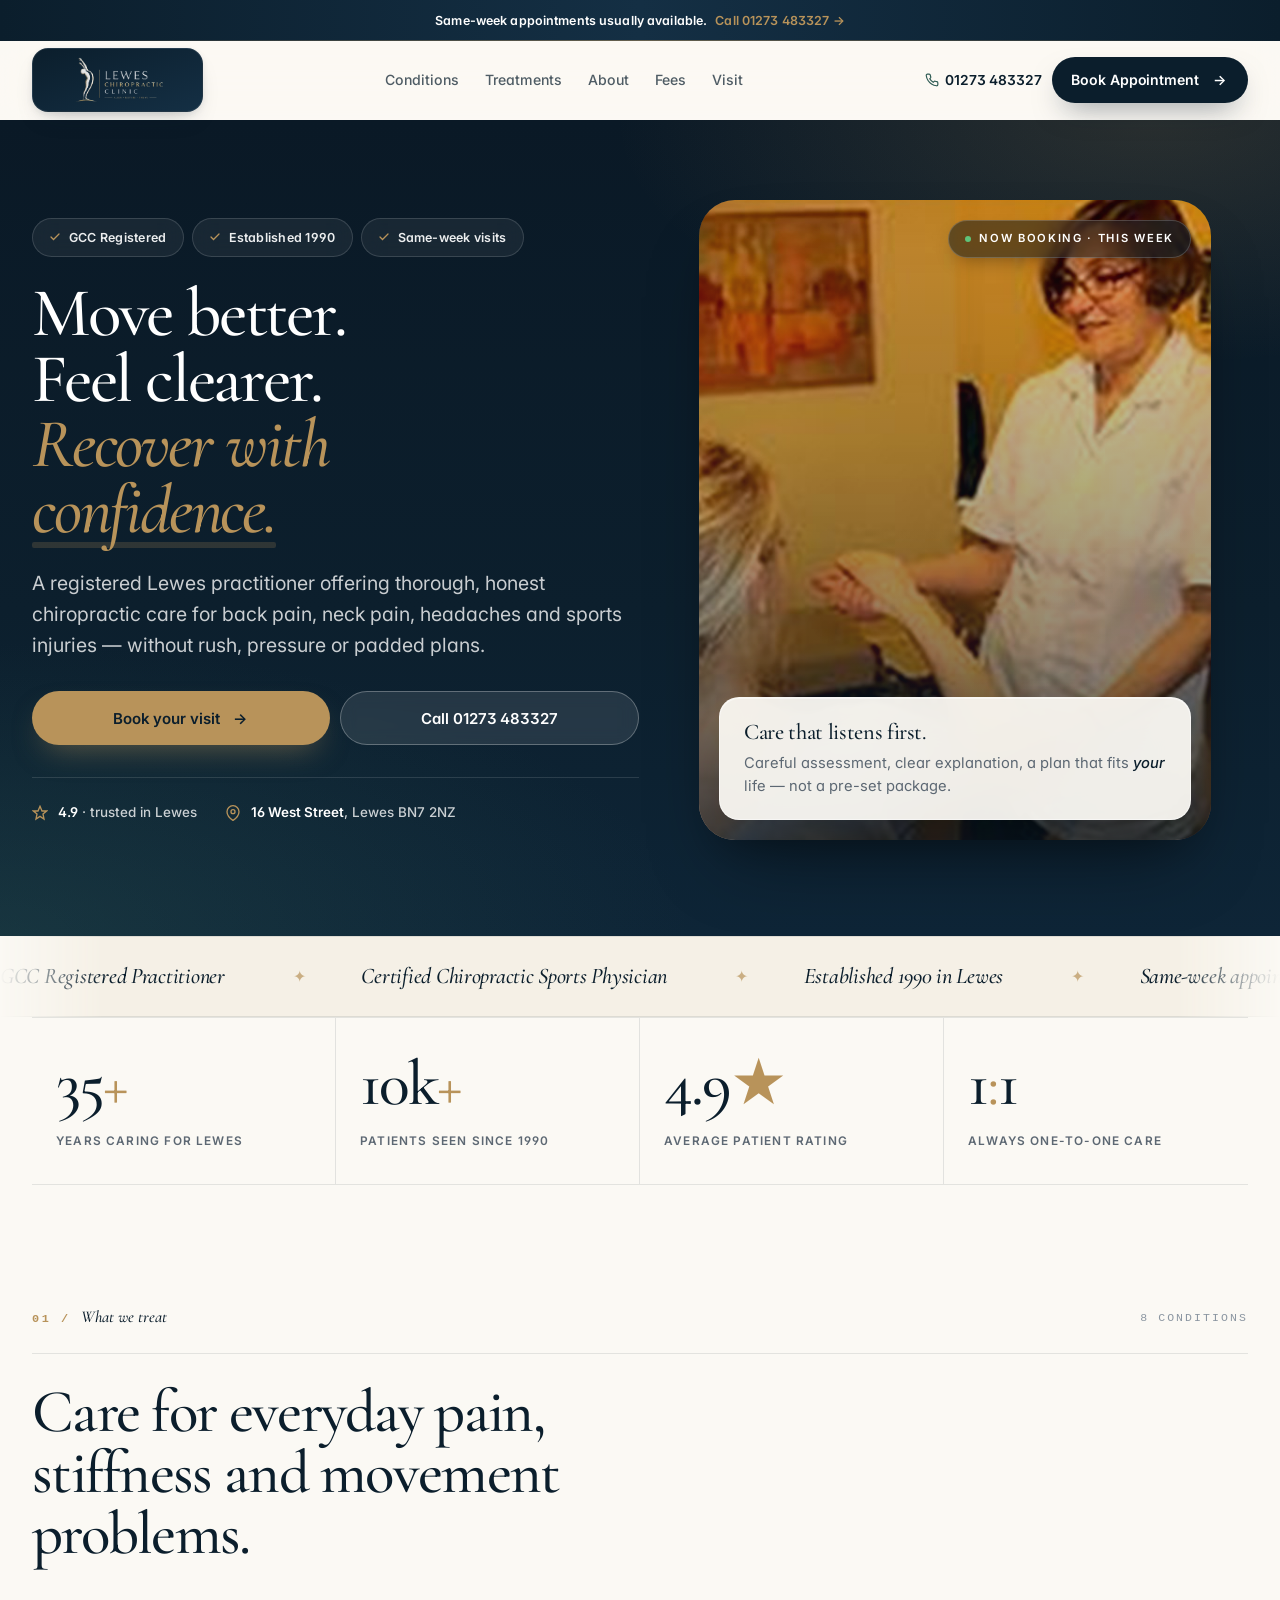
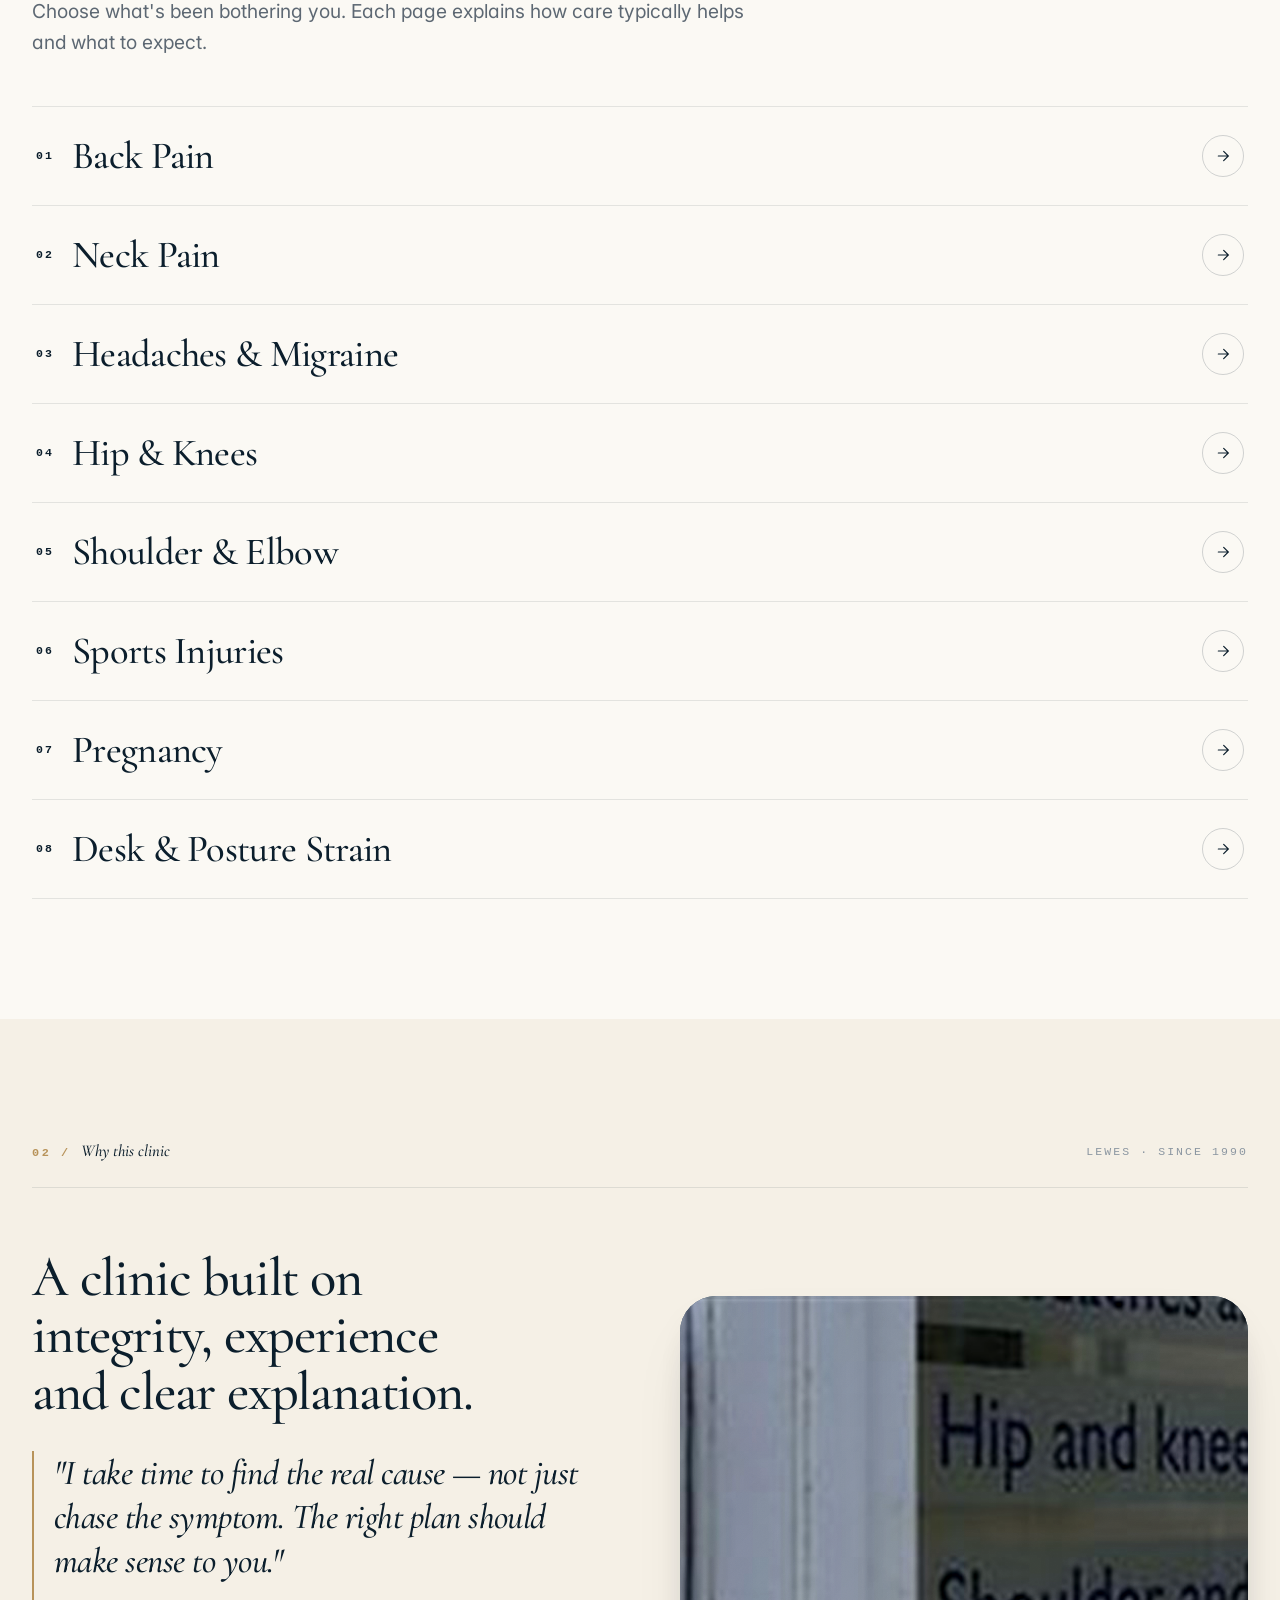
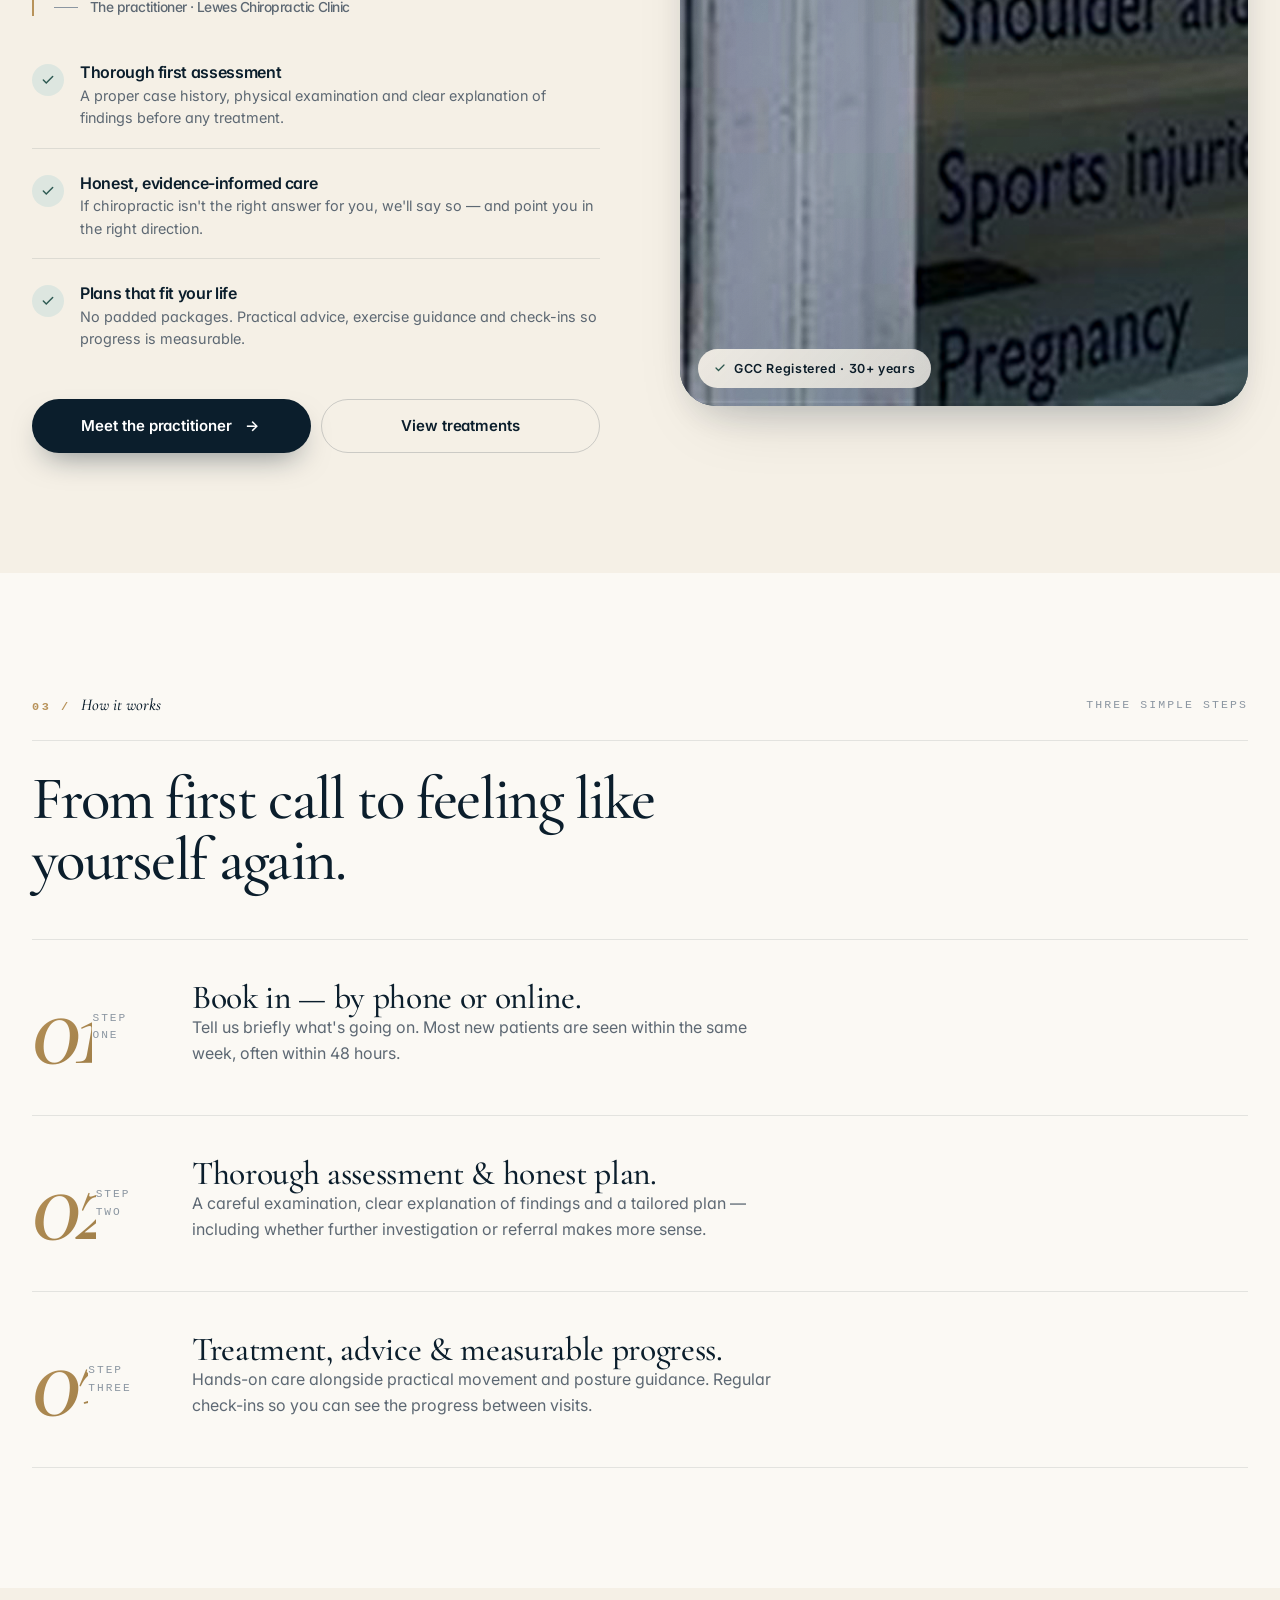
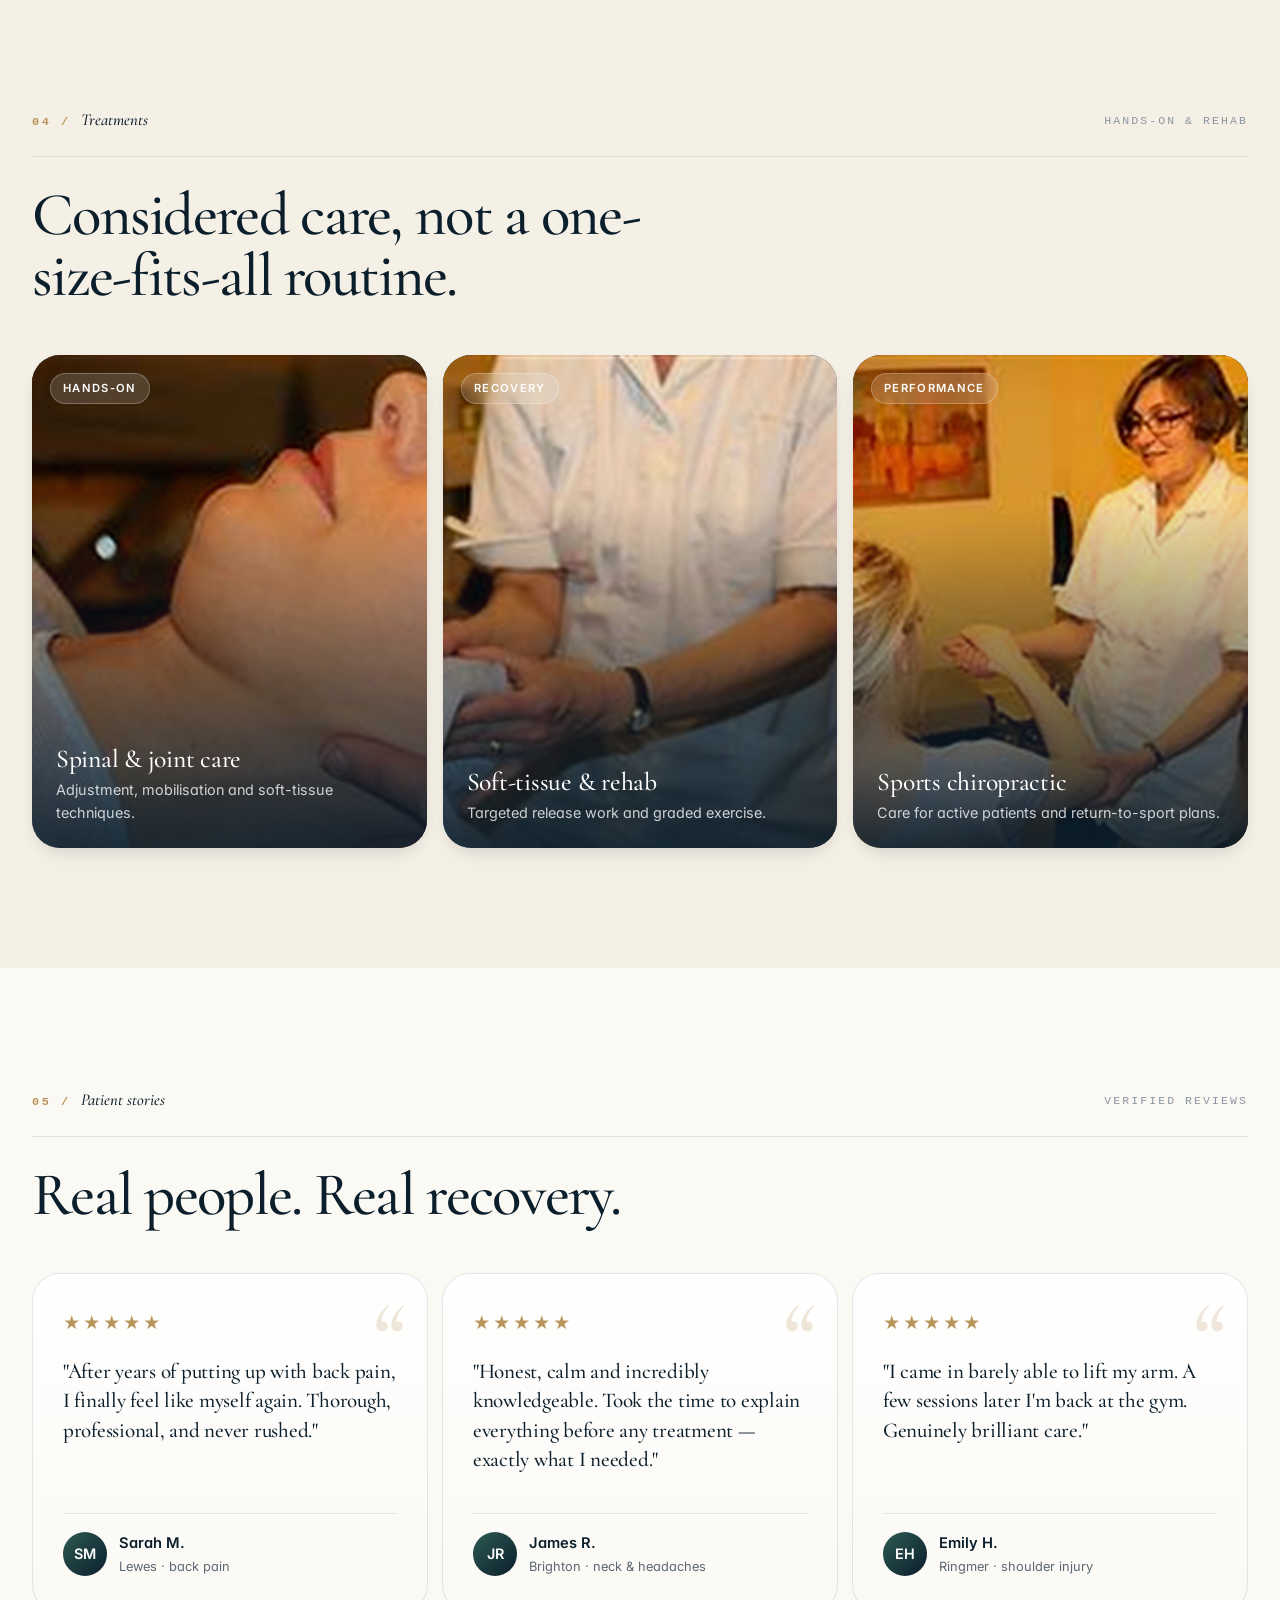
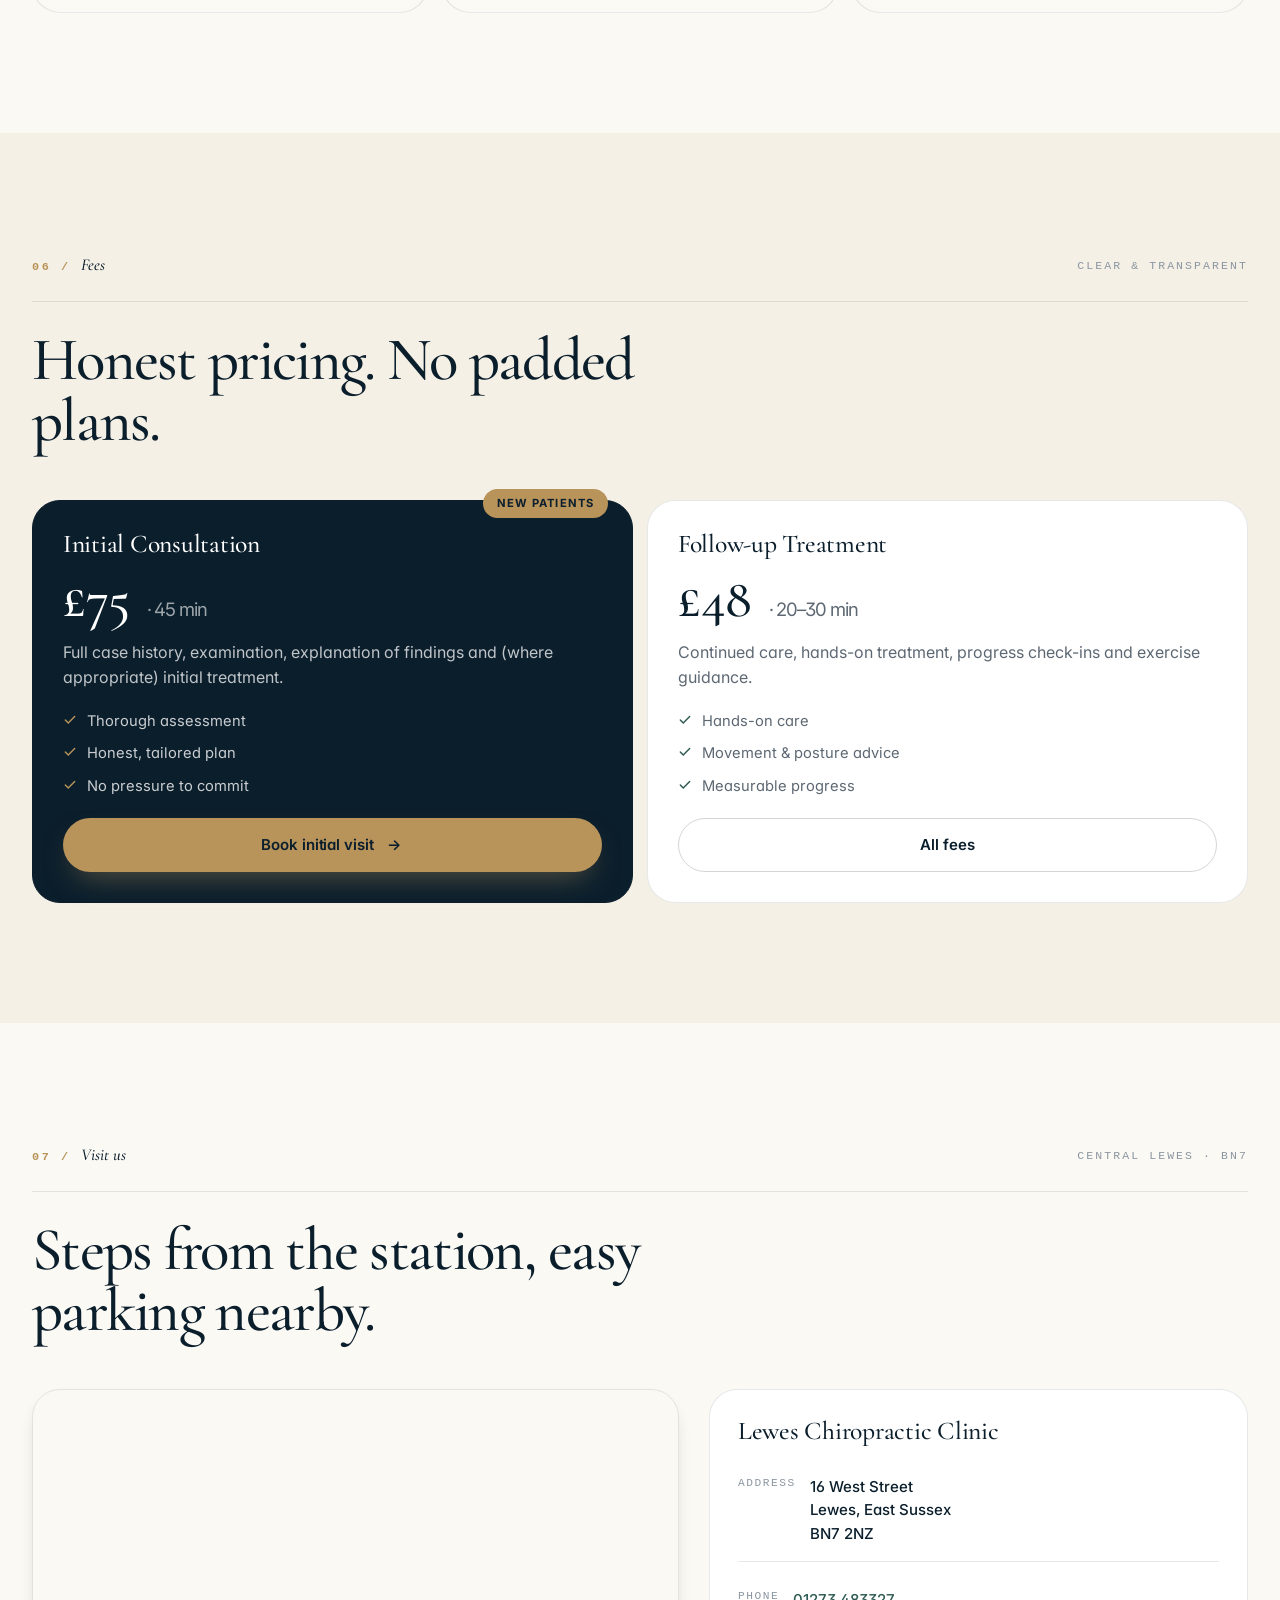
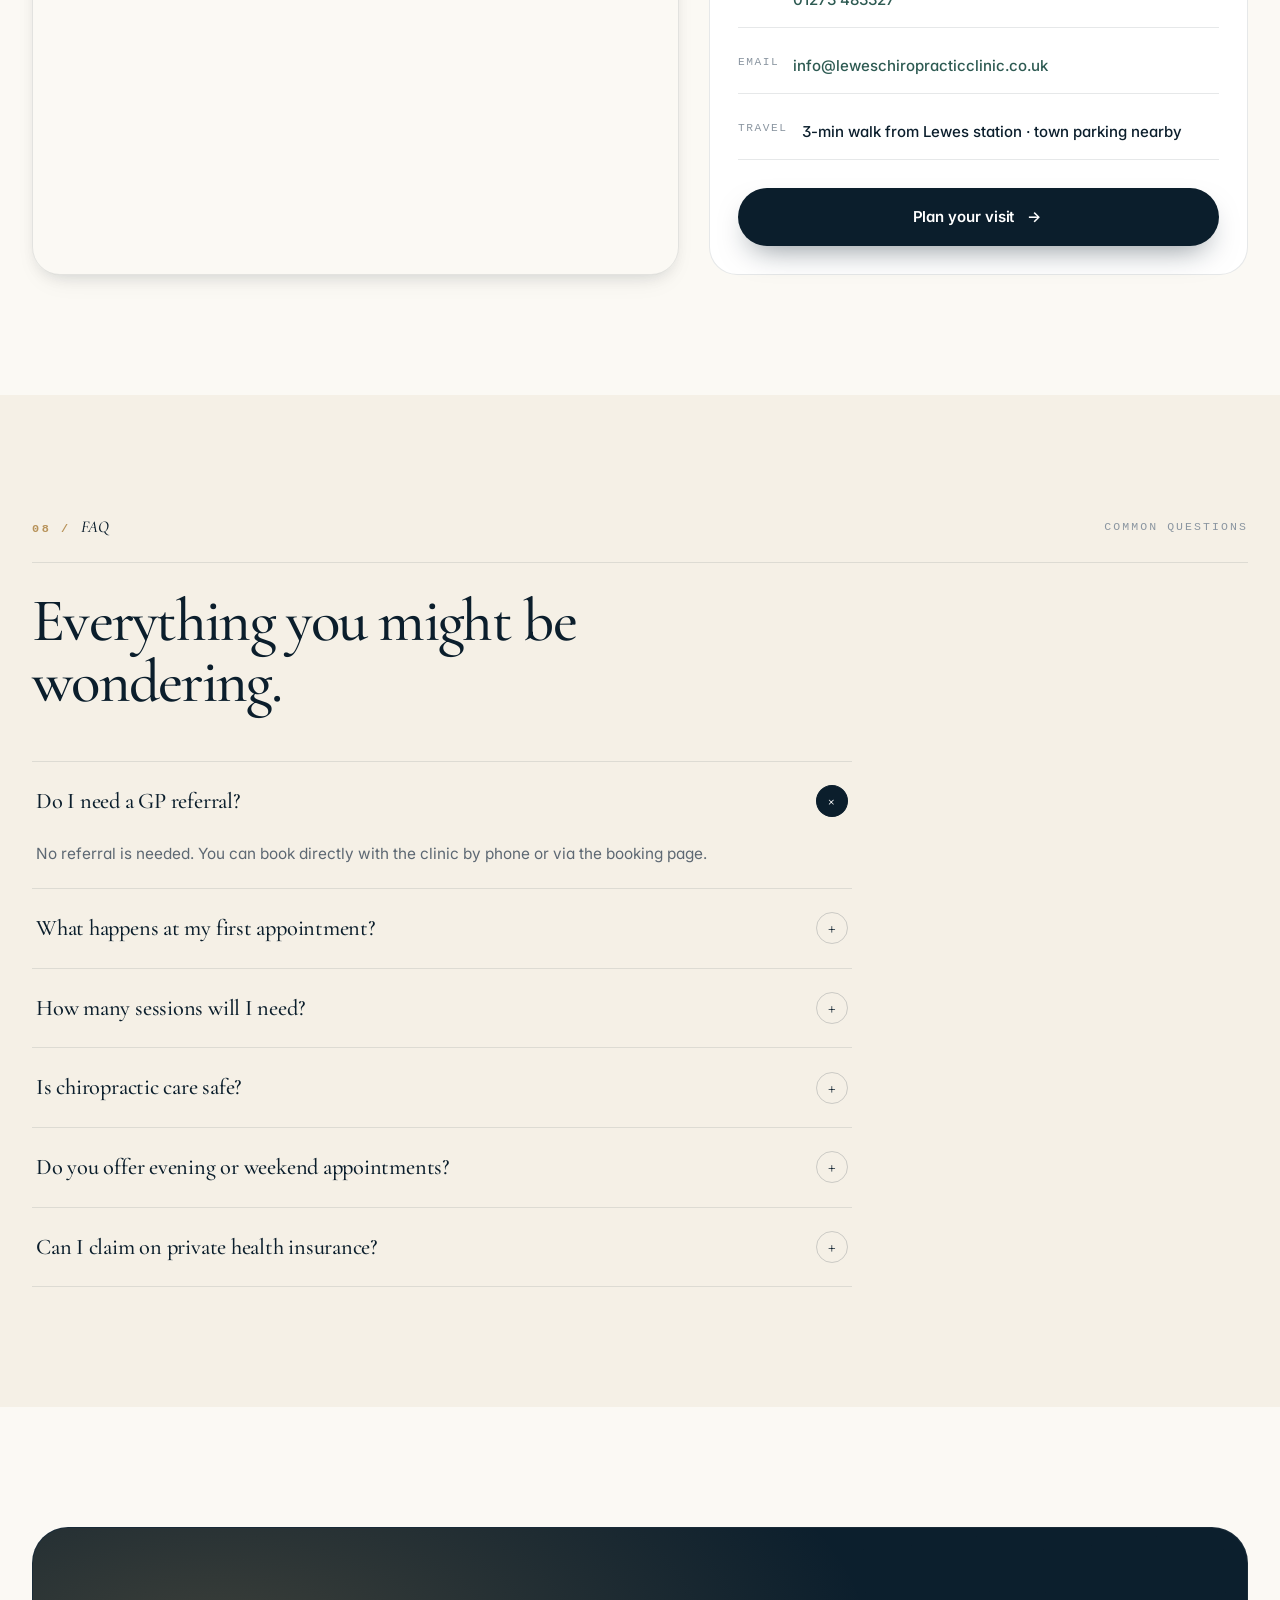
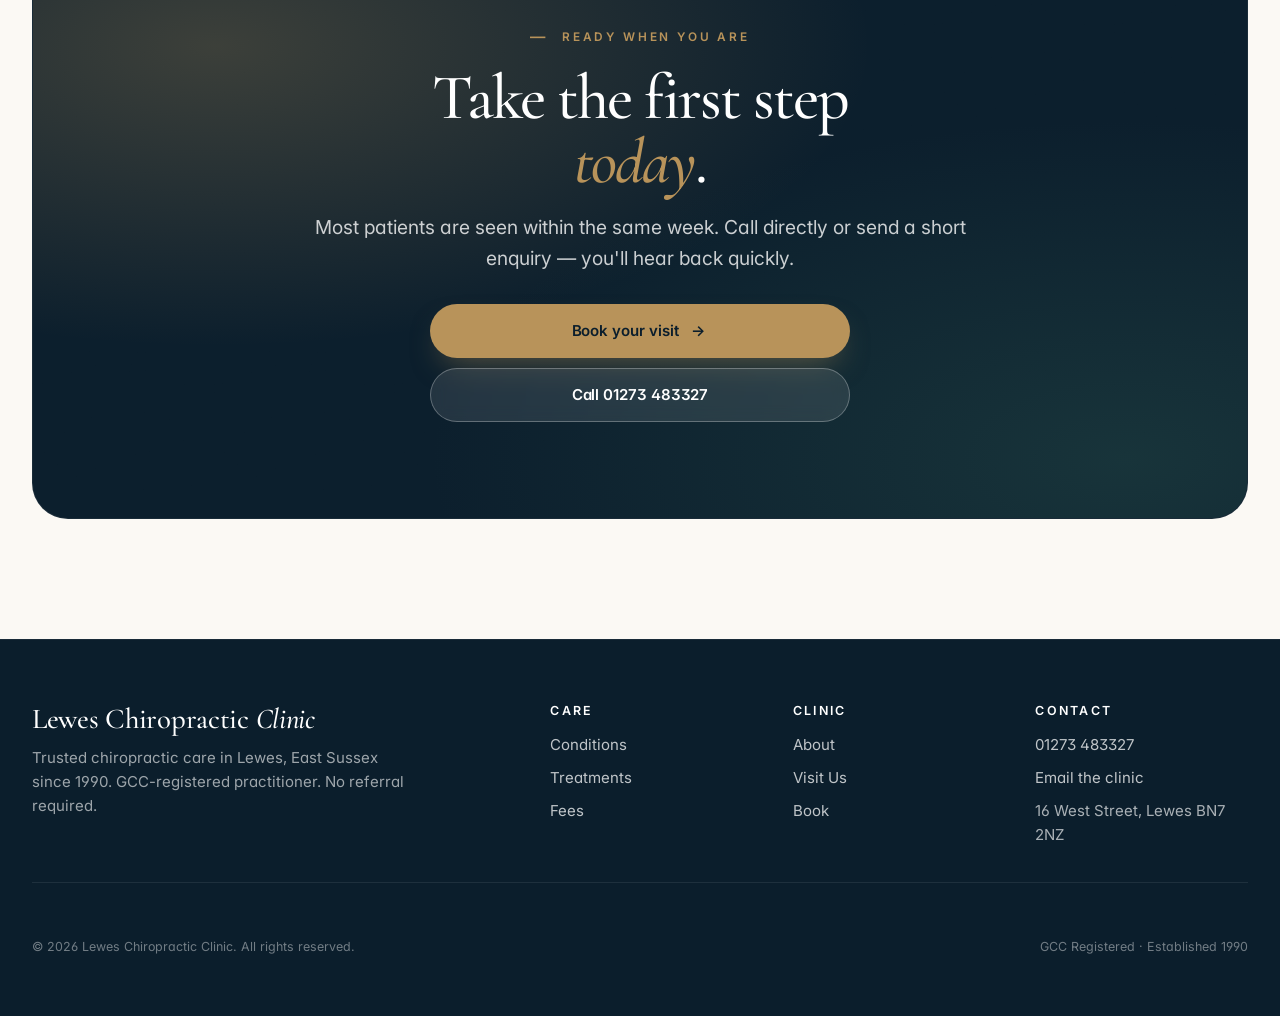
==== index.html @ a6c94678 "Initial commit: premium editorial redesign of Lewes Chiropractic Clinic" ====
<!DOCTYPE html>
<html lang="en">
<head>
<meta charset="UTF-8">
<meta name="viewport" content="width=device-width, initial-scale=1.0, viewport-fit=cover">
<meta name="theme-color" content="#0b1e2c">
<title>Lewes Chiropractic Clinic — Move better. Feel clearer.</title>
<meta name="description" content="Trusted chiropractic care in Lewes, East Sussex since 1990. GCC-registered practitioner. Same-week appointments for back pain, neck pain, headaches and sports injuries.">
<link rel="preconnect" href="https://fonts.googleapis.com">
<link rel="preconnect" href="https://fonts.gstatic.com" crossorigin>
<link href="https://fonts.googleapis.com/css2?family=Cormorant+Garamond:ital,wght@0,500;0,600;0,700;1,500;1,600&family=Inter:wght@400;500;600;700&display=swap" rel="stylesheet">
<link rel="stylesheet" href="assets/styles.css?v=4">
</head>
<body>

<div class="topbar">
  <div class="container">
    <strong>Same-week appointments usually available.</strong>
    <a href="tel:+441273483327">Call 01273&nbsp;483327&nbsp;→</a>
  </div>
</div>

<header class="nav" id="nav">
  <div class="container nav-inner">
    <a href="index.html" class="brand">
      <img class="logo-img" src="assets/logo.png" alt="Lewes Chiropractic Clinic — Align · Restore · Thrive">
      <span>
        <span class="brand-title">Lewes Chiropractic</span>
        <span class="brand-sub">Est. 1990 · BN7</span>
      </span>
    </a>
    <nav class="nav-links">
      <a href="conditions.html">Conditions</a>
      <a href="treatments.html">Treatments</a>
      <a href="about.html">About</a>
      <a href="fees.html">Fees</a>
      <a href="visit.html">Visit</a>
    </nav>
    <div class="nav-actions">
      <a class="nav-phone" href="tel:+441273483327">
        <svg width="14" height="14" viewBox="0 0 24 24" fill="none" stroke="currentColor" stroke-width="2" stroke-linecap="round"><path d="M22 16.92v3a2 2 0 01-2.18 2 19.79 19.79 0 01-8.63-3.07 19.5 19.5 0 01-6-6 19.79 19.79 0 01-3.07-8.67A2 2 0 014.11 2h3a2 2 0 012 1.72 12.84 12.84 0 00.7 2.81 2 2 0 01-.45 2.11L8.09 9.91a16 16 0 006 6l1.27-1.27a2 2 0 012.11-.45 12.84 12.84 0 002.81.7A2 2 0 0122 16.92z"/></svg>
        01273 483327
      </a>
      <a class="btn btn-primary" href="book.html">Book Appointment <span class="arrow">→</span></a>
    </div>
    <button class="menu-btn" aria-label="Open menu" aria-expanded="false"><span></span></button>
  </div>
  <div class="mobile-menu" id="mobileMenu">
    <div class="container">
      <a href="conditions.html">Conditions <span>01</span></a>
      <a href="treatments.html">Treatments <span>02</span></a>
      <a href="about.html">About <span>03</span></a>
      <a href="fees.html">Fees <span>04</span></a>
      <a href="visit.html">Visit Us <span>05</span></a>
      <div class="mm-actions">
        <a class="btn btn-primary" href="book.html">Book Appointment <span class="arrow">→</span></a>
        <a class="btn btn-outline" href="tel:+441273483327">Call 01273 483327</a>
      </div>
      <div class="mm-meta">
        <strong>Lewes Chiropractic Clinic</strong>
        16 West Street, Lewes BN7 2NZ
      </div>
    </div>
  </div>
</header>

<main>

<!-- ===== HERO ===== -->
<section class="hero">
  <div class="container hero-wrap">
    <div>
      <div class="hero-pills">
        <span class="pill"><svg width="12" height="12" viewBox="0 0 24 24" fill="none" stroke="currentColor" stroke-width="2.5" stroke-linecap="round"><path d="M20 6L9 17l-5-5"/></svg> GCC Registered</span>
        <span class="pill"><svg width="12" height="12" viewBox="0 0 24 24" fill="none" stroke="currentColor" stroke-width="2.5" stroke-linecap="round"><path d="M20 6L9 17l-5-5"/></svg> Established 1990</span>
        <span class="pill"><svg width="12" height="12" viewBox="0 0 24 24" fill="none" stroke="currentColor" stroke-width="2.5" stroke-linecap="round"><path d="M20 6L9 17l-5-5"/></svg> Same-week visits</span>
      </div>
      <h1>Move better.<br>Feel clearer.<br><em>Recover with confidence.</em></h1>
      <p class="lead">A registered Lewes practitioner offering thorough, honest chiropractic care for back pain, neck pain, headaches and sports injuries — without rush, pressure or padded plans.</p>
      <div class="hero-actions">
        <a href="book.html" class="btn btn-gold">Book your visit <span class="arrow">→</span></a>
        <a href="tel:+441273483327" class="btn btn-light">Call 01273 483327</a>
      </div>
      <div class="hero-meta">
        <div class="hero-meta-item">
          <svg width="16" height="16" viewBox="0 0 24 24" fill="none" stroke="currentColor" stroke-width="2"><path d="M12 2l3 7h7l-5.5 4.5L18 21l-6-4-6 4 1.5-7.5L2 9h7z"/></svg>
          <span><strong>4.9</strong> · trusted in Lewes</span>
        </div>
        <div class="hero-meta-item">
          <svg width="16" height="16" viewBox="0 0 24 24" fill="none" stroke="currentColor" stroke-width="2"><path d="M21 10c0 7-9 13-9 13S3 17 3 10a9 9 0 1118 0z"/><circle cx="12" cy="10" r="3"/></svg>
          <span><strong>16 West Street</strong>, Lewes BN7 2NZ</span>
        </div>
      </div>
    </div>
    <div class="hero-visual">
      <span class="hero-badge">Now booking · This week</span>
      <img src="assets/clinic-treatment.jpg" alt="Chiropractor at Lewes clinic during a treatment session">
      <div class="hero-card">
        <h3>Care that listens first.</h3>
        <p>Careful assessment, clear explanation, a plan that fits <em>your</em> life — not a pre-set package.</p>
      </div>
    </div>
  </div>
</section>

<!-- ===== Marquee credentials ===== -->
<div class="marquee" aria-hidden="true">
  <div class="marquee-track">
    <span class="marquee-item">GCC Registered Practitioner</span>
    <span class="marquee-item">Certified Chiropractic Sports Physician</span>
    <span class="marquee-item">Established 1990 in Lewes</span>
    <span class="marquee-item">Same-week appointments</span>
    <span class="marquee-item">Honest, evidence-informed care</span>
    <span class="marquee-item">GCC Registered Practitioner</span>
    <span class="marquee-item">Certified Chiropractic Sports Physician</span>
    <span class="marquee-item">Established 1990 in Lewes</span>
    <span class="marquee-item">Same-week appointments</span>
    <span class="marquee-item">Honest, evidence-informed care</span>
  </div>
</div>

<!-- ===== Stats ===== -->
<div class="container">
  <div class="stats reveal">
    <div class="stat">
      <div class="stat-num">35<em>+</em></div>
      <div class="stat-label">Years caring for Lewes</div>
    </div>
    <div class="stat">
      <div class="stat-num">10k<em>+</em></div>
      <div class="stat-label">Patients seen since 1990</div>
    </div>
    <div class="stat">
      <div class="stat-num">4.9<em>★</em></div>
      <div class="stat-label">Average patient rating</div>
    </div>
    <div class="stat">
      <div class="stat-num">1<em>:</em>1</div>
      <div class="stat-label">Always one-to-one care</div>
    </div>
  </div>
</div>

<!-- ===== Conditions (editorial list) ===== -->
<section class="section">
  <div class="container">
    <div class="s-head reveal">
      <div class="meta-row">
        <div class="num">01 / <span>What we treat</span></div>
        <div class="meta-side">8 conditions</div>
      </div>
      <h2>Care for everyday pain, stiffness and movement problems.</h2>
      <p class="lead">Choose what's been bothering you. Each page explains how care typically helps and what to expect.</p>
    </div>
    <div class="conditions">
      <a href="back-pain.html" class="condition-item reveal">
        <div class="num"><span>01</span></div>
        <div><h3>Back Pain</h3><p class="desc">Lower back, postural strain, restriction.</p></div>
        <div class="arrow">
          <svg width="16" height="16" viewBox="0 0 24 24" fill="none" stroke="currentColor" stroke-width="1.8" stroke-linecap="round"><path d="M5 12h14M13 5l7 7-7 7"/></svg>
        </div>
      </a>
      <a href="neck-pain.html" class="condition-item reveal">
        <div class="num"><span>02</span></div>
        <div><h3>Neck Pain</h3></div>
        <div class="arrow">
          <svg width="16" height="16" viewBox="0 0 24 24" fill="none" stroke="currentColor" stroke-width="1.8" stroke-linecap="round"><path d="M5 12h14M13 5l7 7-7 7"/></svg>
        </div>
      </a>
      <a href="headaches-migraine.html" class="condition-item reveal">
        <div class="num"><span>03</span></div>
        <div><h3>Headaches &amp; Migraine</h3></div>
        <div class="arrow">
          <svg width="16" height="16" viewBox="0 0 24 24" fill="none" stroke="currentColor" stroke-width="1.8" stroke-linecap="round"><path d="M5 12h14M13 5l7 7-7 7"/></svg>
        </div>
      </a>
      <a href="hip-knees.html" class="condition-item reveal">
        <div class="num"><span>04</span></div>
        <div><h3>Hip &amp; Knees</h3></div>
        <div class="arrow">
          <svg width="16" height="16" viewBox="0 0 24 24" fill="none" stroke="currentColor" stroke-width="1.8" stroke-linecap="round"><path d="M5 12h14M13 5l7 7-7 7"/></svg>
        </div>
      </a>
      <a href="shoulder-elbow.html" class="condition-item reveal">
        <div class="num"><span>05</span></div>
        <div><h3>Shoulder &amp; Elbow</h3></div>
        <div class="arrow">
          <svg width="16" height="16" viewBox="0 0 24 24" fill="none" stroke="currentColor" stroke-width="1.8" stroke-linecap="round"><path d="M5 12h14M13 5l7 7-7 7"/></svg>
        </div>
      </a>
      <a href="sports-injuries.html" class="condition-item reveal">
        <div class="num"><span>06</span></div>
        <div><h3>Sports Injuries</h3></div>
        <div class="arrow">
          <svg width="16" height="16" viewBox="0 0 24 24" fill="none" stroke="currentColor" stroke-width="1.8" stroke-linecap="round"><path d="M5 12h14M13 5l7 7-7 7"/></svg>
        </div>
      </a>
      <a href="pregnancy.html" class="condition-item reveal">
        <div class="num"><span>07</span></div>
        <div><h3>Pregnancy</h3></div>
        <div class="arrow">
          <svg width="16" height="16" viewBox="0 0 24 24" fill="none" stroke="currentColor" stroke-width="1.8" stroke-linecap="round"><path d="M5 12h14M13 5l7 7-7 7"/></svg>
        </div>
      </a>
      <a href="posture-desk-strain.html" class="condition-item reveal">
        <div class="num"><span>08</span></div>
        <div><h3>Desk &amp; Posture Strain</h3></div>
        <div class="arrow">
          <svg width="16" height="16" viewBox="0 0 24 24" fill="none" stroke="currentColor" stroke-width="1.8" stroke-linecap="round"><path d="M5 12h14M13 5l7 7-7 7"/></svg>
        </div>
      </a>
    </div>
  </div>
</section>

<!-- ===== Practitioner / Why us ===== -->
<section class="section bg-bone">
  <div class="container">
    <div class="s-head reveal">
      <div class="meta-row">
        <div class="num">02 / <span>Why this clinic</span></div>
        <div class="meta-side">Lewes · since 1990</div>
      </div>
    </div>
    <div class="feature-row">
      <div class="reveal">
        <h2>A clinic built on integrity, experience and clear explanation.</h2>
        <div class="pull-quote">
          "I take time to find the real cause — not just chase the symptom. The right plan should make sense to you."
          <div class="pull-quote-by">The practitioner · Lewes Chiropractic Clinic</div>
        </div>
        <div class="feature-list">
          <div class="feature-row-item">
            <div class="check-mark">
              <svg width="14" height="14" viewBox="0 0 24 24" fill="none" stroke="currentColor" stroke-width="2.5" stroke-linecap="round"><path d="M20 6L9 17l-5-5"/></svg>
            </div>
            <div>
              <h4>Thorough first assessment</h4>
              <p>A proper case history, physical examination and clear explanation of findings before any treatment.</p>
            </div>
          </div>
          <div class="feature-row-item">
            <div class="check-mark">
              <svg width="14" height="14" viewBox="0 0 24 24" fill="none" stroke="currentColor" stroke-width="2.5" stroke-linecap="round"><path d="M20 6L9 17l-5-5"/></svg>
            </div>
            <div>
              <h4>Honest, evidence-informed care</h4>
              <p>If chiropractic isn't the right answer for you, we'll say so — and point you in the right direction.</p>
            </div>
          </div>
          <div class="feature-row-item">
            <div class="check-mark">
              <svg width="14" height="14" viewBox="0 0 24 24" fill="none" stroke="currentColor" stroke-width="2.5" stroke-linecap="round"><path d="M20 6L9 17l-5-5"/></svg>
            </div>
            <div>
              <h4>Plans that fit your life</h4>
              <p>No padded packages. Practical advice, exercise guidance and check-ins so progress is measurable.</p>
            </div>
          </div>
        </div>
        <div class="hero-actions">
          <a href="about.html" class="btn btn-primary">Meet the practitioner <span class="arrow">→</span></a>
          <a href="treatments.html" class="btn btn-outline">View treatments</a>
        </div>
      </div>
      <div class="feature-img reveal">
        <img src="assets/clinic-entrance.jpg" alt="Lewes Chiropractic Clinic — entrance on West Street">
        <span class="feature-img-tag">
          <svg width="12" height="12" viewBox="0 0 24 24" fill="none" stroke="currentColor" stroke-width="2.5" stroke-linecap="round"><path d="M20 6L9 17l-5-5"/></svg>
          GCC Registered · 30+ years
        </span>
      </div>
    </div>
  </div>
</section>

<!-- ===== Process ===== -->
<section class="section">
  <div class="container">
    <div class="s-head reveal">
      <div class="meta-row">
        <div class="num">03 / <span>How it works</span></div>
        <div class="meta-side">Three simple steps</div>
      </div>
      <h2>From first call to feeling like yourself again.</h2>
    </div>
    <div class="process">
      <div class="process-step reveal">
        <div>
          <div class="step-meta"><div class="step-num">01</div><div class="step-tag">Step one</div></div>
        </div>
        <div>
          <h3>Book in — by phone or online.</h3>
          <p>Tell us briefly what's going on. Most new patients are seen within the same week, often within 48 hours.</p>
        </div>
      </div>
      <div class="process-step reveal">
        <div>
          <div class="step-meta"><div class="step-num">02</div><div class="step-tag">Step two</div></div>
        </div>
        <div>
          <h3>Thorough assessment &amp; honest plan.</h3>
          <p>A careful examination, clear explanation of findings and a tailored plan — including whether further investigation or referral makes more sense.</p>
        </div>
      </div>
      <div class="process-step reveal">
        <div>
          <div class="step-meta"><div class="step-num">03</div><div class="step-tag">Step three</div></div>
        </div>
        <div>
          <h3>Treatment, advice &amp; measurable progress.</h3>
          <p>Hands-on care alongside practical movement and posture guidance. Regular check-ins so you can see the progress between visits.</p>
        </div>
      </div>
    </div>
  </div>
</section>

<!-- ===== Treatment tiles ===== -->
<section class="section bg-bone">
  <div class="container">
    <div class="s-head reveal">
      <div class="meta-row">
        <div class="num">04 / <span>Treatments</span></div>
        <div class="meta-side">Hands-on &amp; rehab</div>
      </div>
      <h2>Considered care, not a one-size-fits-all routine.</h2>
    </div>
    <div class="tiles">
      <a class="tile reveal" href="treatments.html">
        <span class="tile-tag">Hands-on</span>
        <img src="assets/neck-treatment.jpg" alt="Neck and spine treatment">
        <div class="tile-content">
          <h3>Spinal &amp; joint care</h3>
          <p>Adjustment, mobilisation and soft-tissue techniques.</p>
        </div>
      </a>
      <a class="tile reveal" href="treatments.html">
        <span class="tile-tag">Recovery</span>
        <img src="assets/shoulder-treatment.jpg" alt="Soft tissue treatment for shoulder">
        <div class="tile-content">
          <h3>Soft-tissue &amp; rehab</h3>
          <p>Targeted release work and graded exercise.</p>
        </div>
      </a>
      <a class="tile reveal" href="treatments.html">
        <span class="tile-tag">Performance</span>
        <img src="assets/clinic-treatment.jpg" alt="Sports chiropractic">
        <div class="tile-content">
          <h3>Sports chiropractic</h3>
          <p>Care for active patients and return-to-sport plans.</p>
        </div>
      </a>
    </div>
  </div>
</section>

<!-- ===== Testimonials ===== -->
<section class="section">
  <div class="container">
    <div class="s-head reveal">
      <div class="meta-row">
        <div class="num">05 / <span>Patient stories</span></div>
        <div class="meta-side">Verified reviews</div>
      </div>
      <h2>Real people. Real recovery.</h2>
    </div>
  </div>
  <div class="container">
    <div class="testimonials-track">
      <article class="testimonial reveal">
        <div class="t-stars">★★★★★</div>
        <p class="t-quote">"After years of putting up with back pain, I finally feel like myself again. Thorough, professional, and never rushed."</p>
        <div class="t-author">
          <div class="t-avatar">SM</div>
          <div><div class="t-name">Sarah M.</div><div class="t-meta">Lewes · back pain</div></div>
        </div>
      </article>
      <article class="testimonial reveal">
        <div class="t-stars">★★★★★</div>
        <p class="t-quote">"Honest, calm and incredibly knowledgeable. Took the time to explain everything before any treatment — exactly what I needed."</p>
        <div class="t-author">
          <div class="t-avatar">JR</div>
          <div><div class="t-name">James R.</div><div class="t-meta">Brighton · neck &amp; headaches</div></div>
        </div>
      </article>
      <article class="testimonial reveal">
        <div class="t-stars">★★★★★</div>
        <p class="t-quote">"I came in barely able to lift my arm. A few sessions later I'm back at the gym. Genuinely brilliant care."</p>
        <div class="t-author">
          <div class="t-avatar">EH</div>
          <div><div class="t-name">Emily H.</div><div class="t-meta">Ringmer · shoulder injury</div></div>
        </div>
      </article>
    </div>
  </div>
</section>

<!-- ===== Pricing snippet ===== -->
<section class="section bg-bone">
  <div class="container">
    <div class="s-head reveal">
      <div class="meta-row">
        <div class="num">06 / <span>Fees</span></div>
        <div class="meta-side">Clear &amp; transparent</div>
      </div>
      <h2>Honest pricing. No padded plans.</h2>
    </div>
    <div class="two-grid">
      <div class="fee-card featured reveal">
        <span class="feat-tag">New Patients</span>
        <h3 style="font-family:var(--serif);font-size:1.6rem;font-weight:500">Initial Consultation</h3>
        <div class="fee-price">£75 <small>· 45 min</small></div>
        <p>Full case history, examination, explanation of findings and (where appropriate) initial treatment.</p>
        <ul class="fee-list">
          <li><svg width="14" height="14" viewBox="0 0 24 24" fill="none" stroke="currentColor" stroke-width="2.5" stroke-linecap="round"><path d="M20 6L9 17l-5-5"/></svg> Thorough assessment</li>
          <li><svg width="14" height="14" viewBox="0 0 24 24" fill="none" stroke="currentColor" stroke-width="2.5" stroke-linecap="round"><path d="M20 6L9 17l-5-5"/></svg> Honest, tailored plan</li>
          <li><svg width="14" height="14" viewBox="0 0 24 24" fill="none" stroke="currentColor" stroke-width="2.5" stroke-linecap="round"><path d="M20 6L9 17l-5-5"/></svg> No pressure to commit</li>
        </ul>
        <a href="book.html" class="btn btn-gold" style="width:100%">Book initial visit <span class="arrow">→</span></a>
      </div>
      <div class="fee-card reveal">
        <h3 style="font-family:var(--serif);font-size:1.6rem;font-weight:500">Follow-up Treatment</h3>
        <div class="fee-price">£48 <small>· 20–30 min</small></div>
        <p>Continued care, hands-on treatment, progress check-ins and exercise guidance.</p>
        <ul class="fee-list">
          <li><svg width="14" height="14" viewBox="0 0 24 24" fill="none" stroke="currentColor" stroke-width="2.5" stroke-linecap="round"><path d="M20 6L9 17l-5-5"/></svg> Hands-on care</li>
          <li><svg width="14" height="14" viewBox="0 0 24 24" fill="none" stroke="currentColor" stroke-width="2.5" stroke-linecap="round"><path d="M20 6L9 17l-5-5"/></svg> Movement &amp; posture advice</li>
          <li><svg width="14" height="14" viewBox="0 0 24 24" fill="none" stroke="currentColor" stroke-width="2.5" stroke-linecap="round"><path d="M20 6L9 17l-5-5"/></svg> Measurable progress</li>
        </ul>
        <a href="fees.html" class="btn btn-outline" style="width:100%">All fees</a>
      </div>
    </div>
  </div>
</section>

<!-- ===== Location ===== -->
<section class="section">
  <div class="container">
    <div class="s-head reveal">
      <div class="meta-row">
        <div class="num">07 / <span>Visit us</span></div>
        <div class="meta-side">Central Lewes · BN7</div>
      </div>
      <h2>Steps from the station, easy parking nearby.</h2>
    </div>
    <div class="location-grid">
      <div class="map-wrap reveal">
        <iframe class="map" loading="lazy" referrerpolicy="no-referrer-when-downgrade" src="https://www.google.com/maps?q=16+West+Street,+Lewes+BN7+2NZ&output=embed" title="Map of Lewes Chiropractic Clinic"></iframe>
      </div>
      <div class="location-info reveal">
        <h3 style="font-family:var(--serif);font-weight:500">Lewes Chiropractic Clinic</h3>
        <div class="info-row"><div class="label">Address</div><div class="val">16 West Street<br>Lewes, East Sussex<br>BN7 2NZ</div></div>
        <div class="info-row"><div class="label">Phone</div><div class="val"><a href="tel:+441273483327" style="color:var(--sage)">01273 483327</a></div></div>
        <div class="info-row"><div class="label">Email</div><div class="val"><a href="mailto:info@leweschiropracticclinic.co.uk" style="color:var(--sage)">info@leweschiropracticclinic.co.uk</a></div></div>
        <div class="info-row"><div class="label">Travel</div><div class="val">3-min walk from Lewes station · town parking nearby</div></div>
        <div class="hero-actions" style="margin-top:14px">
          <a href="visit.html" class="btn btn-primary">Plan your visit <span class="arrow">→</span></a>
        </div>
      </div>
    </div>
  </div>
</section>

<!-- ===== FAQ ===== -->
<section class="section bg-bone">
  <div class="container">
    <div class="s-head reveal">
      <div class="meta-row">
        <div class="num">08 / <span>FAQ</span></div>
        <div class="meta-side">Common questions</div>
      </div>
      <h2>Everything you might be wondering.</h2>
    </div>
    <div class="faq-list" style="max-width:820px">
      <div class="faq-item active">
        <button class="faq-q" type="button"><span>Do I need a GP referral?</span><span class="faq-icon">+</span></button>
        <div class="faq-a"><p>No referral is needed. You can book directly with the clinic by phone or via the booking page.</p></div>
      </div>
      <div class="faq-item">
        <button class="faq-q" type="button"><span>What happens at my first appointment?</span><span class="faq-icon">+</span></button>
        <div class="faq-a"><p>A full case history, physical examination and clear explanation of findings. Where appropriate, initial treatment can begin in the same visit. Allow around 45 minutes.</p></div>
      </div>
      <div class="faq-item">
        <button class="faq-q" type="button"><span>How many sessions will I need?</span><span class="faq-icon">+</span></button>
        <div class="faq-a"><p>It depends on your history, goals and how your body responds. After your first assessment you'll get an honest, tailored plan — no pressure to commit to anything you don't need.</p></div>
      </div>
      <div class="faq-item">
        <button class="faq-q" type="button"><span>Is chiropractic care safe?</span><span class="faq-icon">+</span></button>
        <div class="faq-a"><p>Care is provided by a fully qualified, GCC-registered practitioner using evidence-informed techniques suited to each individual. Risks and alternatives are discussed openly before any treatment.</p></div>
      </div>
      <div class="faq-item">
        <button class="faq-q" type="button"><span>Do you offer evening or weekend appointments?</span><span class="faq-icon">+</span></button>
        <div class="faq-a"><p>Where possible, yes. Call the clinic on 01273 483327 to check current availability.</p></div>
      </div>
      <div class="faq-item">
        <button class="faq-q" type="button"><span>Can I claim on private health insurance?</span><span class="faq-icon">+</span></button>
        <div class="faq-a"><p>Many providers cover chiropractic care. Check your policy and contact us with any questions before your visit.</p></div>
      </div>
    </div>
  </div>
</section>

<!-- ===== Final CTA ===== -->
<section class="section">
  <div class="container">
    <div class="final-cta reveal">
      <span class="eyebrow">Ready when you are</span>
      <h2>Take the first step <em>today</em>.</h2>
      <p class="lead">Most patients are seen within the same week. Call directly or send a short enquiry — you'll hear back quickly.</p>
      <div class="hero-actions">
        <a href="book.html" class="btn btn-gold">Book your visit <span class="arrow">→</span></a>
        <a href="tel:+441273483327" class="btn btn-light">Call 01273 483327</a>
      </div>
    </div>
  </div>
</section>

</main>

<!-- ===== Footer ===== -->
<footer class="footer">
  <div class="container">
    <div class="footer-top">
      <div class="footer-brand">
        <h3>Lewes Chiropractic <em>Clinic</em></h3>
        <p>Trusted chiropractic care in Lewes, East Sussex since 1990. GCC-registered practitioner. No referral required.</p>
      </div>
      <div class="footer-grid">
        <div>
          <h4>Care</h4>
          <ul>
            <li><a href="conditions.html">Conditions</a></li>
            <li><a href="treatments.html">Treatments</a></li>
            <li><a href="fees.html">Fees</a></li>
          </ul>
        </div>
        <div>
          <h4>Clinic</h4>
          <ul>
            <li><a href="about.html">About</a></li>
            <li><a href="visit.html">Visit Us</a></li>
            <li><a href="book.html">Book</a></li>
          </ul>
        </div>
        <div>
          <h4>Contact</h4>
          <ul>
            <li><a href="tel:+441273483327">01273 483327</a></li>
            <li><a href="mailto:info@leweschiropracticclinic.co.uk">Email the clinic</a></li>
            <li>16 West Street, Lewes BN7 2NZ</li>
          </ul>
        </div>
      </div>
    </div>
    <div class="footer-bottom">
      <span>© <span id="year"></span> Lewes Chiropractic Clinic. All rights reserved.</span>
      <span>GCC Registered · Established 1990</span>
    </div>
  </div>
</footer>

<div class="mobile-cta">
  <a class="btn btn-outline" href="tel:+441273483327">
    <svg width="14" height="14" viewBox="0 0 24 24" fill="none" stroke="currentColor" stroke-width="2"><path d="M22 16.92v3a2 2 0 01-2.18 2 19.79 19.79 0 01-8.63-3.07 19.5 19.5 0 01-6-6 19.79 19.79 0 01-3.07-8.67A2 2 0 014.11 2h3a2 2 0 012 1.72 12.84 12.84 0 00.7 2.81 2 2 0 01-.45 2.11L8.09 9.91a16 16 0 006 6l1.27-1.27a2 2 0 012.11-.45 12.84 12.84 0 002.81.7A2 2 0 0122 16.92z"/></svg>
    Call
  </a>
  <a class="btn btn-primary" href="book.html"><span class="full">Book Appointment</span><span class="short">Book</span> <span class="arrow">→</span></a>
</div>

<script src="assets/script.js?v=4"></script>
</body>
</html>
---- assets/styles.css ----
/* ============================================================
   Lewes Chiropractic Clinic — Editorial Premium Redesign v2
   Mobile-first. Touch-first. Built for trust and conversion.
   ============================================================ */

/* ----- Tokens ----- */
:root{
  /* Palette — warm, sophisticated, "quiet luxury" wellness */
  --ink:#0b1e2c;          /* near-black navy */
  --ink-2:#142f44;
  --bone:#f5f0e6;         /* warm off-white */
  --bone-2:#ede5d3;
  --cream:#faf6ed;
  --paper:#fbf9f4;
  --sage:#2d5a52;         /* deep botanical */
  --sage-2:#4a7567;
  --sage-soft:#dde6e0;
  --gold:#b8935a;         /* muted antique */
  --gold-2:#a07f48;
  --gold-soft:#ebdebe;
  --rust:#b85c3f;         /* sparingly */
  --gray:#5d6873;
  --gray-2:#8b96a1;
  --line:rgba(11,30,44,.10);
  --line-2:rgba(11,30,44,.18);
  --line-light:rgba(255,255,255,.14);

  /* Elevation */
  --sh-1:0 1px 2px rgba(11,30,44,.04),0 2px 6px rgba(11,30,44,.04);
  --sh-2:0 6px 16px -6px rgba(11,30,44,.12),0 12px 28px -12px rgba(11,30,44,.10);
  --sh-3:0 18px 40px -16px rgba(11,30,44,.20),0 30px 70px -30px rgba(11,30,44,.18);
  --sh-4:0 30px 80px -20px rgba(11,30,44,.35);

  /* Radii */
  --r-xs:8px;--r-sm:14px;--r:20px;--r-lg:28px;--r-xl:36px;--r-2xl:48px;

  /* Layout */
  --max:1240px;
  --gutter:clamp(20px,4vw,40px);

  /* Motion */
  --ease:cubic-bezier(.2,.8,.2,1);
  --ease-out:cubic-bezier(.16,1,.3,1);
  --dur:.45s;

  /* Type */
  --serif:"Cormorant Garamond",Georgia,"Times New Roman",serif;
  --sans:Inter,system-ui,-apple-system,Segoe UI,Roboto,sans-serif;
  --mono:ui-monospace,SFMono-Regular,Menlo,monospace;
}

/* ----- Reset & base ----- */
*,*::before,*::after{box-sizing:border-box;margin:0;padding:0}
::selection{background:var(--gold);color:var(--ink)}
html{
  scroll-behavior:smooth;
  -webkit-text-size-adjust:100%;
  text-rendering:optimizeLegibility;
  overflow-x:clip;
}
body{
  font-family:var(--sans);
  color:var(--ink);
  background:var(--paper);
  line-height:1.55;
  font-size:16px;
  font-feature-settings:"ss01","cv11","kern";
  -webkit-font-smoothing:antialiased;
  -moz-osx-font-smoothing:grayscale;
  overflow-x:clip;
  min-width:320px;
}
img,svg,iframe,video{max-width:100%}
*{min-width:0}
img,svg,video{display:block;max-width:100%;height:auto}
a{color:inherit;text-decoration:none}
button{font:inherit;color:inherit;background:none;border:0;cursor:pointer}
input,textarea,select{font:inherit;color:inherit}
:focus-visible{outline:2px solid var(--sage);outline-offset:3px;border-radius:6px}

/* ----- Layout ----- */
.container{
  width:min(100% - 32px,var(--max));
  margin-inline:auto;
  max-width:100%;
}
@media(min-width:880px){
  .container{width:min(100% - 64px,var(--max))}
}
.section{padding:80px 0}
.section-tight{padding:56px 0}
.section-lg{padding:120px 0}
.section-flush{padding-top:0}

/* ----- Type system ----- */
h1,h2,h3,h4{
  font-family:var(--serif);
  font-weight:500;
  color:var(--ink);
  line-height:1.05;
  letter-spacing:-.022em;
  overflow-wrap:break-word;
  word-wrap:break-word;
}
h1{
  font-size:clamp(2.2rem,9vw,5rem);
  font-weight:500;
  max-width:14ch;
  hyphens:auto;
}
h2{
  font-size:clamp(1.9rem,6.5vw,3.4rem);
  max-width:18ch;
  hyphens:auto;
}
h3{
  font-size:clamp(1.25rem,3.6vw,1.55rem);
  letter-spacing:-.01em;
}
h4{font-size:1.1rem;font-weight:600}
em,i,.serif-italic{font-style:italic;font-weight:500}

p{color:var(--gray);font-weight:400}
.lead{
  font-size:clamp(1.04rem,2.6vw,1.2rem);
  line-height:1.6;
  color:var(--gray);
  margin-top:18px;
  max-width:60ch;
  font-weight:400;
}
.hero .lead,.page-hero .lead,.dark .lead{color:rgba(255,255,255,.78)}
.center{text-align:center}
.center .lead,.center .eyebrow{margin-inline:auto}

/* Eyebrow / kicker */
.eyebrow{
  display:inline-flex;align-items:center;gap:14px;
  font-family:var(--sans);
  color:var(--sage);
  font-weight:600;
  font-size:.74rem;
  letter-spacing:.24em;
  text-transform:uppercase;
  margin-bottom:20px;
}
.eyebrow::before{
  content:"\2014";
  width:auto;color:var(--gold);
  font-size:1.3em;line-height:1;
  background:none;
}
.dark .eyebrow::before,.hero .eyebrow::before,.page-hero .eyebrow::before,.final-cta .eyebrow::before{color:var(--gold)}
.dark .eyebrow,.hero .eyebrow,.page-hero .eyebrow,.final-cta .eyebrow{color:var(--gold)}

/* Numbered marker (editorial) */
.num{
  display:inline-flex;align-items:baseline;gap:10px;
  font-family:var(--mono);font-size:.72rem;
  letter-spacing:.18em;text-transform:uppercase;
  color:var(--gray-2);font-weight:500;
}
.num span{color:var(--ink);font-weight:600}
.dark .num{color:rgba(255,255,255,.55)}
.dark .num span{color:#fff}

/* Giant editorial section number (luxury signature) */
.s-num{
  font-family:var(--serif);
  font-size:clamp(5rem,16vw,11rem);
  color:var(--ink);
  font-weight:500;font-style:italic;
  line-height:.85;letter-spacing:-.05em;
  opacity:.08;
  position:absolute;top:-20px;right:-10px;
  pointer-events:none;user-select:none;
  z-index:0;
}
.s-num.dark{color:#fff}

/* Ornamental flourish divider */
.flourish{
  display:flex;align-items:center;justify-content:center;
  gap:18px;margin:0 auto;
  color:var(--gold);font-size:1.2rem;
}
.flourish::before,.flourish::after{
  content:"";flex:1;max-width:80px;height:1px;
  background:linear-gradient(90deg,transparent,currentColor,transparent);
}

/* Decorative serif drop-cap for signature paragraphs */
.drop-cap::first-letter{
  font-family:var(--serif);
  font-style:italic;
  font-size:4.2em;
  line-height:.85;
  float:left;
  margin:.05em .12em 0 -.04em;
  color:var(--gold);
  font-weight:500;
}

/* ----- Buttons ----- */
.btn{
  display:inline-flex;align-items:center;justify-content:center;gap:10px;
  min-height:54px;padding:0 22px;
  border-radius:999px;
  border:1.5px solid transparent;
  font-family:var(--sans);
  font-weight:600;font-size:.94rem;letter-spacing:-.005em;
  cursor:pointer;
  transition:transform .3s var(--ease),background .25s,color .25s,border-color .25s,box-shadow .35s var(--ease);
  white-space:nowrap;
  text-align:center;
  max-width:100%;
}
@media(max-width:380px){
  .btn{min-height:50px;padding:0 16px;font-size:.88rem;gap:8px}
}
.btn:hover{transform:translateY(-2px)}
.btn:active{transform:translateY(0) scale(.98)}
.btn .arrow{
  display:inline-flex;width:20px;height:20px;
  align-items:center;justify-content:center;
  transition:transform .3s var(--ease);
}
.btn:hover .arrow{transform:translateX(4px)}

.btn-primary{
  background:var(--ink);color:#fff;
  box-shadow:0 14px 30px -12px rgba(11,30,44,.5);
}
.btn-primary:hover{background:var(--ink-2);box-shadow:0 20px 44px -12px rgba(11,30,44,.55)}
.btn-gold{
  background:var(--gold);color:var(--ink);
  box-shadow:0 14px 30px -12px rgba(184,147,90,.5);
}
.btn-gold:hover{background:var(--gold-2);color:#fff}
.btn-outline{
  background:transparent;color:var(--ink);
  border-color:var(--line-2);
}
.btn-outline:hover{background:var(--ink);color:#fff;border-color:var(--ink)}
.btn-light{
  background:rgba(255,255,255,.10);color:#fff;
  border-color:rgba(255,255,255,.28);
  backdrop-filter:blur(8px);
}
.btn-light:hover{background:rgba(255,255,255,.18)}
.btn-ghost{background:transparent;color:var(--ink);min-height:46px;padding:0 14px}
.btn-ghost:hover{color:var(--sage)}

/* Pills */
.pill{
  display:inline-flex;align-items:center;gap:8px;
  padding:9px 16px;border-radius:999px;
  background:var(--bone);color:var(--ink);
  border:1px solid var(--line);
  font-size:.78rem;font-weight:600;
  letter-spacing:.02em;
  transition:.3s var(--ease);
}
.pill:hover{transform:translateY(-1px)}
.pill svg{color:var(--sage);flex-shrink:0}
.hero .pill,.dark .pill{
  background:rgba(255,255,255,.06);color:rgba(255,255,255,.92);
  border-color:rgba(255,255,255,.14);
  backdrop-filter:blur(10px);
}
.hero .pill svg,.dark .pill svg{color:var(--gold)}

/* ----- Topbar ----- */
.topbar{
  background:linear-gradient(90deg,var(--ink) 0%,var(--ink-2) 50%,var(--ink) 100%);
  color:rgba(255,255,255,.82);
  padding:11px 0;font-size:.78rem;font-weight:500;
  text-align:center;letter-spacing:.01em;
  overflow:hidden;
  position:relative;
}
.topbar::before{
  content:"";position:absolute;left:0;right:0;bottom:0;height:1px;
  background:linear-gradient(90deg,transparent,var(--gold) 50%,transparent);
  opacity:.5;
}
.topbar .container{
  display:flex;align-items:center;justify-content:center;
  gap:8px;flex-wrap:wrap;
}
.topbar strong{color:#fff;font-weight:600}
.topbar a{color:var(--gold);font-weight:600;white-space:nowrap}
.topbar a:hover{color:var(--gold-soft)}
@media(max-width:480px){
  .topbar{font-size:.72rem;padding:8px 0}
  .topbar strong{display:none}
}

/* ----- Nav ----- */
.nav{
  position:sticky;top:0;z-index:100;
  background:rgba(251,249,244,.78);
  backdrop-filter:blur(20px) saturate(1.5);
  -webkit-backdrop-filter:blur(20px) saturate(1.5);
  border-bottom:1px solid transparent;
  transition:.3s var(--ease);
}
.nav.scrolled{
  background:rgba(251,249,244,.92);
  border-bottom-color:var(--line);
  box-shadow:0 6px 24px -10px rgba(11,30,44,.12);
}
.nav-inner{
  min-height:78px;
  display:flex;align-items:center;justify-content:space-between;
  gap:10px;flex-wrap:nowrap;
}
.brand{
  display:flex;align-items:center;gap:0;
  flex:0 1 auto;min-width:0;max-width:calc(100% - 64px);
  transition:opacity .2s;
}
.brand:hover{opacity:.85}
.logo-img{
  display:block;
  width:auto;height:64px;max-width:100%;
  object-fit:contain;object-position:left center;
  background:linear-gradient(160deg,#0b1e2c 0%,#142f44 100%);
  border:1px solid rgba(255,255,255,.08);
  border-radius:16px;
  padding:8px 26px 8px 24px;
  box-shadow:0 2px 6px rgba(11,30,44,.08),0 12px 26px -12px rgba(11,30,44,.28);
  transition:height .25s var(--ease),padding .25s var(--ease),box-shadow .25s var(--ease);
}
.nav.scrolled .logo-img{height:54px;padding:7px 22px 7px 20px}
/* Brand text spans now hidden — the logo contains the wordmark */
.brand-title,.brand-sub{display:none!important}
@media(max-width:559px){
  .nav-inner{min-height:68px;gap:8px}
  .logo-img{height:52px;padding:6px 20px 6px 18px;border-radius:12px}
  .nav.scrolled .logo-img{height:46px;padding:5px 16px 5px 14px}
}
@media(max-width:380px){
  .logo-img{height:46px;padding:5px 16px 5px 14px}
  .nav.scrolled .logo-img{height:42px;padding:4px 14px 4px 12px}
}
/* In dark contexts (footer, hero badges) the logo can sit without the chip */
.footer .logo-img,.hero .logo-img{
  background:transparent;border:0;box-shadow:none;padding:0;
}
.nav-links{display:none;align-items:center;gap:2px;flex:0 1 auto;min-width:0}
.nav-links a{
  padding:10px 12px;border-radius:999px;
  color:rgba(11,30,44,.72);
  font-size:.88rem;font-weight:500;
  transition:.2s;white-space:nowrap;
}
.nav-links a:hover{background:rgba(11,30,44,.05);color:var(--ink)}
.nav-actions{display:none;align-items:center;gap:10px;flex:0 0 auto}
.nav-actions .btn{padding:0 18px;font-size:.88rem;min-height:46px}
.nav-phone{
  display:none;align-items:center;gap:6px;
  font-size:.86rem;font-weight:600;color:var(--ink);
  white-space:nowrap;
}
.nav-phone svg{color:var(--sage)}
@media(min-width:880px) and (max-width:1100px){
  .nav-phone{display:none!important}
}

.menu-btn{
  flex:0 0 auto;
  width:52px;height:52px;border-radius:14px;
  border:1px solid var(--line-2);
  background:linear-gradient(160deg,var(--ink),var(--ink-2));
  display:grid;place-items:center;
  transition:.25s var(--ease);
  box-shadow:0 4px 12px -4px rgba(11,30,44,.25);
  cursor:pointer;
}
.menu-btn:hover,.menu-btn:active{transform:scale(.96)}
.menu-btn span{
  display:block;width:22px;height:2px;background:#fff;
  border-radius:2px;position:relative;transition:.3s var(--ease);
}
.menu-btn span::before,.menu-btn span::after{
  content:"";position:absolute;left:0;width:22px;height:2px;
  background:#fff;border-radius:2px;transition:.3s var(--ease);
}
.menu-btn span::before{top:-7px}
.menu-btn span::after{top:7px}
.menu-btn[aria-expanded=true]{
  background:linear-gradient(160deg,var(--gold),var(--gold-2));
  border-color:var(--gold);
}
.menu-btn[aria-expanded=true] span{background:transparent}
.menu-btn[aria-expanded=true] span::before{top:0;transform:rotate(45deg);background:var(--ink)}
.menu-btn[aria-expanded=true] span::after{top:0;transform:rotate(-45deg);background:var(--ink)}
@media(max-width:559px){
  .menu-btn{width:48px;height:48px;border-radius:12px}
  .menu-btn span,.menu-btn span::before,.menu-btn span::after{width:20px}
}

.mobile-menu{
  display:none;
  position:fixed;left:0;right:0;top:0;bottom:0;z-index:200;
  background:var(--paper);
  padding:88px 0 40px;
  overflow-y:auto;-webkit-overflow-scrolling:touch;
  animation:menuIn .35s var(--ease);
}
.mobile-menu.open{display:block}
.mobile-menu::before{
  content:"";position:absolute;top:0;left:0;right:0;height:78px;
  background:rgba(251,249,244,.94);
  backdrop-filter:blur(20px);
  border-bottom:1px solid var(--line);
  z-index:1;pointer-events:none;
}
.mobile-menu .container{display:flex;flex-direction:column;gap:0;padding-top:8px}
.mobile-menu a{
  display:flex;justify-content:space-between;align-items:center;
  gap:14px;
  padding:18px 4px;
  border-bottom:1px solid var(--line);
  font-family:var(--serif);font-size:clamp(1.4rem,5vw,1.8rem);font-weight:500;
  color:var(--ink);letter-spacing:-.015em;
  transition:.25s var(--ease);
}
.mobile-menu a:active{background:var(--bone);padding-left:10px;color:var(--sage)}
.mobile-menu a span{
  font-family:var(--mono);font-size:.7rem;color:var(--gray-2);
  font-weight:500;letter-spacing:.12em;flex-shrink:0;
}
.mobile-menu .mm-actions{
  display:grid;gap:12px;margin-top:28px;
}
.mobile-menu .mm-actions .btn{width:100%;border:0;font-size:1rem}
.mobile-menu .mm-actions a{padding:0;border:0;font-family:var(--sans);font-size:1rem}
.mobile-menu .mm-meta{
  margin-top:28px;padding-top:24px;
  border-top:1px solid var(--line);
  display:grid;gap:6px;font-size:.9rem;color:var(--gray);
}
.mobile-menu .mm-meta strong{color:var(--ink);display:block;font-weight:600}
body.menu-open{overflow:hidden;position:fixed;width:100%}
@keyframes menuIn{from{opacity:0;transform:translateY(-8px)}to{opacity:1;transform:none}}

/* ----- Hero ----- */
.hero{
  position:relative;overflow:hidden;
  background:var(--ink);
  color:#fff;
  isolation:isolate;
  max-width:100vw;
}
.hero::before{
  content:"";position:absolute;inset:0;
  background:
    radial-gradient(ellipse 70% 50% at 90% 0%,rgba(184,147,90,.18),transparent 60%),
    radial-gradient(ellipse 90% 60% at 0% 100%,rgba(45,90,82,.30),transparent 60%),
    linear-gradient(180deg,#091825 0%,#0b1e2c 60%,#0d2436 100%);
  z-index:-2;
}
.hero::after{
  content:"";position:absolute;inset:0;z-index:-1;
  background-image:url("data:image/svg+xml;utf8,<svg xmlns='http://www.w3.org/2000/svg' width='180' height='180'><filter id='n'><feTurbulence type='fractalNoise' baseFrequency='.85' numOctaves='2' stitchTiles='stitch'/><feColorMatrix values='0 0 0 0 1 0 0 0 0 1 0 0 0 0 1 0 0 0 .35 0'/></filter><rect width='100%' height='100%' filter='url(%23n)' opacity='.55'/></svg>");
  opacity:.15;mix-blend-mode:overlay;pointer-events:none;
}
.hero-wrap{
  position:relative;
  display:grid;gap:48px;
  padding:72px 0 96px;
}
/* Giant ghost wordmark in the hero (luxury signature) */
.hero::after{
  content:"Lewes";
  position:absolute;
  bottom:-40px;left:-30px;
  font-family:var(--serif);font-style:italic;font-weight:600;
  font-size:clamp(8rem,22vw,18rem);
  line-height:.8;
  color:rgba(255,255,255,.04);
  pointer-events:none;user-select:none;
  z-index:0;letter-spacing:-.04em;
}
.hero-wrap > *{position:relative;z-index:1}
.hero h1{
  color:#fff;font-weight:500;
  font-size:clamp(2.8rem,11vw,6.4rem);
  letter-spacing:-.032em;
  line-height:.95;
  margin-top:6px;
}
.hero h1 em{
  color:var(--gold);font-weight:500;font-style:italic;
  font-feature-settings:"ss01";
  position:relative;
}
.hero h1 em::after{
  content:"";position:absolute;left:0;right:0;bottom:.05em;
  height:6px;background:rgba(184,147,90,.2);border-radius:2px;
  z-index:-1;
}
.hero p,.hero .eyebrow{color:rgba(255,255,255,.78)}
.hero .eyebrow{color:var(--gold)}
.hero .lead{
  margin-top:24px;
  font-size:clamp(1.05rem,2.4vw,1.22rem);
  line-height:1.6;color:rgba(255,255,255,.78);
  font-weight:400;
}
.hero-pills{display:flex;flex-wrap:wrap;gap:8px;margin-bottom:24px}
.hero-actions{
  display:flex;flex-direction:column;gap:10px;
  margin-top:30px;
  max-width:100%;
}
.hero-actions .btn{width:100%;min-width:0}
.hero-meta{
  display:flex;flex-wrap:wrap;gap:14px 28px;
  margin-top:32px;padding-top:24px;
  border-top:1px solid rgba(255,255,255,.12);
}
.hero-meta-item{
  display:flex;align-items:center;gap:10px;
  font-size:.84rem;font-weight:500;color:rgba(255,255,255,.78);
}
.hero-meta-item svg{color:var(--gold);flex-shrink:0}
.hero-meta-item strong{color:#fff;font-weight:600}

.hero-visual{
  position:relative;border-radius:var(--r-xl);
  overflow:hidden;
  aspect-ratio:4/5;
  background:#1a3247;
  max-width:100%;
  isolation:isolate;
  box-shadow:0 40px 80px -30px rgba(0,0,0,.45),0 20px 40px -20px rgba(0,0,0,.3);
}
.hero-visual img{
  width:100%;height:100%;object-fit:cover;
  object-position:center;
  filter:contrast(1.08) saturate(1.05) brightness(.96);
  image-rendering:auto;
  transform:scale(1.02);
  transition:transform 8s linear;
}
.hero-visual:hover img{transform:scale(1.08)}
.hero-visual::before{
  content:"";position:absolute;inset:0;z-index:1;pointer-events:none;
  background:linear-gradient(180deg,rgba(11,30,44,.1) 0%,rgba(11,30,44,.4) 70%,rgba(11,30,44,.7) 100%);
}
.hero-visual::after{
  content:"";position:absolute;inset:0;z-index:2;pointer-events:none;
  background-image:url("data:image/svg+xml;utf8,<svg xmlns='http://www.w3.org/2000/svg' width='200' height='200'><filter id='n'><feTurbulence type='fractalNoise' baseFrequency='1.2' numOctaves='2' stitchTiles='stitch'/><feColorMatrix values='0 0 0 0 1 0 0 0 0 1 0 0 0 0 1 0 0 0 .35 0'/></filter><rect width='100%' height='100%' filter='url(%23n)' opacity='.5'/></svg>");
  opacity:.22;mix-blend-mode:overlay;
}
.hero-card,.hero-badge{z-index:5}
@media(max-width:559px){
  .hero-visual{aspect-ratio:5/6;border-radius:var(--r-lg)}
}
.hero-visual::after{
  content:"";position:absolute;inset:0;
  background:linear-gradient(180deg,transparent 50%,rgba(11,30,44,.6));
}
.hero-card{
  position:absolute;left:20px;right:20px;bottom:20px;
  background:rgba(251,249,244,.94);
  backdrop-filter:blur(24px) saturate(1.4);
  -webkit-backdrop-filter:blur(24px) saturate(1.4);
  border:1px solid rgba(255,255,255,.5);
  border-radius:var(--r);
  padding:22px 24px;
  box-shadow:0 30px 70px -20px rgba(0,0,0,.5),inset 0 1px 0 rgba(255,255,255,.5);
  z-index:5;
  display:grid;gap:8px;
}
.hero-card h3{
  font-size:1.4rem;color:var(--ink);
  font-family:var(--serif);font-weight:500;
  letter-spacing:-.015em;
}
.hero-card p{font-size:.92rem;line-height:1.55;color:var(--gray)}
.hero-card p em{color:var(--ink);font-weight:500}
.hero-badge{
  position:absolute;top:20px;right:20px;
  background:rgba(11,30,44,.55);
  backdrop-filter:blur(14px) saturate(1.4);
  -webkit-backdrop-filter:blur(14px) saturate(1.4);
  border:1px solid rgba(255,255,255,.18);
  border-radius:999px;padding:9px 16px;
  font-size:.7rem;font-weight:600;color:#fff;
  letter-spacing:.15em;text-transform:uppercase;
  display:flex;align-items:center;gap:8px;
  z-index:5;
  box-shadow:0 8px 20px -8px rgba(0,0,0,.4);
}
.hero-badge::before{
  content:"";width:6px;height:6px;border-radius:50%;
  background:#5fc37a;
  box-shadow:0 0 0 0 rgba(95,195,122,.6);
  animation:pulse 2s infinite;
}
@keyframes pulse{
  0%,100%{box-shadow:0 0 0 0 rgba(95,195,122,.6)}
  50%{box-shadow:0 0 0 8px rgba(95,195,122,0)}
}

/* ----- Marquee credentials strip ----- */
.marquee{
  background:var(--bone);
  border-block:1px solid var(--line);
  overflow:hidden;
  padding:22px 0;
  mask-image:linear-gradient(90deg,transparent,#000 8%,#000 92%,transparent);
  -webkit-mask-image:linear-gradient(90deg,transparent,#000 8%,#000 92%,transparent);
}
.marquee-track{
  display:flex;gap:56px;
  white-space:nowrap;
  animation:marquee 60s linear infinite;
  width:max-content;
}
.marquee-item{
  display:inline-flex;align-items:center;gap:12px;
  font-family:var(--serif);font-size:1.4rem;font-style:italic;
  color:var(--ink);font-weight:500;letter-spacing:-.012em;
}
.marquee-item::after{
  content:"✦";color:var(--gold);font-style:normal;
  margin-left:56px;font-size:.7em;opacity:.7;
}
@keyframes marquee{to{transform:translateX(-50%)}}
@media (prefers-reduced-motion:reduce){.marquee-track{animation:none}}

/* ----- Stats ----- */
.stats{
  display:grid;grid-template-columns:repeat(2,1fr);
  gap:0;
  border-top:1px solid var(--line);
  border-bottom:1px solid var(--line);
}
.stat{
  padding:34px 24px;
  border-right:1px solid var(--line);
  display:flex;flex-direction:column;gap:6px;
  transition:background .3s var(--ease);
}
.stat:hover{background:var(--bone)}
.stat:nth-child(2n){border-right:0}
.stat-num{
  font-family:var(--serif);
  font-size:clamp(2.8rem,9vw,4rem);
  color:var(--ink);font-weight:500;line-height:1;
  letter-spacing:-.03em;
}
.stat-num em{color:var(--gold);font-style:normal;font-weight:400}
.stat-label{
  font-size:.74rem;color:var(--gray);
  font-weight:600;letter-spacing:.1em;
  text-transform:uppercase;
  margin-top:10px;
}

/* ----- Section heads ----- */
.s-head{
  display:grid;gap:14px;margin-bottom:48px;
  position:relative;
}
.s-head .meta-row{
  display:flex;align-items:center;justify-content:space-between;gap:18px;
  margin-bottom:14px;
  padding-bottom:22px;
  border-bottom:1px solid var(--line);
}
.s-head .meta-row .num{
  margin:0;
  font-family:var(--mono);font-size:.74rem;
  letter-spacing:.22em;text-transform:uppercase;
  color:var(--gold);font-weight:600;
}
.s-head .meta-row .num span{color:var(--ink);font-weight:500;font-family:var(--serif);font-style:italic;font-size:1.4em;letter-spacing:0;text-transform:none}
.s-head .meta-row .meta-side{
  font-family:var(--mono);font-size:.72rem;
  letter-spacing:.18em;text-transform:uppercase;color:var(--gray-2);
}
.s-head h2{
  font-size:clamp(2.2rem,7vw,3.8rem);
  letter-spacing:-.028em;
  line-height:1;
  max-width:22ch;
}
.dark .s-head .meta-row{border-bottom-color:rgba(255,255,255,.14)}
.dark .s-head .meta-row .num{color:var(--gold)}
.dark .s-head .meta-row .num span{color:#fff}

/* ----- Conditions list (editorial) ----- */
.conditions{
  display:grid;gap:0;
  border-top:1px solid var(--line);
}
.condition-item{
  display:grid;grid-template-columns:auto minmax(0,1fr) auto;gap:18px;
  align-items:center;
  padding:28px 4px;
  border-bottom:1px solid var(--line);
  position:relative;
  transition:padding .35s var(--ease),background .35s var(--ease);
  cursor:pointer;
}
.condition-item::before{
  content:"";position:absolute;left:0;right:0;top:0;bottom:0;
  background:linear-gradient(90deg,var(--bone) 0%,transparent 70%);
  opacity:0;transition:opacity .4s var(--ease);
  pointer-events:none;border-radius:8px;
}
.condition-item:hover{padding-left:20px;padding-right:20px}
.condition-item:hover::before{opacity:1}
.condition-item > *{position:relative;z-index:1}
.condition-item .num{margin:0}
.condition-item h3{
  font-family:var(--serif);font-size:clamp(1.7rem,5.5vw,2.4rem);
  font-weight:500;color:var(--ink);
  letter-spacing:-.018em;
  transition:color .3s var(--ease),transform .35s var(--ease);
}
.condition-item:hover h3{color:var(--sage);transform:translateX(4px)}
.condition-item .arrow{
  width:42px;height:42px;border-radius:50%;
  border:1px solid var(--line-2);
  display:grid;place-items:center;
  color:var(--ink);
  transition:.3s var(--ease);
}
.condition-item:hover .arrow{
  background:var(--ink);color:#fff;border-color:var(--ink);
  transform:rotate(-45deg);
}
.condition-item .desc{
  display:none;
  color:var(--gray);font-size:.92rem;line-height:1.5;
  margin-top:6px;
}

/* ----- Cards (generic) ----- */
.card-grid,.three-grid,.two-grid{
  display:grid;grid-template-columns:1fr;gap:14px;
}
.card{
  position:relative;background:#fff;
  border:1px solid var(--line);
  border-radius:var(--r-lg);
  padding:30px;
  transition:.45s var(--ease);
  display:block;
  overflow:hidden;
  isolation:isolate;
}
.card::before{
  content:"";position:absolute;inset:auto auto -50% -50%;
  width:160%;height:160%;
  background:radial-gradient(circle at 50% 100%,rgba(184,147,90,.08),transparent 60%);
  opacity:0;transition:opacity .5s var(--ease);
  z-index:-1;
}
.card:hover{
  transform:translateY(-6px);
  box-shadow:var(--sh-3);
  border-color:rgba(184,147,90,.35);
}
.card:hover::before{opacity:1}
.card h3{
  font-family:var(--serif);font-weight:500;
  font-size:1.4rem;letter-spacing:-.012em;
}
a.card::after{
  content:"";position:absolute;top:24px;right:24px;
  width:36px;height:36px;border-radius:50%;
  border:1px solid var(--line-2);
  background:url("data:image/svg+xml;utf8,<svg xmlns='http://www.w3.org/2000/svg' width='14' height='14' viewBox='0 0 24 24' fill='none' stroke='%230b1e2c' stroke-width='2' stroke-linecap='round'><path d='M5 12h14M13 5l7 7-7 7'/></svg>") center no-repeat;
  background-size:14px;
  opacity:0;transform:translateX(-6px);transition:.3s var(--ease);
}
a.card:hover::after{opacity:1;transform:translateX(0)}
.card h3{margin-bottom:8px;color:var(--ink)}
.card p{font-size:.94rem;line-height:1.55}

.icon-tile{
  width:52px;height:52px;border-radius:16px;
  display:grid;place-items:center;
  background:var(--cream);
  color:var(--sage);
  margin-bottom:18px;
  border:1px solid var(--line);
}

/* ----- Asymmetric editor: practitioner ----- */
.feature-row{
  display:grid;gap:30px;align-items:center;
}
.feature-img{
  position:relative;
  border-radius:var(--r-xl);
  overflow:hidden;
  aspect-ratio:4/5;
  box-shadow:var(--sh-3);
  background:#1a3247;
  isolation:isolate;
}
.feature-img img{
  width:100%;height:100%;
  object-fit:cover;
  object-position:center;
  filter:contrast(1.06) saturate(1.1) brightness(1.02);
  transition:transform 1.4s var(--ease-out);
}
.feature-img:hover img{transform:scale(1.04)}
/* Editorial duotone wash + grain — makes lower-res images feel intentional */
.feature-img::before{
  content:"";position:absolute;inset:0;z-index:1;
  background:linear-gradient(135deg,rgba(11,30,44,.18),rgba(184,147,90,.08) 50%,rgba(11,30,44,.28));
  mix-blend-mode:multiply;pointer-events:none;
}
.feature-img::after{
  content:"";position:absolute;inset:0;z-index:2;pointer-events:none;
  background-image:url("data:image/svg+xml;utf8,<svg xmlns='http://www.w3.org/2000/svg' width='200' height='200'><filter id='n'><feTurbulence type='fractalNoise' baseFrequency='1.2' numOctaves='2' stitchTiles='stitch'/><feColorMatrix values='0 0 0 0 1 0 0 0 0 1 0 0 0 0 1 0 0 0 .35 0'/></filter><rect width='100%' height='100%' filter='url(%23n)' opacity='.5'/></svg>");
  opacity:.18;mix-blend-mode:overlay;
}
@media(max-width:879px){
  .feature-img{aspect-ratio:5/4}
}
.feature-img-tag{
  position:absolute;left:18px;bottom:18px;
  background:rgba(251,249,244,.96);
  backdrop-filter:blur(10px);
  padding:10px 16px;border-radius:999px;
  font-size:.78rem;font-weight:600;color:var(--ink);
  letter-spacing:.05em;
  display:inline-flex;align-items:center;gap:8px;
}
.feature-img-tag svg{color:var(--sage)}

.pull-quote{
  font-family:var(--serif);font-style:italic;
  font-size:clamp(1.5rem,5vw,2.2rem);
  line-height:1.25;color:var(--ink);
  font-weight:500;letter-spacing:-.015em;
  margin:30px 0;padding-left:20px;
  border-left:2px solid var(--gold);
}
.pull-quote-by{
  display:flex;align-items:center;gap:12px;
  margin-top:16px;
  font-family:var(--sans);font-style:normal;font-size:.86rem;
  color:var(--gray);font-weight:500;
}
.pull-quote-by::before{
  content:"";width:24px;height:1px;background:var(--gray-2);
}

/* Feature list */
.feature-list{display:grid;gap:8px;margin-top:24px}
.feature-row-item{
  display:grid;grid-template-columns:auto 1fr;gap:16px;
  padding:18px 0;
  border-bottom:1px solid var(--line);
}
.feature-row-item:last-child{border-bottom:0}
.feature-row-item h4{
  font-family:var(--sans);font-size:1rem;font-weight:600;
  color:var(--ink);margin-bottom:4px;
}
.feature-row-item p{font-size:.9rem}
.check-mark{
  width:32px;height:32px;border-radius:50%;
  background:var(--sage-soft);color:var(--sage);
  display:grid;place-items:center;flex-shrink:0;
}

/* ----- Process (editorial steps) ----- */
.process{
  display:grid;gap:0;
  counter-reset:step;
}
.process-step{
  display:grid;grid-template-columns:1fr;gap:14px;
  padding:30px 0;
  border-top:1px solid var(--line);
}
.process-step:last-child{border-bottom:1px solid var(--line)}
.process-step .step-meta{
  display:flex;align-items:center;justify-content:space-between;
}
.process-step .step-num{
  font-family:var(--serif);
  font-size:clamp(4rem,14vw,7rem);
  color:var(--gold);font-weight:500;line-height:.85;
  letter-spacing:-.05em;font-style:italic;
  background:linear-gradient(135deg,var(--gold),var(--gold-2));
  -webkit-background-clip:text;background-clip:text;
  -webkit-text-fill-color:transparent;
}
.process-step .step-tag{
  font-family:var(--mono);font-size:.7rem;
  letter-spacing:.18em;text-transform:uppercase;color:var(--gray-2);
}
.process-step h3{
  font-size:clamp(1.5rem,5vw,2.1rem);
  font-weight:500;color:var(--ink);
}
.process-step p{font-size:1rem;line-height:1.6;max-width:60ch}

/* ----- Treatments preview tiles ----- */
.tiles{display:grid;gap:16px;grid-template-columns:1fr}
.tile{
  position:relative;
  border-radius:var(--r-lg);
  overflow:hidden;
  aspect-ratio:4/5;
  background:#1a3247;
  box-shadow:var(--sh-2);
  isolation:isolate;
  transition:transform .5s var(--ease),box-shadow .5s var(--ease);
}
.tile:hover{transform:translateY(-6px);box-shadow:var(--sh-3)}
.tile img{
  width:100%;height:100%;object-fit:cover;
  transition:transform 1.4s var(--ease-out);
  filter:contrast(1.08) saturate(1.05);
}
.tile:hover img{transform:scale(1.06)}
.tile::after{
  content:"";position:absolute;inset:0;z-index:1;pointer-events:none;
  background:linear-gradient(180deg,rgba(11,30,44,.05) 30%,rgba(11,30,44,.55) 70%,rgba(11,30,44,.9));
}
.tile-content,.tile-tag{z-index:2}
.tile-content{
  position:absolute;inset:auto 0 0 0;z-index:2;
  padding:24px;color:#fff;
}
.tile-content h3{color:#fff;font-size:1.6rem;font-weight:500}
.tile-content p{color:rgba(255,255,255,.78);font-size:.9rem;margin-top:6px}
.tile-tag{
  position:absolute;top:18px;left:18px;z-index:2;
  background:rgba(255,255,255,.15);
  backdrop-filter:blur(8px);
  border:1px solid rgba(255,255,255,.25);
  border-radius:999px;padding:6px 12px;
  font-size:.7rem;font-weight:600;color:#fff;
  letter-spacing:.12em;text-transform:uppercase;
}

/* ----- Testimonials (scroll-snap on mobile) ----- */
.testimonials-track{
  display:grid;
  grid-auto-flow:column;
  grid-auto-columns:85%;
  gap:14px;
  overflow-x:auto;
  overscroll-behavior-x:contain;
  scroll-snap-type:x mandatory;
  padding-bottom:14px;
  padding-right:14px;
  scrollbar-width:none;
  max-width:100%;
}
.testimonials-track::-webkit-scrollbar{display:none}
.testimonial{
  scroll-snap-align:start;
  background:linear-gradient(180deg,#fff,var(--paper));
  border:1px solid var(--line);
  border-radius:var(--r-lg);
  padding:36px 30px;
  display:flex;flex-direction:column;gap:20px;
  min-height:340px;
  position:relative;
  transition:transform .4s var(--ease),box-shadow .4s var(--ease);
}
.testimonial:hover{transform:translateY(-6px);box-shadow:var(--sh-3)}
.testimonial::before{
  content:"\201C";
  position:absolute;top:14px;right:24px;
  font-family:var(--serif);font-size:6rem;
  color:var(--gold);opacity:.22;line-height:1;
  font-style:italic;font-weight:600;
}
.t-stars{color:var(--gold);letter-spacing:3px;font-size:1.05rem}
.t-quote{
  font-family:var(--serif);font-size:1.32rem;
  line-height:1.4;color:var(--ink);
  font-weight:500;letter-spacing:-.012em;
  flex:1;position:relative;z-index:1;
}
.t-author{
  display:flex;align-items:center;gap:12px;
  padding-top:18px;border-top:1px solid var(--line);
}
.t-avatar{
  width:44px;height:44px;border-radius:50%;
  background:linear-gradient(135deg,var(--sage),var(--ink));
  color:#fff;display:grid;place-items:center;
  font-weight:600;font-size:.9rem;font-family:var(--sans);
}
.t-name{font-weight:600;color:var(--ink);font-size:.92rem}
.t-meta{color:var(--gray);font-size:.8rem;margin-top:2px}

/* ----- Pricing snippet ----- */
.fee-card{
  background:#fff;border:1px solid var(--line);
  border-radius:var(--r-lg);padding:30px;
  position:relative;
  transition:.3s var(--ease);
}
.fee-card:hover{transform:translateY(-4px);box-shadow:var(--sh-2);border-color:var(--gold)}
.fee-card.featured{
  background:var(--ink);color:#fff;border-color:var(--ink);
}
.fee-card.featured h3,.fee-card.featured .fee-price{color:#fff}
.fee-card.featured p{color:rgba(255,255,255,.74)}
.fee-card .feat-tag{
  position:absolute;top:-12px;right:24px;
  background:var(--gold);color:var(--ink);
  padding:6px 14px;border-radius:999px;
  font-size:.7rem;font-weight:700;letter-spacing:.1em;text-transform:uppercase;
}
.fee-price{
  font-family:var(--serif);
  font-size:clamp(2.6rem,9vw,3.4rem);
  color:var(--ink);line-height:1;
  margin:14px 0;font-weight:500;letter-spacing:-.02em;
}
.fee-price small{
  font-size:.34em;color:var(--gray);
  font-weight:400;margin-left:6px;font-family:var(--sans);
}
.fee-card.featured .fee-price small{color:rgba(255,255,255,.6)}
.fee-list{display:grid;gap:10px;margin:20px 0}
.fee-list li{
  display:flex;gap:10px;align-items:flex-start;
  font-size:.92rem;color:var(--gray);list-style:none;
}
.fee-list li svg{color:var(--sage);margin-top:3px;flex-shrink:0}
.fee-card.featured .fee-list li{color:rgba(255,255,255,.78)}
.fee-card.featured .fee-list li svg{color:var(--gold)}

/* ----- Location / Map ----- */
.location-grid{display:grid;gap:18px}
.map-wrap{
  border-radius:var(--r-lg);overflow:hidden;
  border:1px solid var(--line);
  box-shadow:var(--sh-2);
  aspect-ratio:4/3;
}
.map{width:100%;height:100%;border:0;filter:grayscale(.2) contrast(1.05)}
.location-info{
  background:#fff;border:1px solid var(--line);
  border-radius:var(--r-lg);padding:28px;
  display:grid;gap:14px;
}
.location-info h3{font-size:1.6rem}
.info-row{
  display:grid;grid-template-columns:auto 1fr;gap:14px;
  padding:12px 0;border-bottom:1px solid var(--line);
}
.info-row:last-child{border-bottom:0}
.info-row .label{
  font-family:var(--mono);font-size:.7rem;
  letter-spacing:.14em;text-transform:uppercase;
  color:var(--gray-2);font-weight:500;
}
.info-row .val{color:var(--ink);font-weight:500;font-size:.94rem}

/* ----- FAQ ----- */
.faq-list{display:grid;gap:0;border-top:1px solid var(--line)}
.faq-item{border-bottom:1px solid var(--line);transition:.25s var(--ease)}
.faq-q{
  width:100%;display:flex;justify-content:space-between;
  align-items:center;gap:18px;text-align:left;
  padding:22px 4px;
  font-family:var(--serif);font-size:clamp(1.15rem,3.5vw,1.4rem);
  font-weight:500;color:var(--ink);letter-spacing:-.01em;
}
.faq-q:hover{color:var(--sage)}
.faq-icon{
  width:32px;height:32px;border-radius:50%;
  border:1px solid var(--line-2);
  display:grid;place-items:center;flex-shrink:0;
  color:var(--ink);transition:.3s var(--ease);
  font-size:1.2rem;font-weight:300;
}
.faq-item.active .faq-icon{
  background:var(--ink);color:#fff;border-color:var(--ink);
  transform:rotate(45deg);
}
.faq-a{
  display:none;padding:0 4px 22px;
  max-width:680px;
}
.faq-a p{font-size:.96rem;line-height:1.65}
.faq-item.active .faq-a{display:block;animation:fadeUp .35s var(--ease)}
@keyframes fadeUp{from{opacity:0;transform:translateY(8px)}to{opacity:1;transform:none}}

/* ----- Final CTA ----- */
.final-cta{
  position:relative;overflow:hidden;
  background:var(--ink);color:#fff;
  border-radius:var(--r-xl);
  padding:60px 28px;
  text-align:center;
  isolation:isolate;
  border:1px solid rgba(255,255,255,.06);
}
.final-cta h2{
  font-size:clamp(2.4rem,7vw,4rem);
  letter-spacing:-.03em;line-height:1;
  margin-bottom:18px;
}
.final-cta::before{
  content:"";position:absolute;inset:0;z-index:-1;
  background:
    radial-gradient(ellipse at 15% 20%,rgba(184,147,90,.28),transparent 45%),
    radial-gradient(ellipse at 90% 90%,rgba(45,90,82,.35),transparent 45%);
}
.final-cta::after{
  content:"";position:absolute;inset:0;z-index:-1;
  background-image:url("data:image/svg+xml;utf8,<svg xmlns='http://www.w3.org/2000/svg' width='180' height='180'><filter id='n'><feTurbulence type='fractalNoise' baseFrequency='.85' numOctaves='2' stitchTiles='stitch'/><feColorMatrix values='0 0 0 0 1 0 0 0 0 1 0 0 0 0 1 0 0 0 .35 0'/></filter><rect width='100%' height='100%' filter='url(%23n)' opacity='.55'/></svg>");
  opacity:.12;mix-blend-mode:overlay;
}
.final-cta h2{color:#fff;font-weight:500;max-width:18ch;margin-inline:auto}
.final-cta h2 em{color:var(--gold);font-style:italic}
.final-cta p{color:rgba(255,255,255,.78);margin-inline:auto}
.final-cta .hero-actions{align-items:center;justify-content:center;margin-inline:auto;max-width:420px}

/* ----- Page hero (inner pages) ----- */
.page-hero{
  position:relative;overflow:hidden;
  background:var(--ink);color:#fff;
  padding:72px 0 96px;
  isolation:isolate;
}
.page-hero h1{margin-top:10px;line-height:1}
.page-hero .lead{margin-top:24px;max-width:58ch}
@media(min-width:880px){.page-hero{padding:120px 0 140px}}
.page-hero::before{
  content:"";position:absolute;inset:0;z-index:-2;
  background:
    radial-gradient(ellipse at 90% 0%,rgba(184,147,90,.18),transparent 55%),
    linear-gradient(180deg,#091825,#0b1e2c 60%,#0d2436);
}
.page-hero::after{
  content:"";position:absolute;inset:0;z-index:-1;
  background-image:url("data:image/svg+xml;utf8,<svg xmlns='http://www.w3.org/2000/svg' width='180' height='180'><filter id='n'><feTurbulence type='fractalNoise' baseFrequency='.85' numOctaves='2'/><feColorMatrix values='0 0 0 0 1 0 0 0 0 1 0 0 0 0 1 0 0 0 .3 0'/></filter><rect width='100%' height='100%' filter='url(%23n)' opacity='.55'/></svg>");
  opacity:.12;mix-blend-mode:overlay;
}
.page-hero h1,.page-hero p,.page-hero .eyebrow{color:#fff}
.page-hero h1{font-size:clamp(2.2rem,8vw,3.8rem);font-weight:500}
.page-hero h1 em{color:var(--gold);font-style:italic}
.page-hero .eyebrow{color:var(--gold)}
.page-hero .lead{color:rgba(255,255,255,.78)}
.breadcrumb{
  display:flex;align-items:center;gap:8px;
  color:rgba(255,255,255,.55);
  font-family:var(--mono);font-size:.72rem;
  letter-spacing:.14em;text-transform:uppercase;
  margin-bottom:24px;
}
.breadcrumb a{color:rgba(255,255,255,.85)}
.breadcrumb a:hover{color:var(--gold)}
.breadcrumb svg{opacity:.5}

/* ----- Page layout (with side card) ----- */
.page-layout{display:grid;gap:38px;align-items:start}
.content-block{max-width:760px}
.content-block h2{margin-top:36px;margin-bottom:14px;font-size:clamp(1.7rem,5.2vw,2.5rem);font-weight:500}
.content-block h2:first-child{margin-top:0}
.content-block h3{margin-top:24px;margin-bottom:10px;font-family:var(--sans);font-size:1.1rem;font-weight:600;color:var(--ink)}
.content-block p,.content-block li{color:var(--gray);font-size:1rem;line-height:1.7}
.content-block p+p{margin-top:14px}
.content-block ul{padding:0;margin:16px 0 24px;list-style:none;display:grid;gap:10px}
.content-block ul li{position:relative;padding-left:28px}
.content-block ul li::before{
  content:"";position:absolute;left:0;top:.6em;
  width:14px;height:7px;
  border-left:1.5px solid var(--sage);
  border-bottom:1.5px solid var(--sage);
  transform:rotate(-45deg);
}

.sticky-side{display:grid;gap:14px}
.quote-panel{
  background:linear-gradient(160deg,var(--ink),var(--ink-2));
  color:#fff;
  border-radius:var(--r-lg);
  padding:28px;
  border:1px solid rgba(255,255,255,.08);
  position:relative;overflow:hidden;
}
.quote-panel::before{
  content:"";position:absolute;inset:0;
  background:radial-gradient(circle at 100% 0%,rgba(184,147,90,.18),transparent 60%);
}
.quote-panel > *{position:relative}
.quote-panel h3{color:#fff;margin-bottom:8px;font-size:1.4rem}
.quote-panel p{color:rgba(255,255,255,.74);font-size:.92rem}
.quote-panel .hero-actions{margin-top:18px;align-items:stretch}

/* ----- Forms ----- */
.form{
  background:var(--paper);
  color:var(--ink);
  border-radius:var(--r-lg);
  padding:28px;
  border:1px solid var(--line);
  box-shadow:var(--sh-2);
}
.form h3{font-size:1.6rem;margin-bottom:6px}
.form > p{color:var(--gray);font-size:.92rem;margin-bottom:6px}
.field{display:grid;gap:7px;margin-top:14px}
.field label{
  font-size:.78rem;font-weight:600;
  letter-spacing:.06em;text-transform:uppercase;
  color:var(--ink);
}
.field input,.field textarea,.field select{
  width:100%;
  border:1.5px solid var(--line-2);
  background:#fff;
  border-radius:var(--r-sm);
  padding:14px 16px;outline:0;
  font-size:1rem;
  transition:.2s;
}
.field input:focus,.field textarea:focus,.field select:focus{
  border-color:var(--sage);
  box-shadow:0 0 0 3px rgba(45,90,82,.18);
}
textarea{min-height:120px;resize:vertical}
.form .btn{margin-top:22px;width:100%}
.form-note{font-size:.78rem;color:var(--gray);margin-top:12px;text-align:center}

/* ----- Footer ----- */
.footer{
  background:var(--ink);color:rgba(255,255,255,.65);
  padding:64px 0 110px;
  border-top:1px solid rgba(255,255,255,.06);
}
.footer-top{
  display:grid;gap:30px;
  padding-bottom:36px;
  border-bottom:1px solid rgba(255,255,255,.08);
}
.footer-brand{max-width:380px}
.footer-brand h3{
  font-family:var(--serif);color:#fff;
  font-size:1.8rem;font-weight:500;margin-bottom:12px;
}
.footer-brand p{color:rgba(255,255,255,.6);font-size:.94rem;line-height:1.6}
.footer-grid{display:grid;gap:30px}
.footer h4{
  color:#fff;font-family:var(--sans);
  font-size:.78rem;font-weight:600;
  letter-spacing:.18em;text-transform:uppercase;
  margin-bottom:16px;
}
.footer ul{list-style:none;display:grid;gap:10px;font-size:.94rem}
.footer a{color:rgba(255,255,255,.74);transition:.2s}
.footer a:hover{color:var(--gold)}
.footer-bottom{
  margin-top:30px;padding-top:24px;
  display:flex;flex-wrap:wrap;gap:10px;justify-content:space-between;
  font-size:.78rem;color:rgba(255,255,255,.42);
}

/* ----- Sticky mobile CTA ----- */
.mobile-cta{
  position:fixed;z-index:120;left:0;right:0;bottom:0;
  display:grid;grid-template-columns:auto 1fr;gap:10px;
  padding:12px 14px max(12px,env(safe-area-inset-bottom)) 14px;
  background:rgba(251,249,244,.95);
  backdrop-filter:blur(24px) saturate(1.4);
  -webkit-backdrop-filter:blur(24px) saturate(1.4);
  border-top:1px solid var(--line);
  box-shadow:0 -20px 50px -20px rgba(11,30,44,.22);
}
.mobile-cta .btn{
  min-height:54px;padding:0 18px;font-size:.95rem;gap:8px;
  font-weight:600;border-radius:999px;
}
.mobile-cta .btn-outline{
  padding:0 22px;
  background:#fff;border-color:var(--line-2);
}
.mobile-cta .btn-primary{
  background:var(--ink);
  box-shadow:0 8px 22px -8px rgba(11,30,44,.45);
}
/* On very narrow screens, hide the long version and show short label */
.mobile-cta .btn .full{display:inline}
.mobile-cta .btn .short{display:none}
@media(max-width:400px){
  .mobile-cta{gap:8px;padding:10px 12px max(10px,env(safe-area-inset-bottom)) 12px}
  .mobile-cta .btn{min-height:50px;padding:0 16px;font-size:.9rem}
  .mobile-cta .btn-outline{padding:0 18px}
  .mobile-cta .btn .full{display:none}
  .mobile-cta .btn .short{display:inline}
}

/* ----- Reveal animations ----- */
.reveal{opacity:0;transform:translateY(28px);transition:opacity 1s var(--ease-out),transform 1s var(--ease-out)}
.reveal.in{opacity:1;transform:none}
.reveal.delay-1{transition-delay:.08s}
.reveal.delay-2{transition-delay:.16s}
.reveal.delay-3{transition-delay:.24s}

/* ----- Scroll progress indicator (luxury detail) ----- */
.scroll-progress{
  position:fixed;top:0;left:0;height:2px;
  background:linear-gradient(90deg,var(--gold),var(--gold-2));
  z-index:9999;
  width:0;
  transition:width .1s linear;
  box-shadow:0 0 12px rgba(184,147,90,.55);
}

/* ----- Cursor refinements ----- */
a,button,.btn,.card,.condition-item,.tile,.faq-q{cursor:pointer}

/* ----- Selection refinement ----- */
::selection{background:var(--gold);color:var(--ink)}
::-moz-selection{background:var(--gold);color:var(--ink)}

/* ----- Better focus indicators (accessibility + premium) ----- */
:focus-visible{outline:2px solid var(--gold);outline-offset:4px;border-radius:6px}
.btn:focus-visible{outline-offset:6px}

/* ----- Misc helpers ----- */
.divider{height:1px;background:var(--line);margin:24px 0}
.dark{background:var(--ink);color:#fff}
.dark h2,.dark h3{color:#fff}
.dark p{color:rgba(255,255,255,.74)}
.bg-bone{background:var(--bone)}
.bg-cream{background:var(--cream)}
.bg-sage-soft{background:var(--sage-soft)}

/* ----- Breakpoints ----- */
@media(min-width:560px){
  .hero-actions{flex-direction:row;flex-wrap:wrap}
  .hero-actions .btn{width:auto;flex:1 1 220px}
  .stats{grid-template-columns:repeat(4,1fr)}
  .stat:nth-child(2n){border-right:1px solid var(--line)}
  .stat:last-child{border-right:0}
  .card-grid,.three-grid,.two-grid,.tiles{grid-template-columns:repeat(2,1fr)}
  .footer-grid{grid-template-columns:repeat(2,1fr)}
  .footer-top{grid-template-columns:1.4fr 1fr}
}
@media(min-width:880px){
  .section{padding:120px 0}
  .section-lg{padding:160px 0}
  .nav-links,.nav-actions,.nav-phone{display:flex}
  .menu-btn{display:none}
  .mobile-menu{display:none!important}

  .hero-wrap{
    grid-template-columns:1.05fr .95fr;
    gap:60px;
    padding:80px 0 96px;
    min-height:680px;
    align-items:center;
  }
  .hero-visual{aspect-ratio:4/5;max-height:640px}

  .conditions{grid-template-columns:1fr}
  .three-grid{grid-template-columns:repeat(3,1fr)}
  .card-grid{grid-template-columns:repeat(4,1fr)}
  .tiles{grid-template-columns:repeat(3,1fr)}
  .testimonials-track{grid-auto-columns:minmax(0,1fr);grid-auto-flow:initial;grid-template-columns:repeat(3,1fr);overflow:visible;padding:0;margin:0}

  .feature-row{grid-template-columns:1fr 1fr;gap:80px}
  .feature-row.reverse > *:first-child{order:2}

  .process-step{grid-template-columns:120px 1fr;gap:40px;align-items:start;padding:40px 0}

  .location-grid{grid-template-columns:1.2fr 1fr;gap:30px}

  .page-layout{grid-template-columns:1fr 360px;gap:60px}
  .sticky-side{position:sticky;top:96px}

  .footer-grid{grid-template-columns:repeat(3,1fr)}
  .footer-top{grid-template-columns:1.4fr 2fr}

  .final-cta{padding:96px 60px}
  .mobile-cta{display:none}
  .footer{padding-bottom:60px}
}
@media(min-width:1100px){
  .hero h1{font-size:clamp(3rem,5.4vw,5.4rem)}
}
@media (prefers-reduced-motion:reduce){
  *,*::before,*::after{
    animation-duration:.01ms!important;
    transition-duration:.01ms!important;
  }
  .reveal{opacity:1;transform:none}
}

/* ============================================================
   Back-compat aliases — for inner pages still using v1 markup
   ============================================================ */
.btn-dark{background:var(--ink);color:#fff;box-shadow:0 14px 30px -12px rgba(11,30,44,.5)}
.btn-dark:hover{background:var(--ink-2)}

.actions{display:flex;flex-direction:column;gap:10px;margin-top:24px}
.actions .btn{width:100%}
@media(min-width:560px){
  .actions{flex-direction:row;flex-wrap:wrap}
  .actions .btn{width:auto;flex:1 1 auto}
}

/* Old .feature card pattern */
.feature{
  display:grid;grid-template-columns:auto 1fr;gap:14px;
  padding:18px 20px;border:1px solid var(--line);
  border-radius:var(--r);background:#fff;
  transition:.25s var(--ease);
}
.feature:hover{border-color:rgba(45,90,82,.3);transform:translateX(4px)}
.feature h3{
  font-family:var(--sans);font-size:1rem;font-weight:600;
  color:var(--ink);margin-bottom:4px;
}
.feature p{font-size:.9rem}
.check{
  width:30px;height:30px;border-radius:50%;
  background:var(--sage-soft);color:var(--sage);
  display:grid;place-items:center;font-weight:700;font-size:.8rem;
  flex-shrink:0;
}

/* Old .icon (used in cards as numeric/letter tile) */
.card .icon,.trust-card .icon{
  width:48px;height:48px;border-radius:14px;
  display:grid;place-items:center;
  background:linear-gradient(135deg,var(--cream),var(--bone-2));
  color:var(--sage);font-weight:700;font-size:.92rem;
  margin-bottom:16px;
  font-family:var(--sans);letter-spacing:.04em;
  border:1px solid var(--line);
}
.trust-card .icon{margin:0}

/* Old trust-grid (homepage v1) */
.trust-grid{
  display:grid;grid-template-columns:1fr;gap:14px;
  margin-top:-30px;position:relative;z-index:5;
}
.trust-card{
  display:grid;grid-template-columns:auto 1fr;gap:14px;
  background:#fff;border:1px solid var(--line);
  border-radius:var(--r);padding:20px;
  box-shadow:var(--sh-2);
  transition:.3s var(--ease);
}
.trust-card:hover{transform:translateY(-3px);box-shadow:var(--sh-3)}
.trust-card h3{font-family:var(--sans);font-size:1rem;font-weight:600;margin-bottom:4px}
.trust-card p{font-size:.86rem;color:var(--gray)}

/* Old gallery-strip */
.gallery-strip{display:grid;grid-template-columns:1fr;gap:14px}
.gallery-strip img{
  width:100%;height:280px;object-fit:cover;object-position:center;
  border-radius:var(--r);box-shadow:var(--sh-2);
  transition:transform .6s var(--ease),filter .4s;
  filter:contrast(1.06) saturate(1.05) brightness(.98);
}
.gallery-strip img:hover{transform:translateY(-4px) scale(1.02);filter:contrast(1.1) saturate(1.1)}

/* Old .image-card */
.image-card{
  border-radius:var(--r-lg);overflow:hidden;
  box-shadow:var(--sh-3);background:var(--ink);
  position:relative;
}
.image-card img{width:100%;min-height:340px;object-fit:cover}

/* Old split layout */
.split{display:grid;gap:30px;align-items:center}

/* Old faq-q with inline + */
.faq-q > span:not(.faq-icon){flex:1}
.faq-q > span:last-child:not(.faq-icon){
  flex:0 0 auto;
  width:32px;height:32px;border-radius:50%;
  border:1px solid var(--line-2);
  display:grid;place-items:center;
  color:var(--ink);font-size:1.2rem;font-weight:300;
  transition:.3s var(--ease);
}
.faq-item.active .faq-q > span:last-child:not(.faq-icon){
  background:var(--ink);color:#fff;border-color:var(--ink);
  transform:rotate(45deg);
}

/* Old footer-grid (single block w/ 3 cols) */
.footer:not(:has(.footer-top)) .footer-grid{
  display:grid;gap:30px;
}

/* Old hero-note */
.hero-note{margin-top:18px;color:rgba(255,255,255,.62);font-size:.9rem}
.hero-note strong{color:#fff;font-weight:600}

/* Old .bg-cream (alt) */
.bg-cream{background:linear-gradient(180deg,var(--cream) 0%,#fff 100%)}

@media(min-width:560px){
  .trust-grid{grid-template-columns:repeat(2,1fr)}
  .gallery-strip{grid-template-columns:repeat(2,1fr)}
}
@media(min-width:880px){
  .trust-grid{grid-template-columns:repeat(4,1fr);margin-top:-44px}
  .gallery-strip{grid-template-columns:repeat(4,1fr)}
  .split{grid-template-columns:1fr 1fr;gap:60px}
}
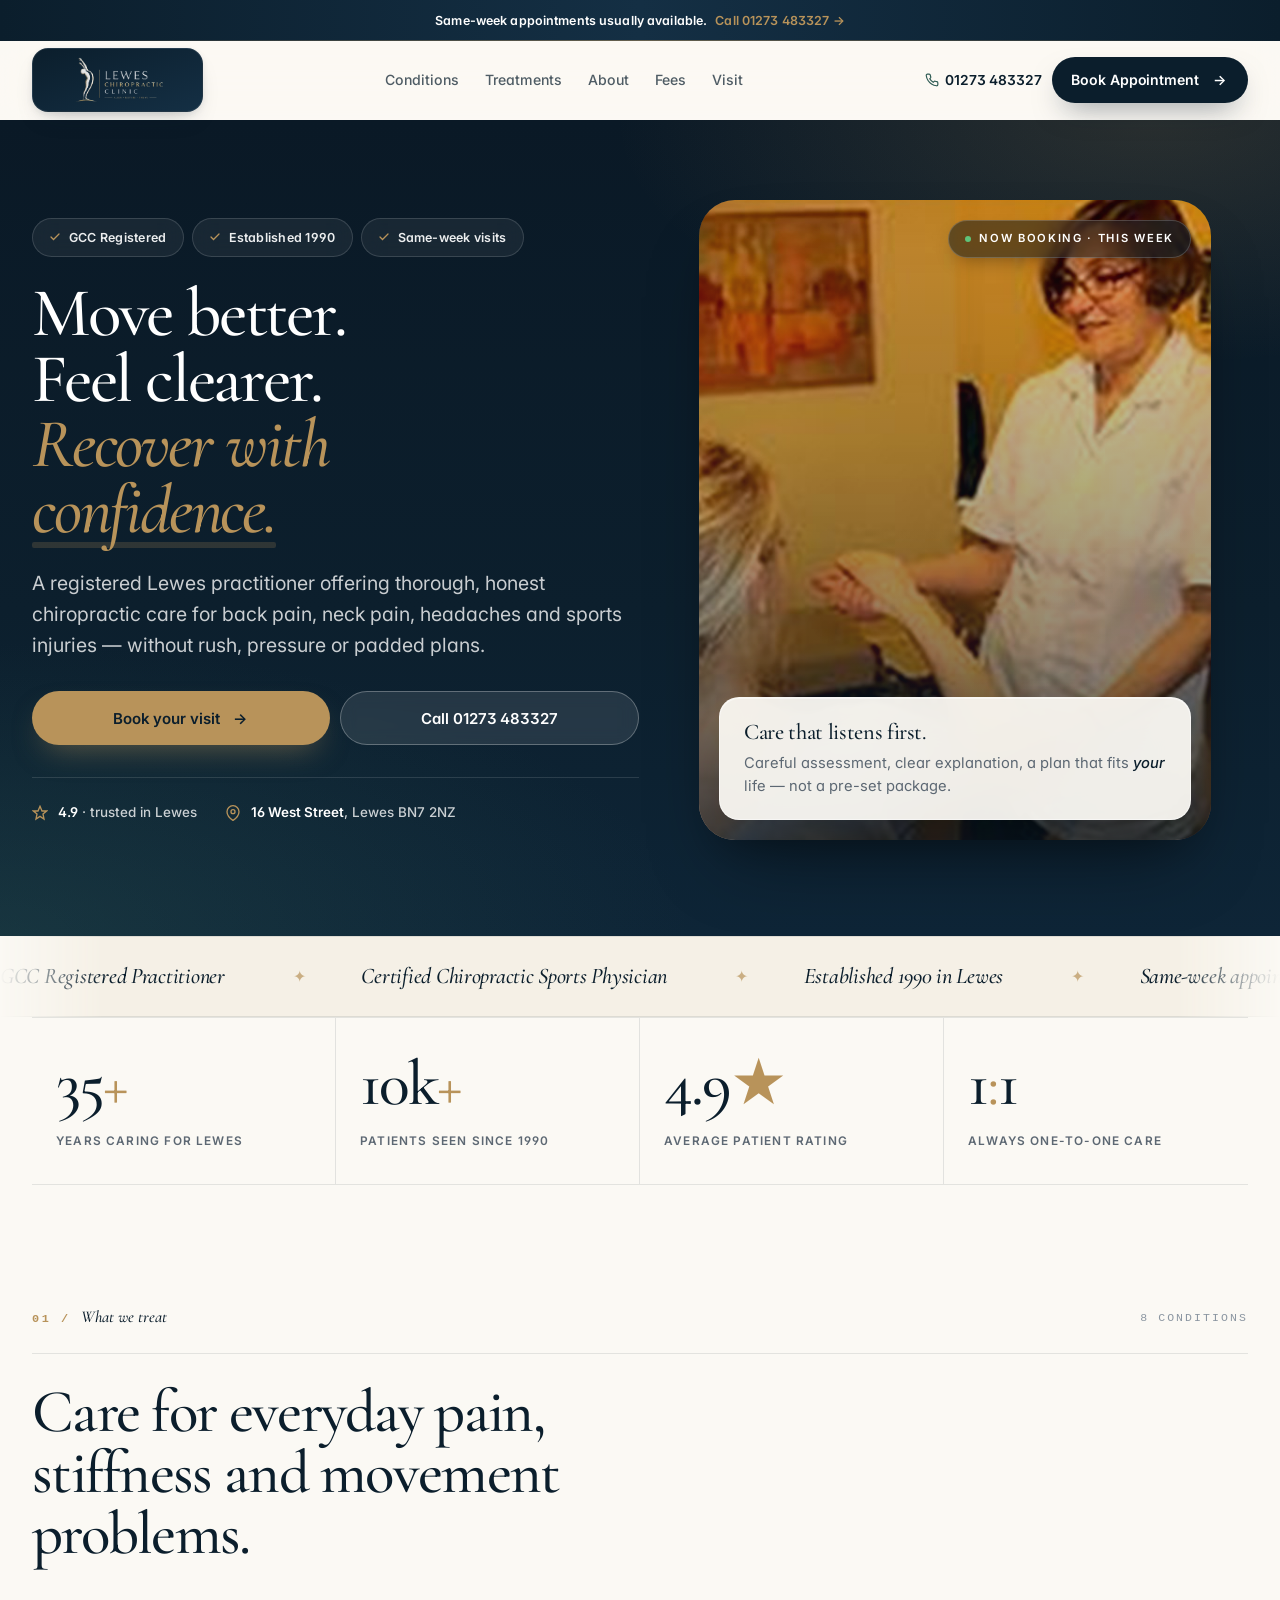
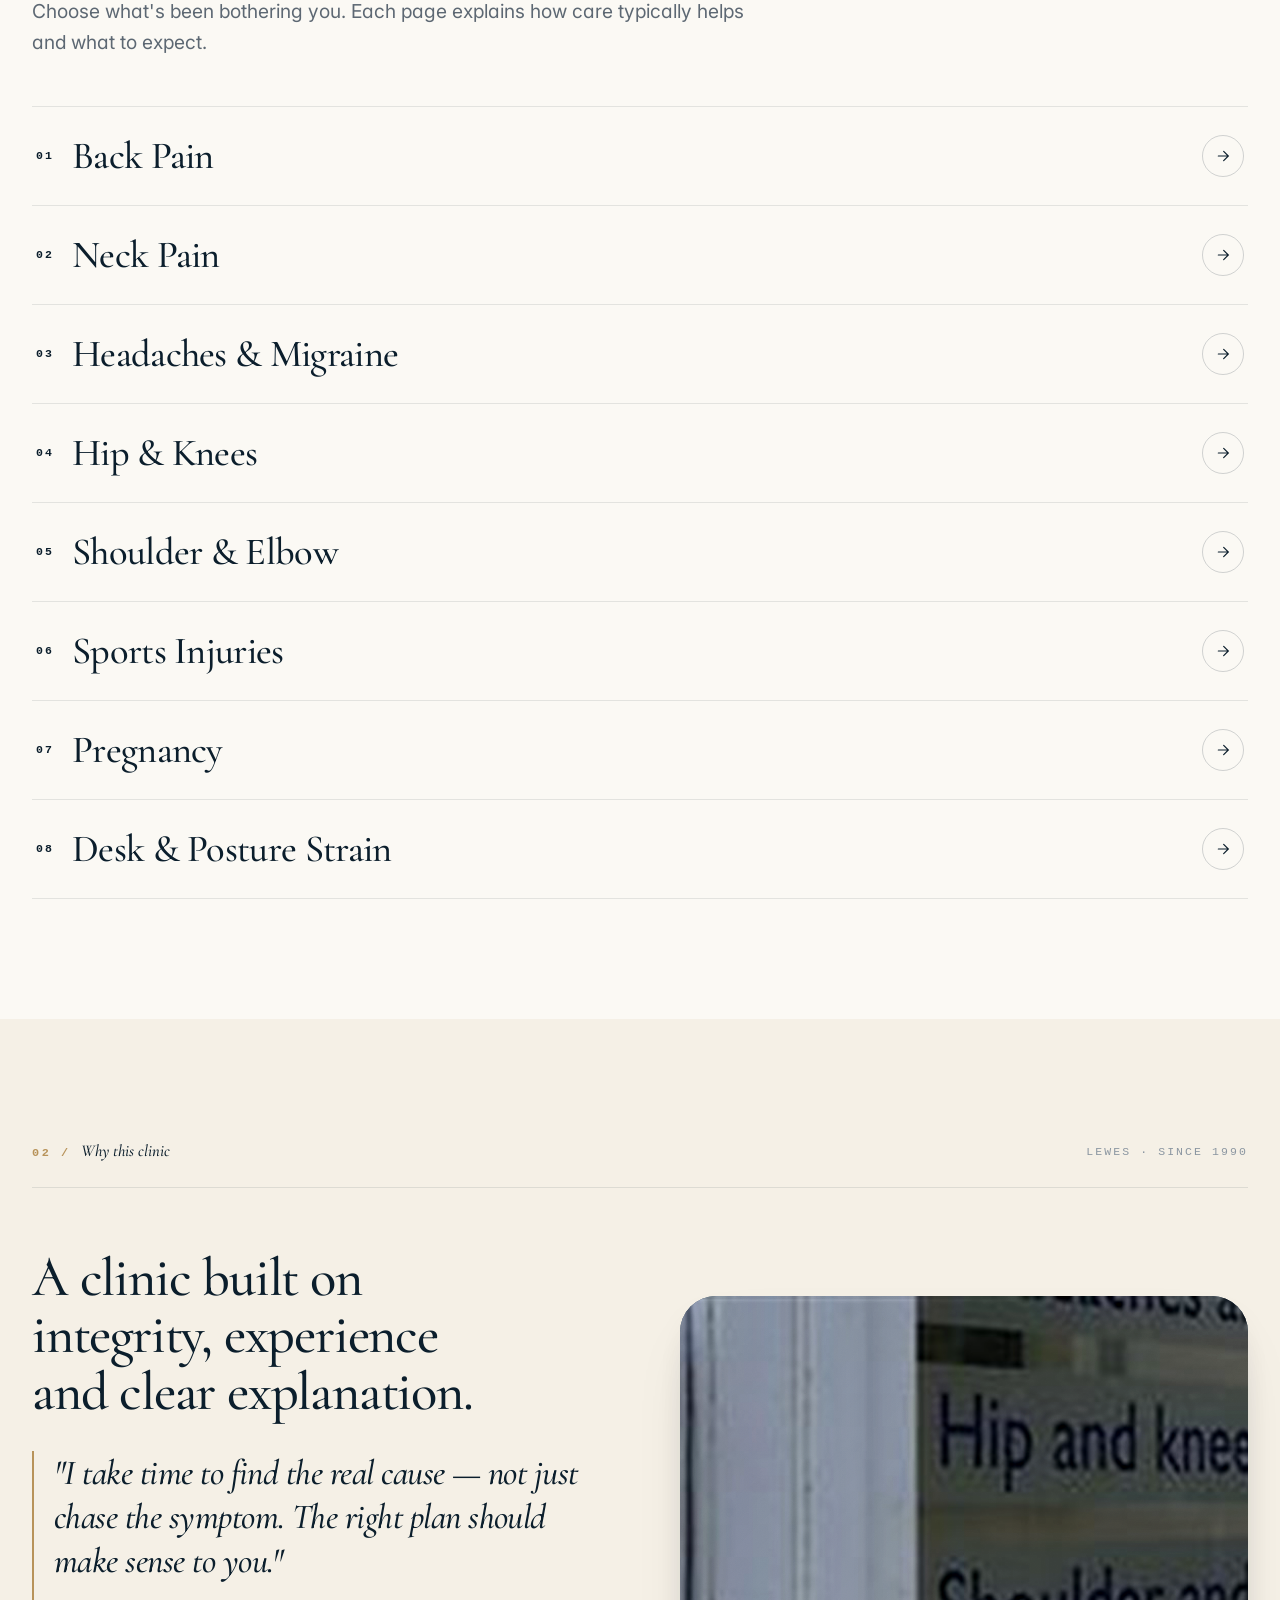
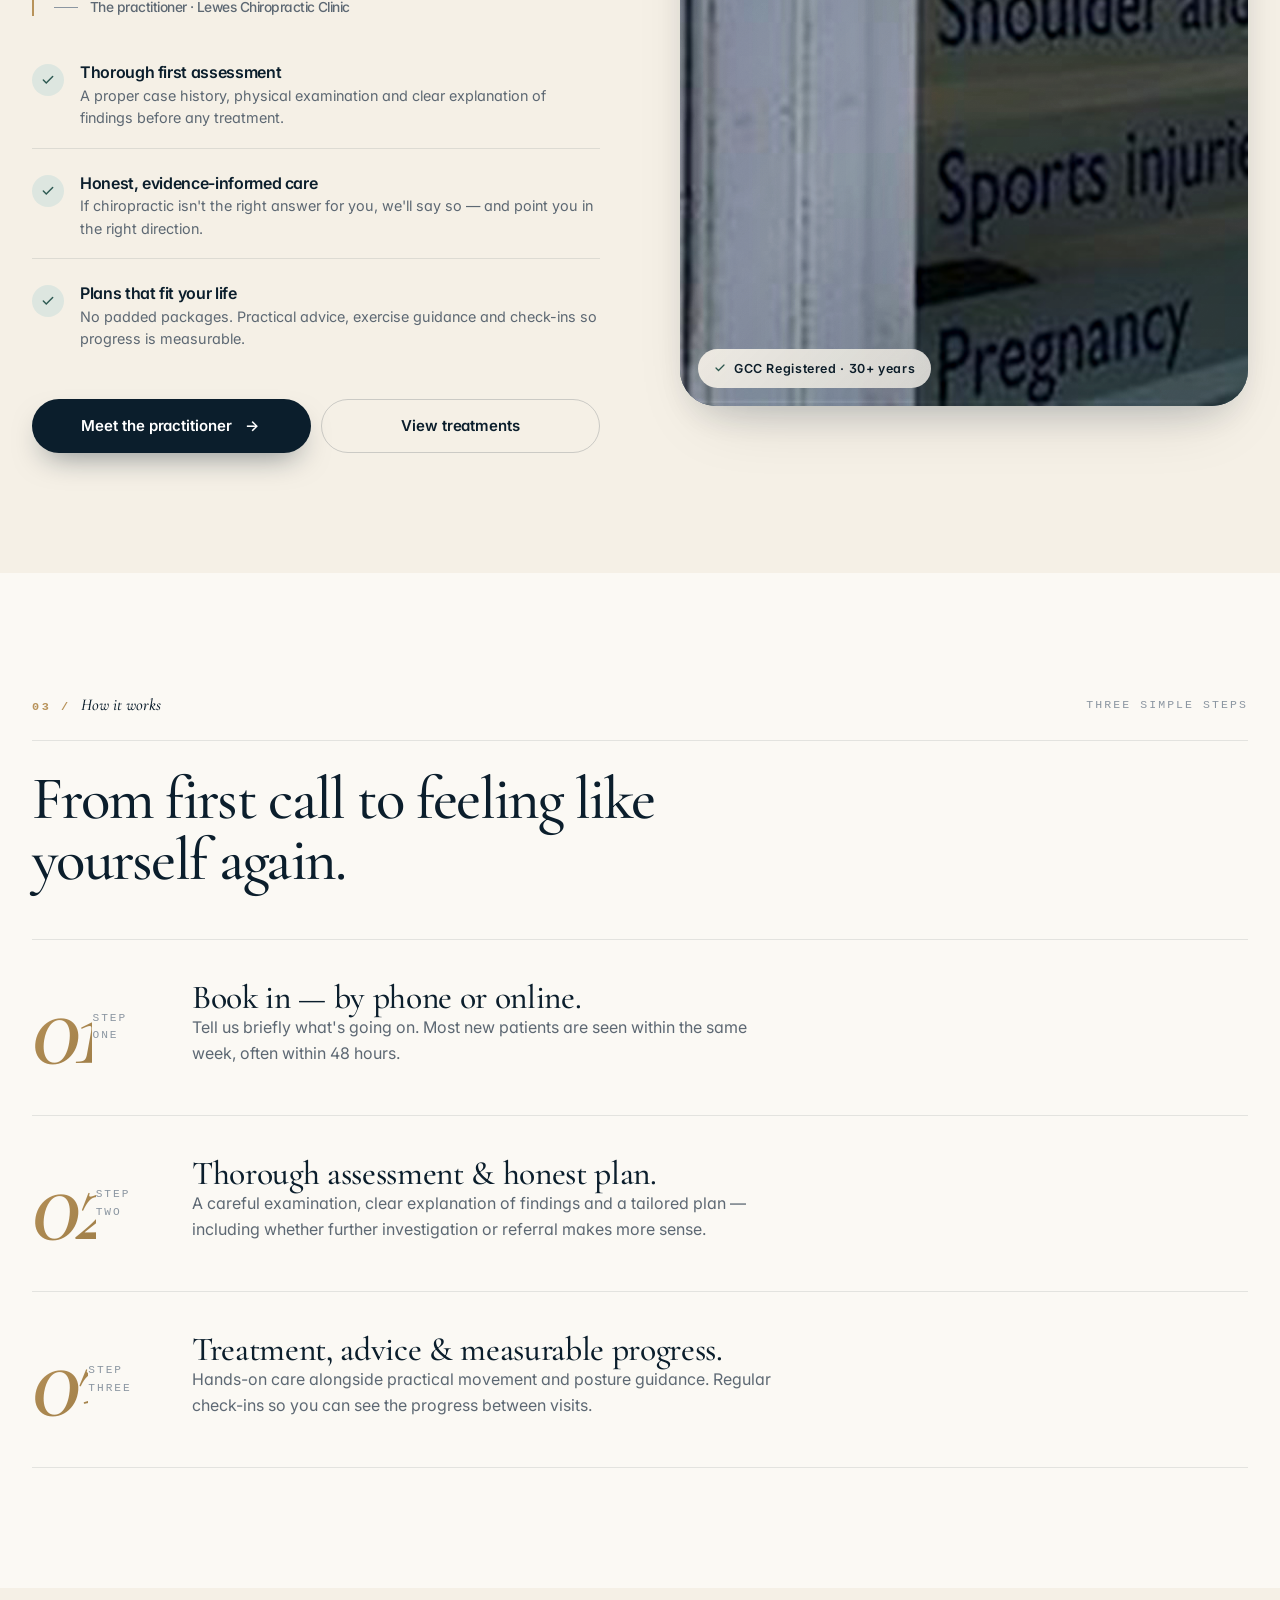
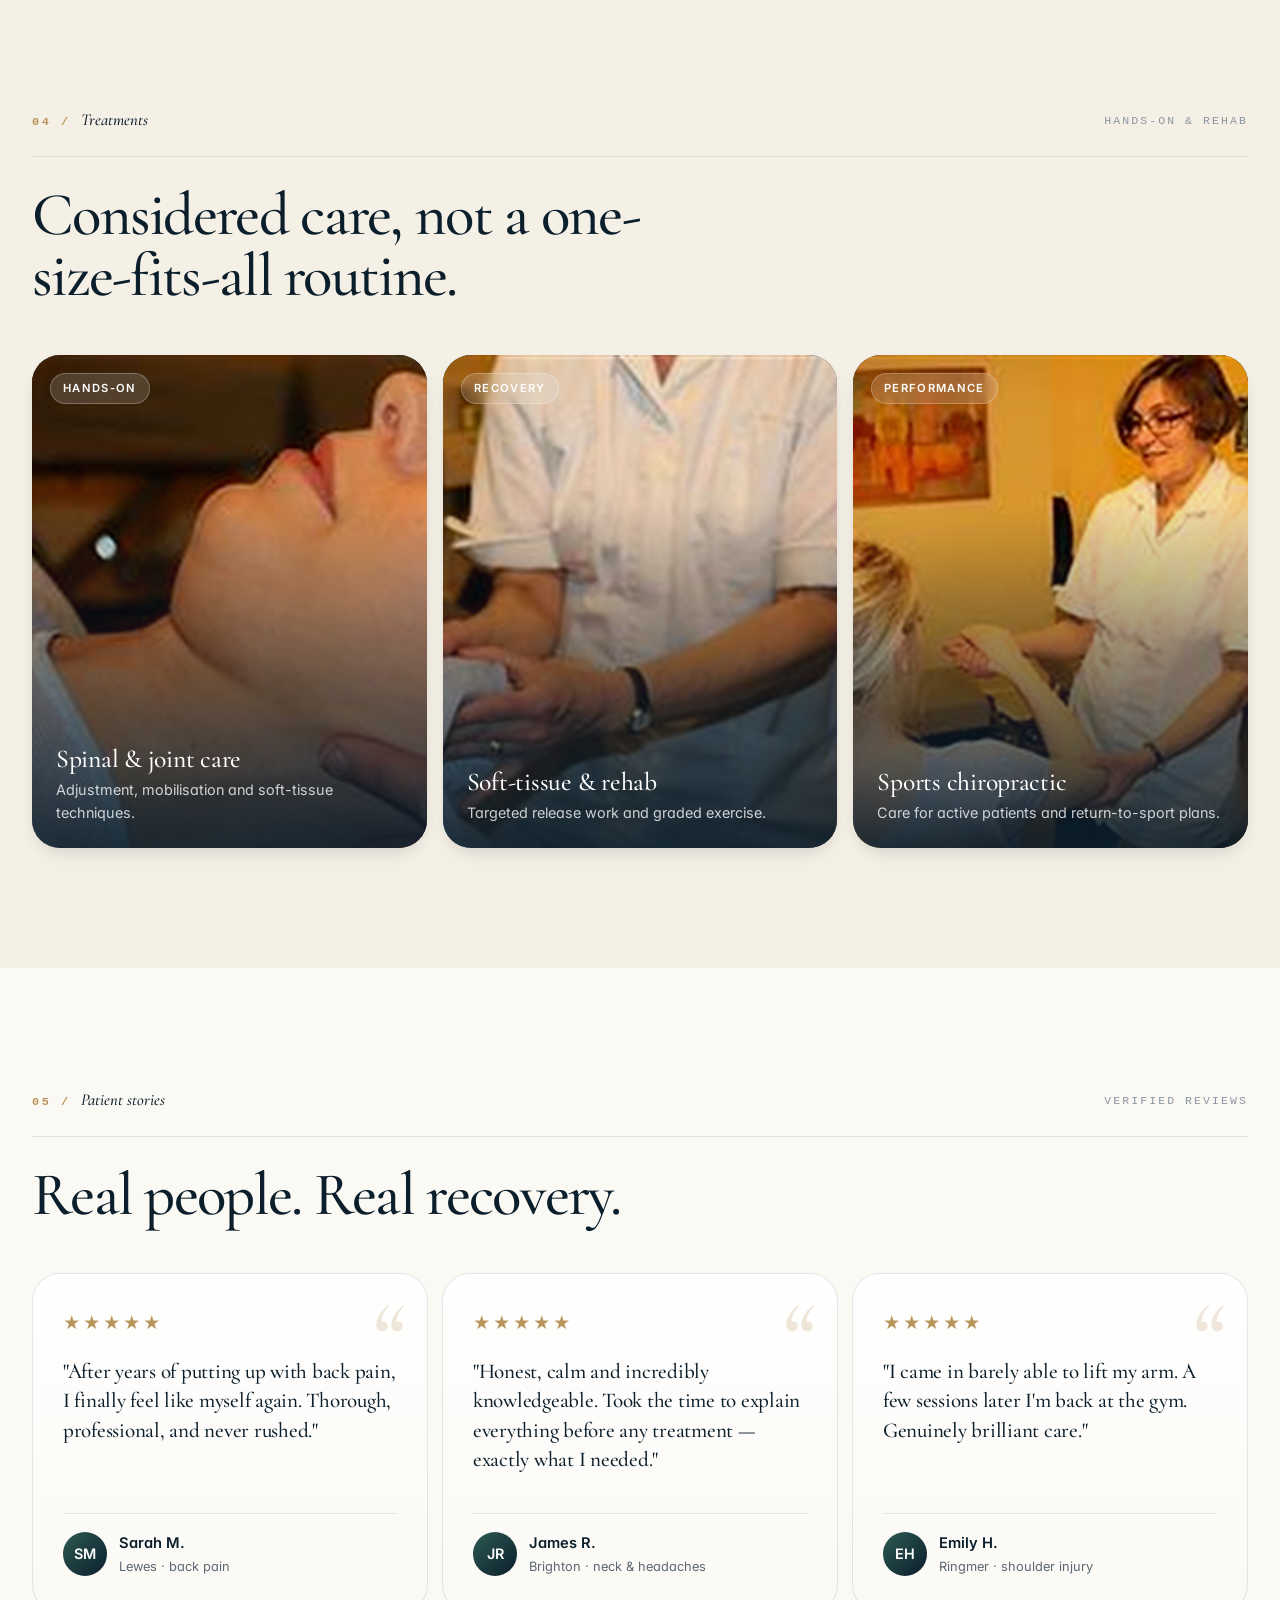
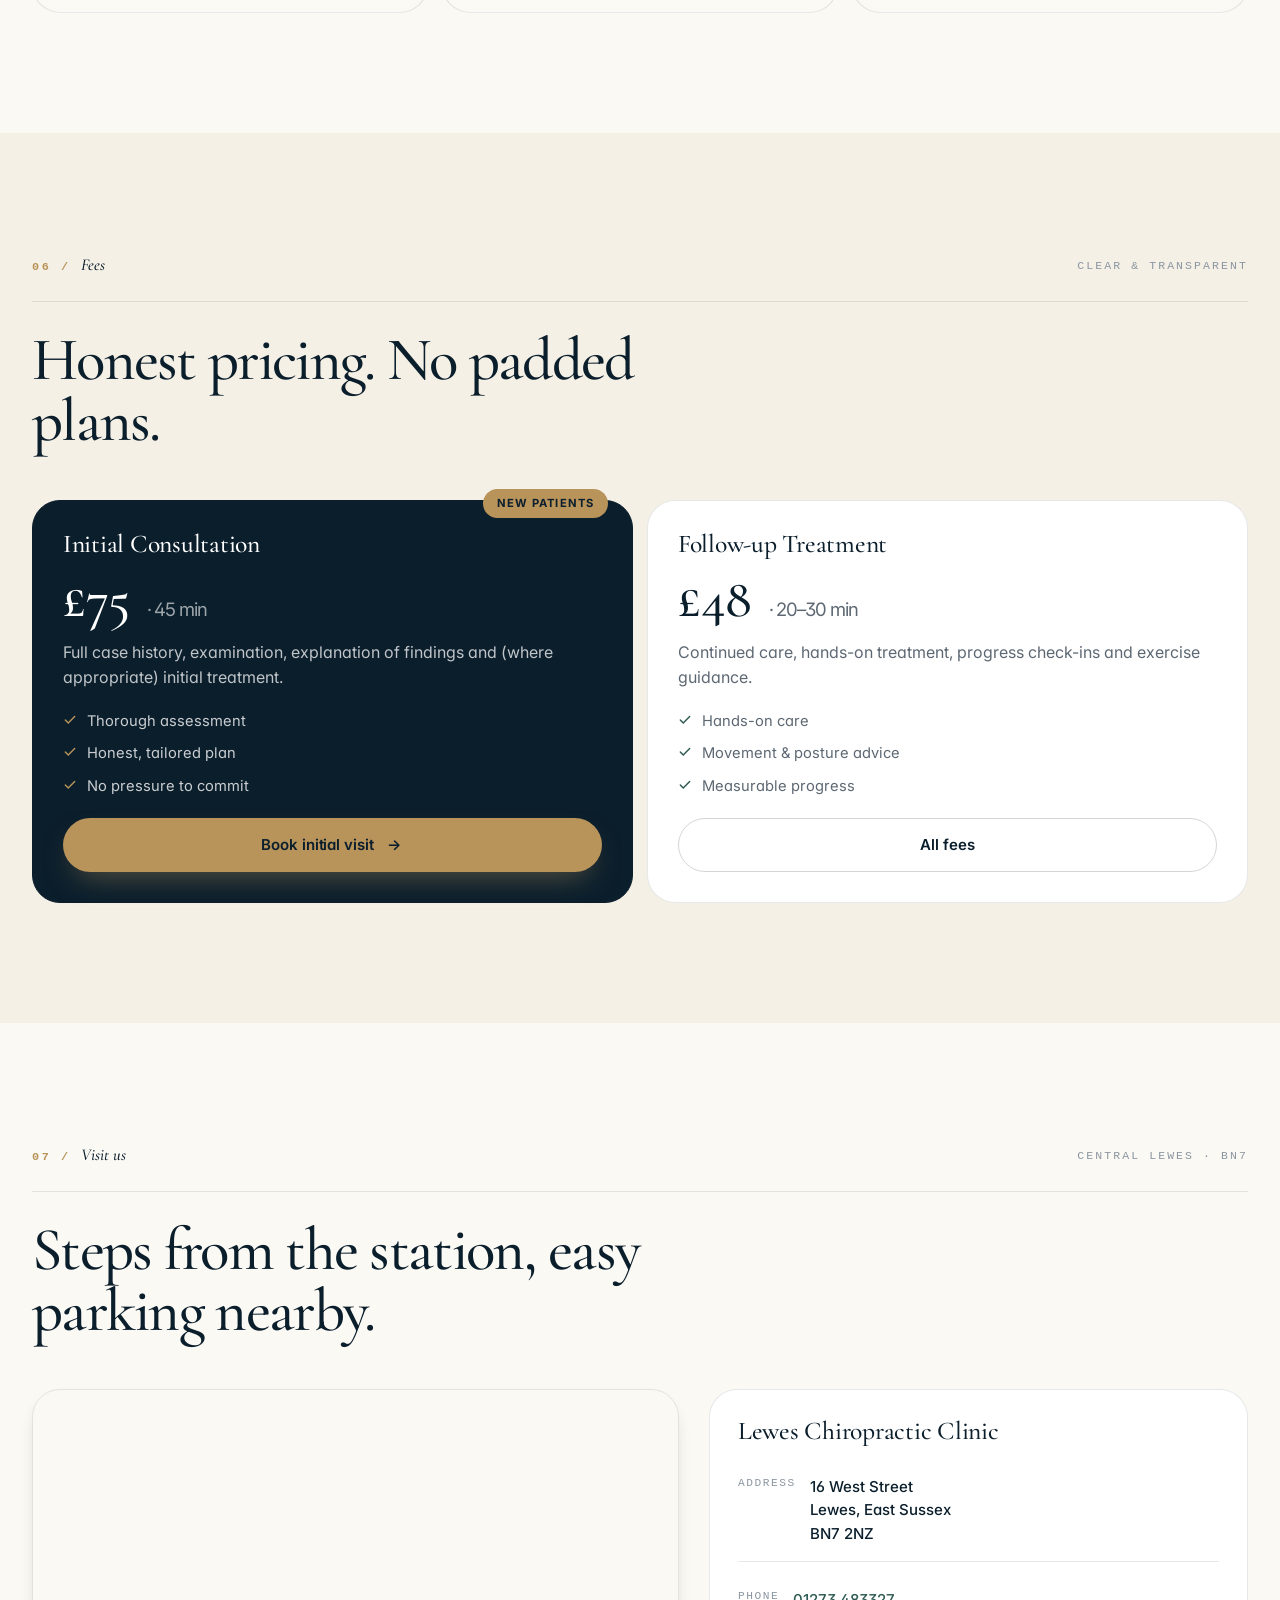
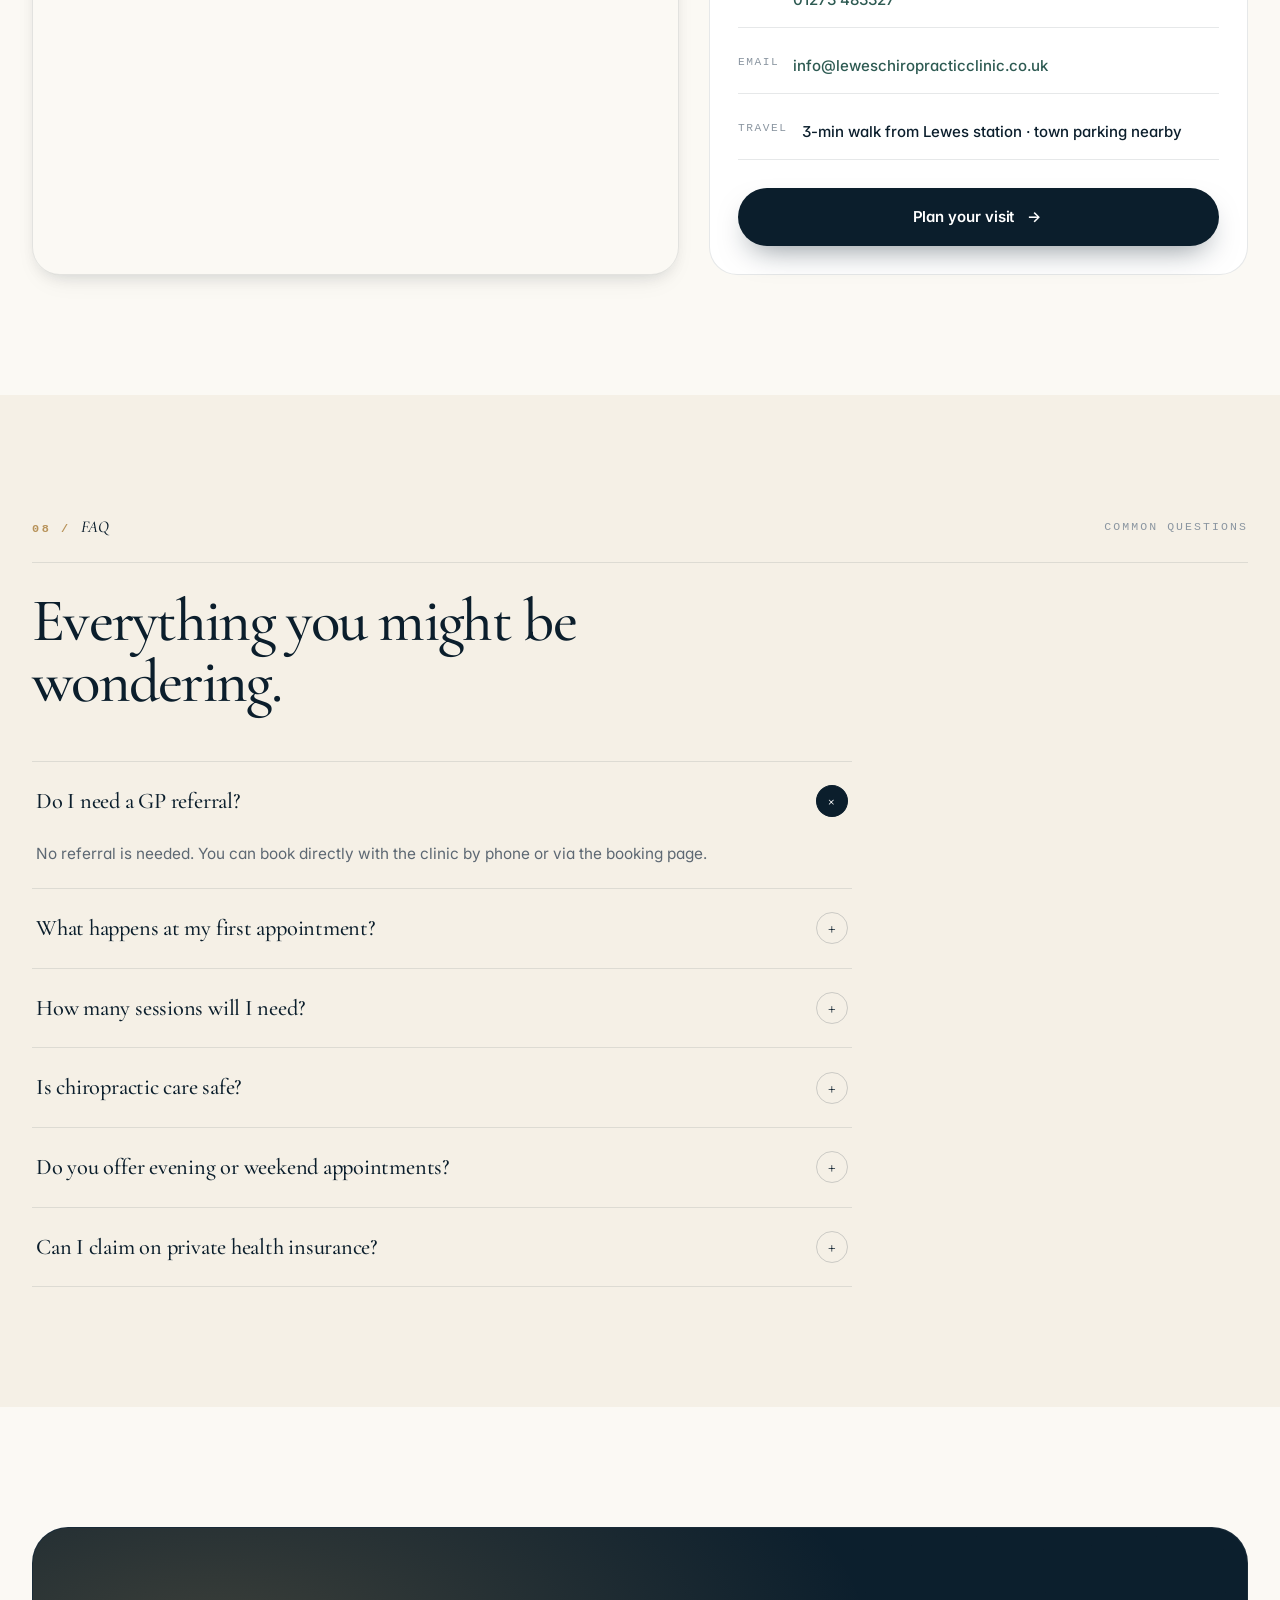
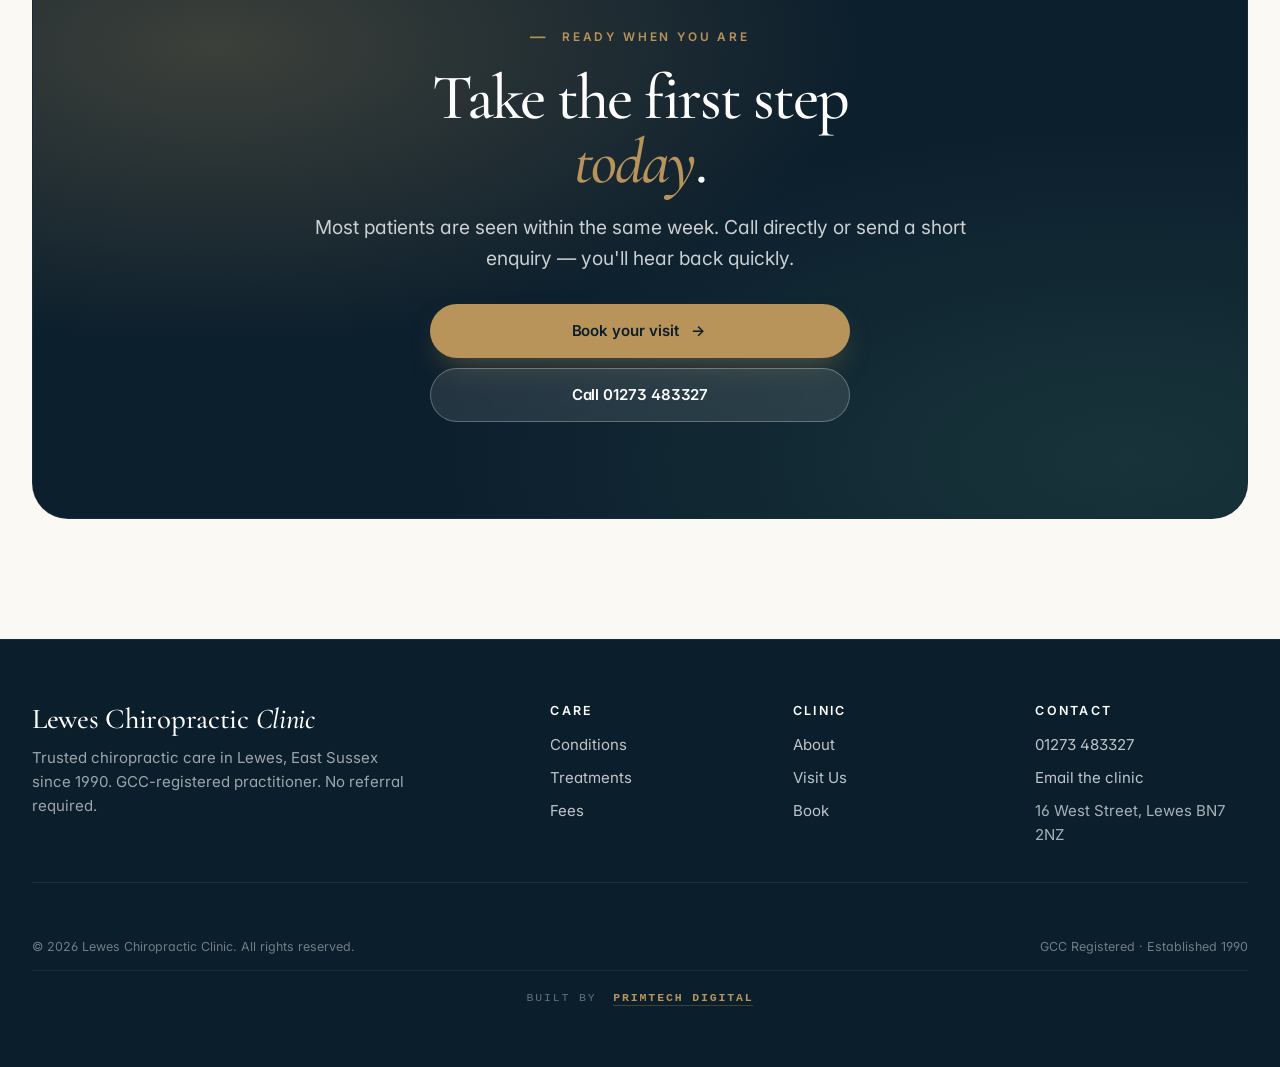
==== commit 40926997: "Add favicon + Built by Primtech Digital footer credit" ====
--- a/index.html
+++ b/index.html
@@ -4,12 +4,14 @@
 <meta charset="UTF-8">
 <meta name="viewport" content="width=device-width, initial-scale=1.0, viewport-fit=cover">
 <meta name="theme-color" content="#0b1e2c">
+<link rel="icon" type="image/png" href="assets/logo.png">
+<link rel="apple-touch-icon" href="assets/logo.png">
 <title>Lewes Chiropractic Clinic — Move better. Feel clearer.</title>
 <meta name="description" content="Trusted chiropractic care in Lewes, East Sussex since 1990. GCC-registered practitioner. Same-week appointments for back pain, neck pain, headaches and sports injuries.">
 <link rel="preconnect" href="https://fonts.googleapis.com">
 <link rel="preconnect" href="https://fonts.gstatic.com" crossorigin>
 <link href="https://fonts.googleapis.com/css2?family=Cormorant+Garamond:ital,wght@0,500;0,600;0,700;1,500;1,600&family=Inter:wght@400;500;600;700&display=swap" rel="stylesheet">
-<link rel="stylesheet" href="assets/styles.css?v=4">
+<link rel="stylesheet" href="assets/styles.css?v=5">
 </head>
 <body>
 
@@ -555,8 +557,8 @@
     </div>
     <div class="footer-bottom">
       <span>© <span id="year"></span> Lewes Chiropractic Clinic. All rights reserved.</span>
-      <span>GCC Registered · Established 1990</span>
-    </div>
+      <span>GCC Registered · Established 1990</span></div>
+    <div class="built-by"><span>Built by</span> <a href="https://primtechdigital.com" target="_blank" rel="noopener">Primtech Digital</a></div>
   </div>
 </footer>
 
@@ -568,6 +570,6 @@
   <a class="btn btn-primary" href="book.html"><span class="full">Book Appointment</span><span class="short">Book</span> <span class="arrow">→</span></a>
 </div>
 
-<script src="assets/script.js?v=4"></script>
+<script src="assets/script.js?v=5"></script>
 </body>
 </html>
--- a/assets/styles.css
+++ b/assets/styles.css
@@ -1271,6 +1271,24 @@
   display:flex;flex-wrap:wrap;gap:10px;justify-content:space-between;
   font-size:.78rem;color:rgba(255,255,255,.42);
 }
+.built-by{
+  margin-top:14px;
+  width:100%;
+  padding-top:18px;
+  border-top:1px solid rgba(255,255,255,.06);
+  font-family:var(--mono);font-size:.72rem;
+  letter-spacing:.16em;text-transform:uppercase;
+  color:rgba(255,255,255,.36);
+  text-align:center;
+}
+.built-by span{margin-right:8px}
+.built-by a{
+  color:var(--gold);font-weight:600;
+  border-bottom:1px solid rgba(184,147,90,.3);
+  padding-bottom:1px;
+  transition:.25s var(--ease);
+}
+.built-by a:hover{color:#fff;border-bottom-color:#fff}
 
 /* ----- Sticky mobile CTA ----- */
 .mobile-cta{
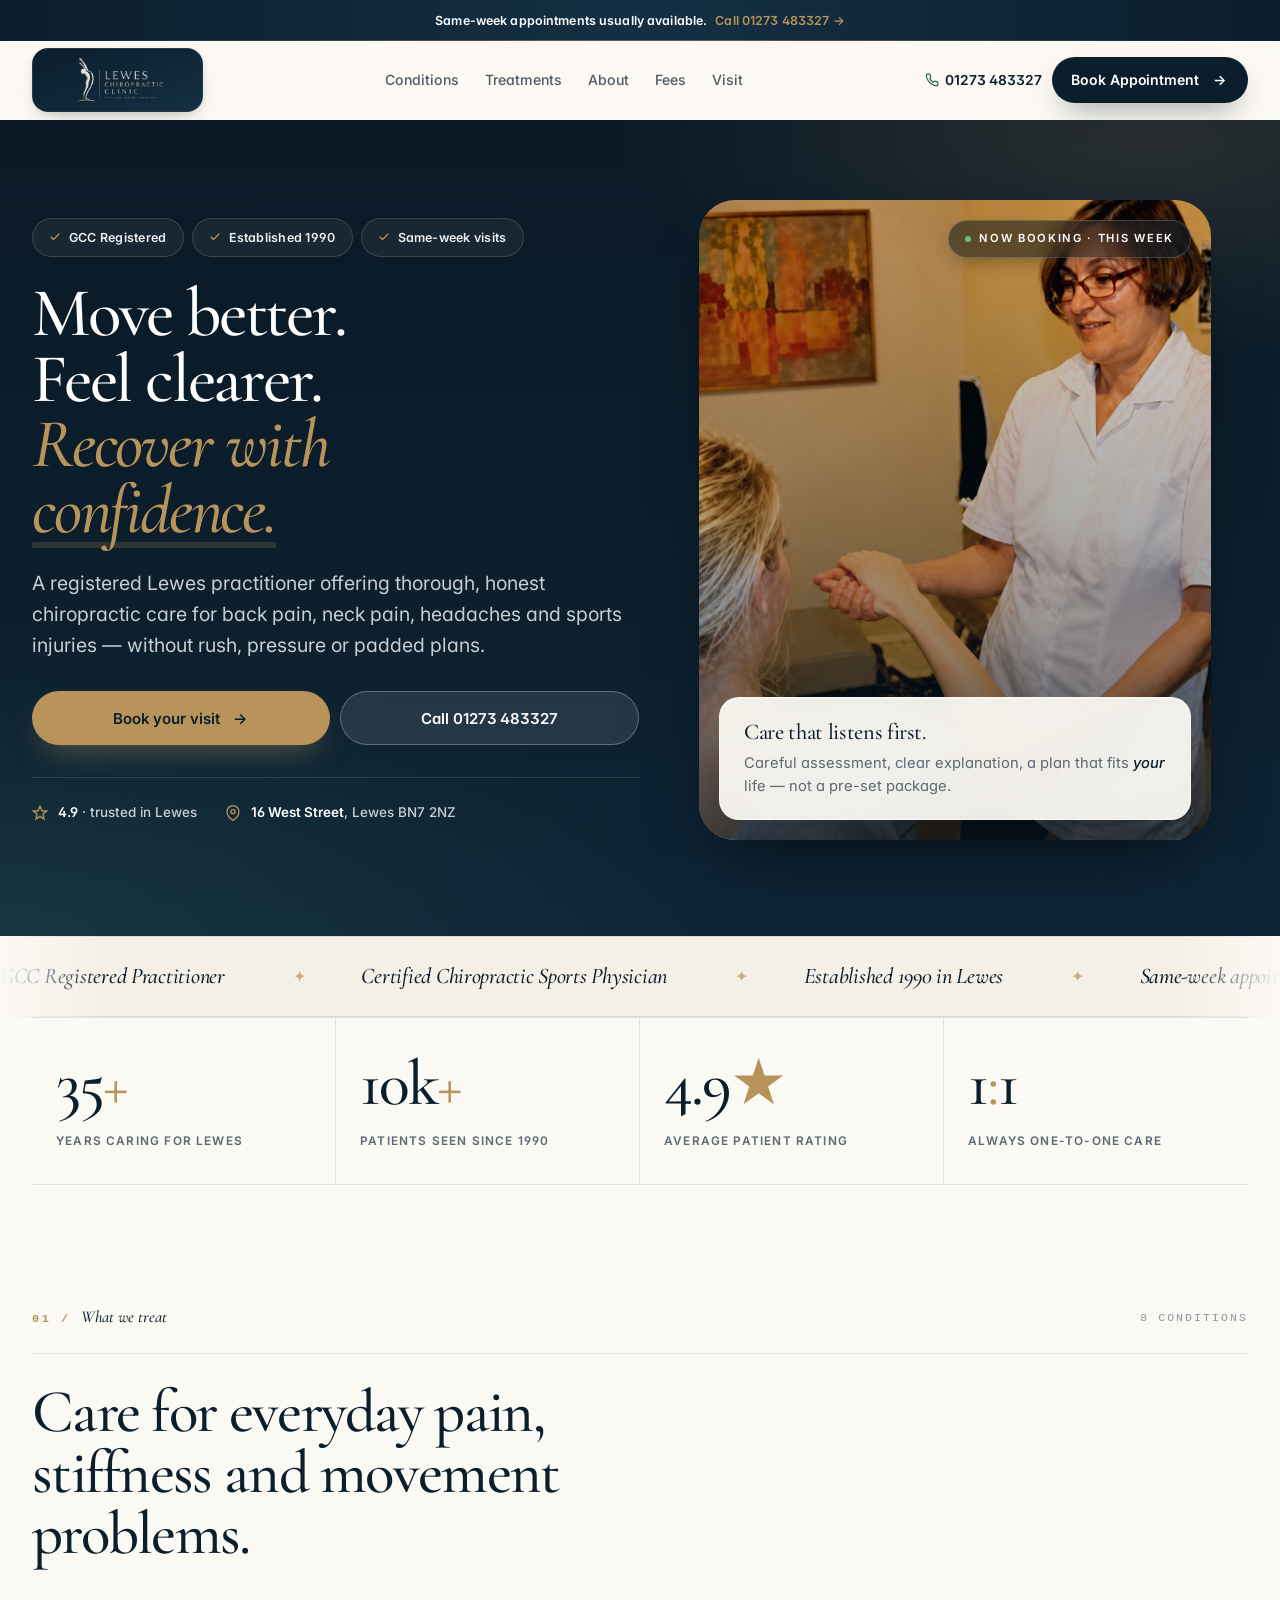
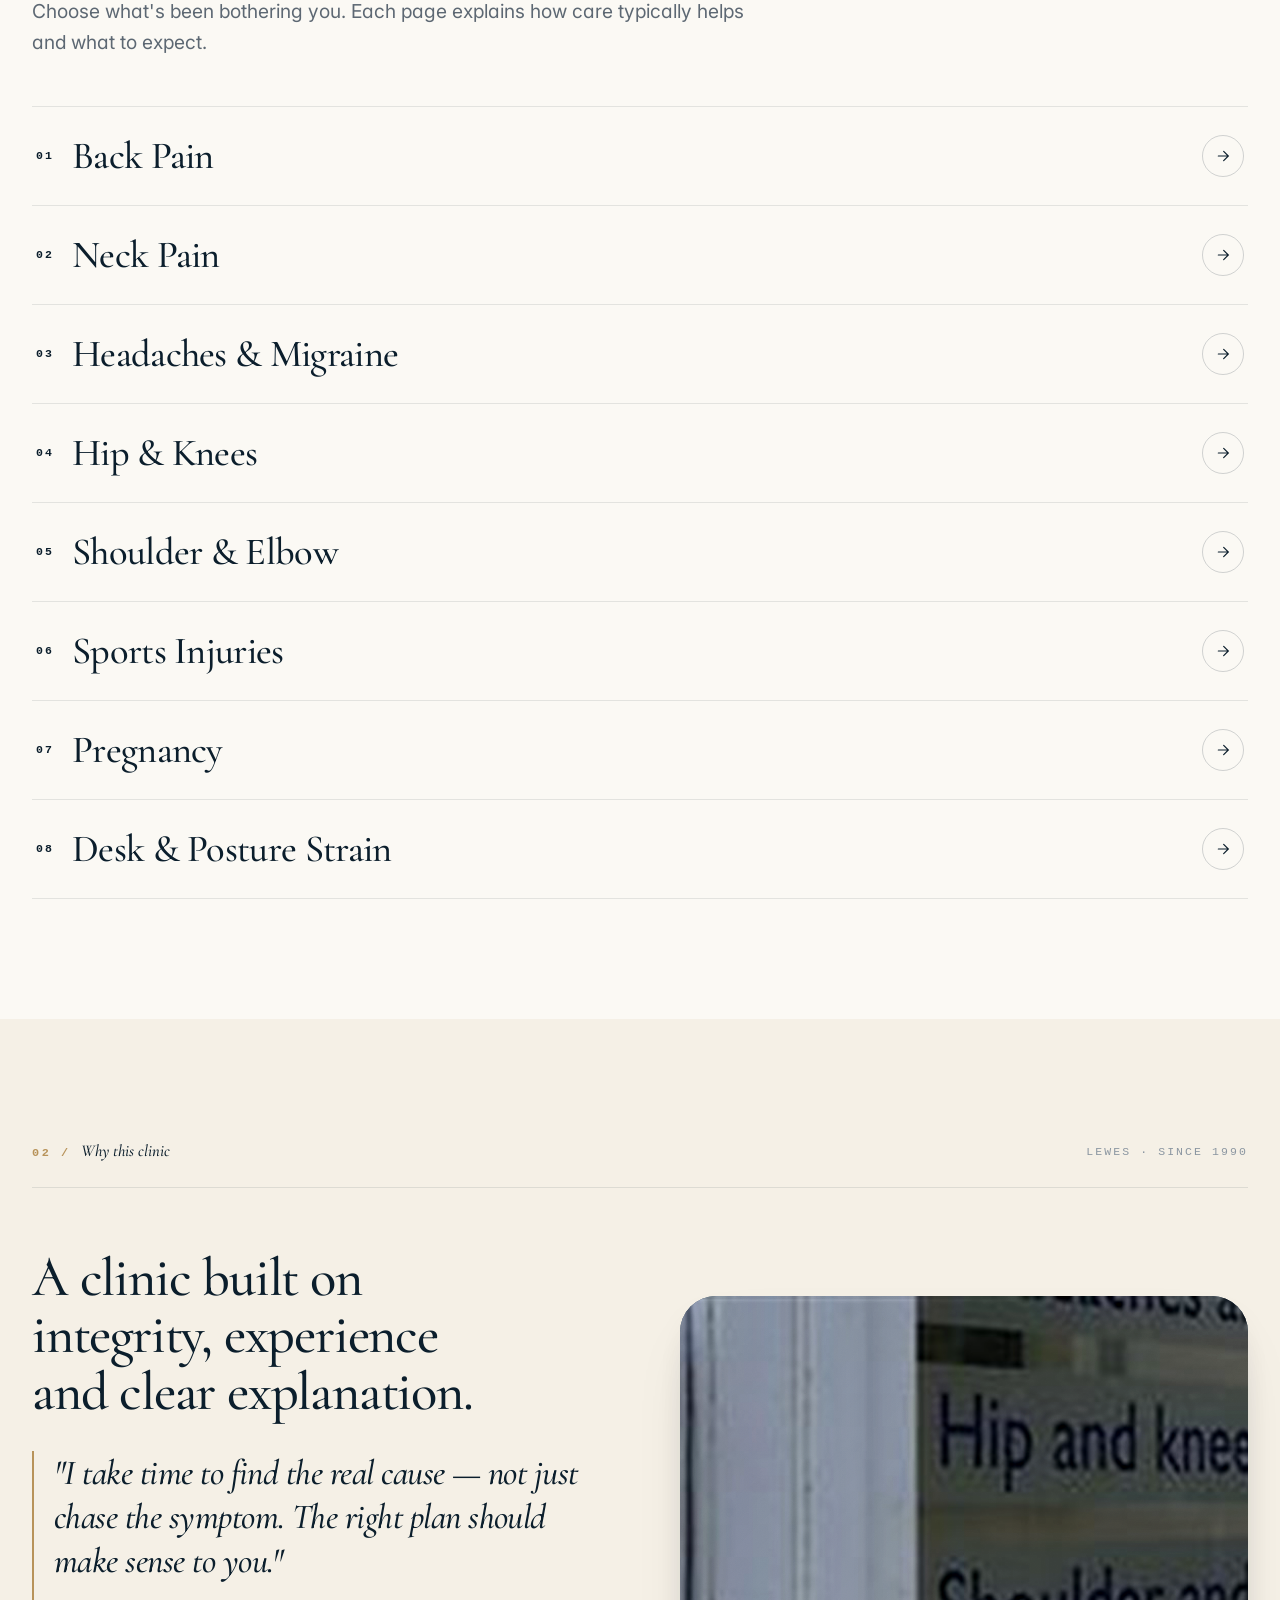
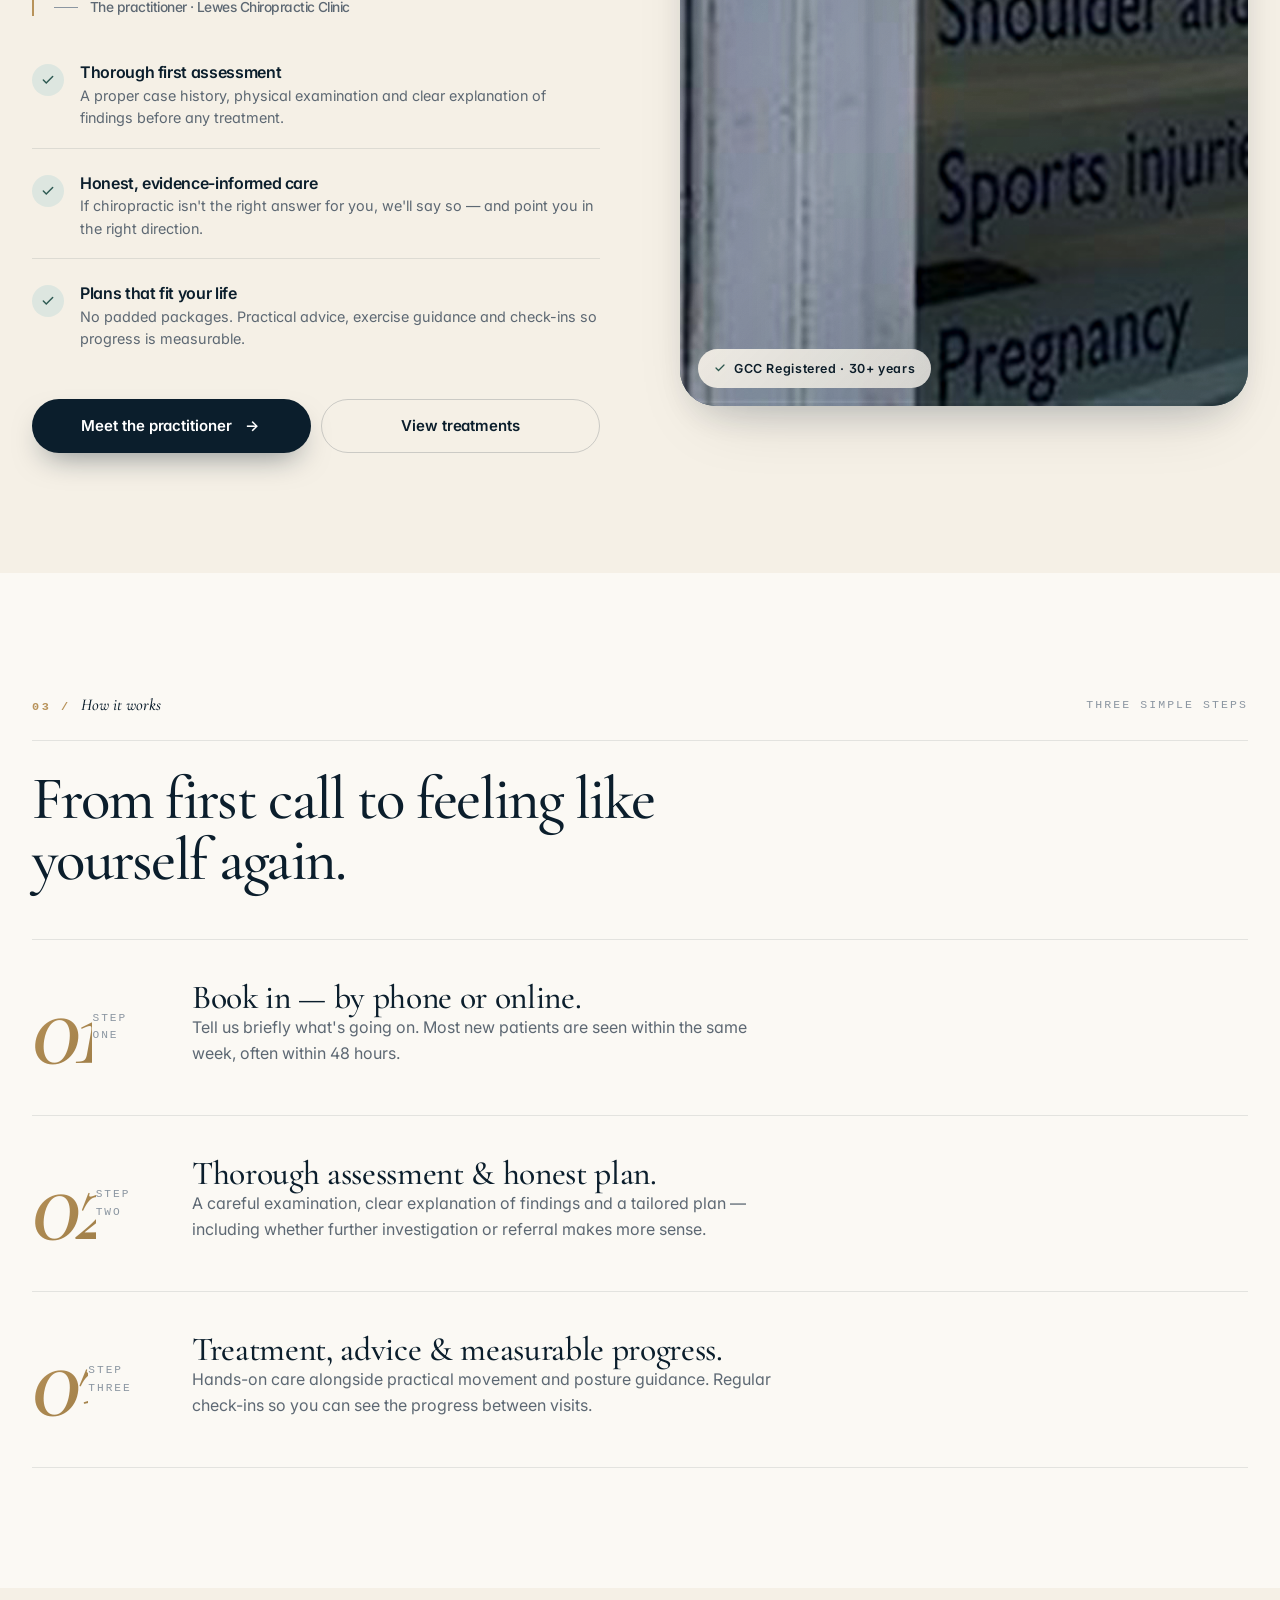
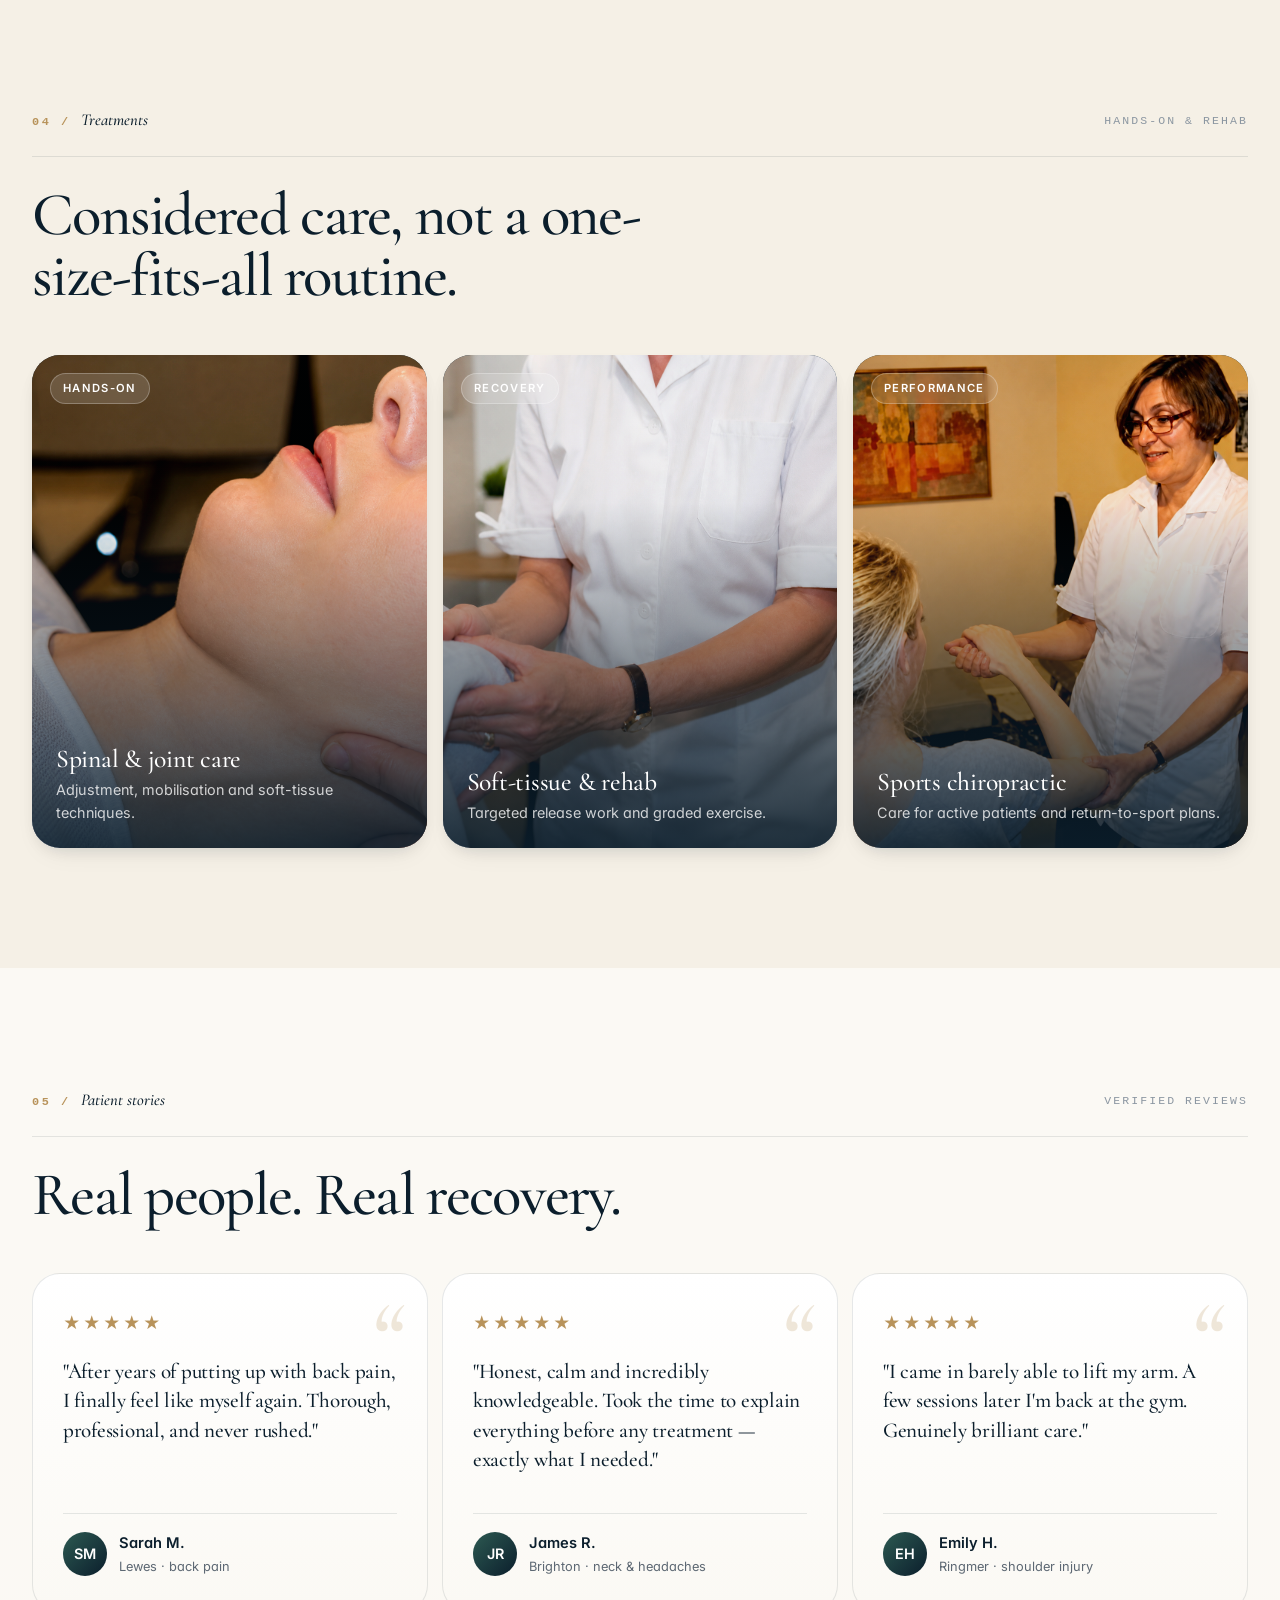
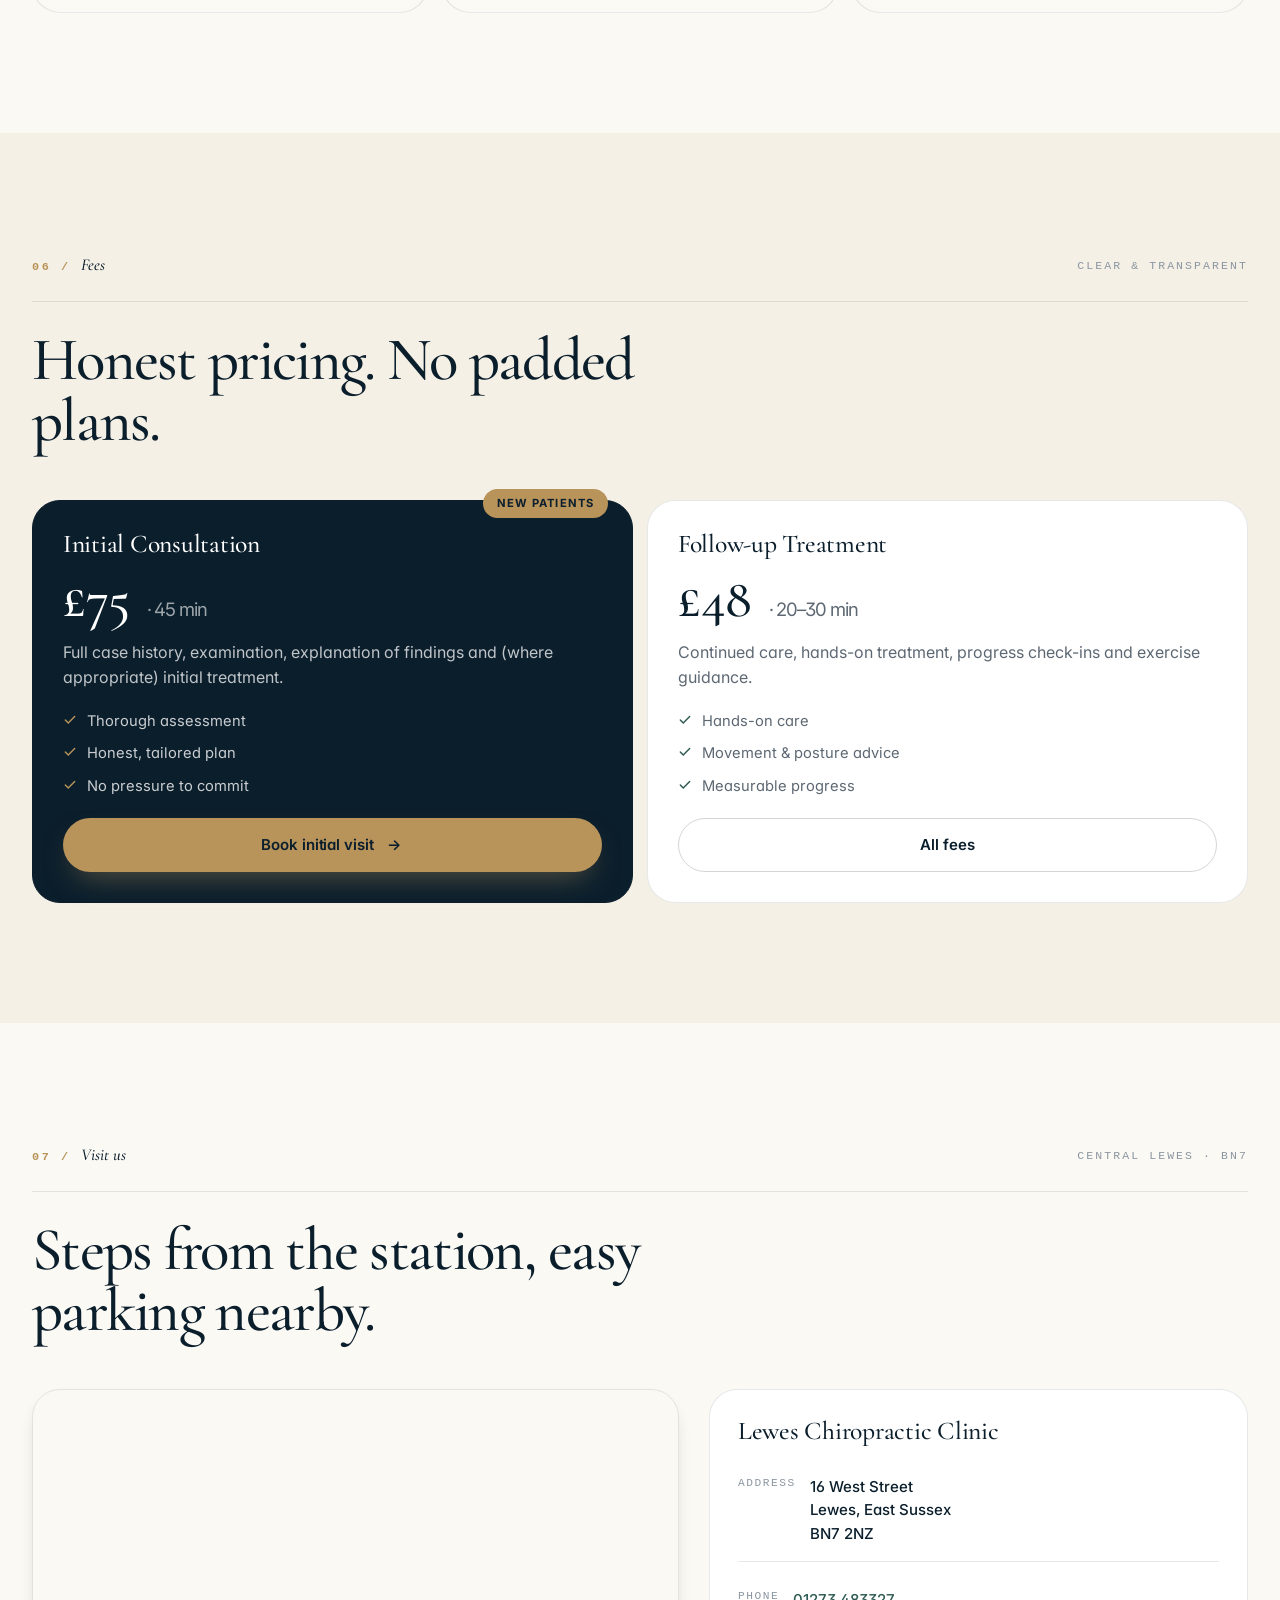
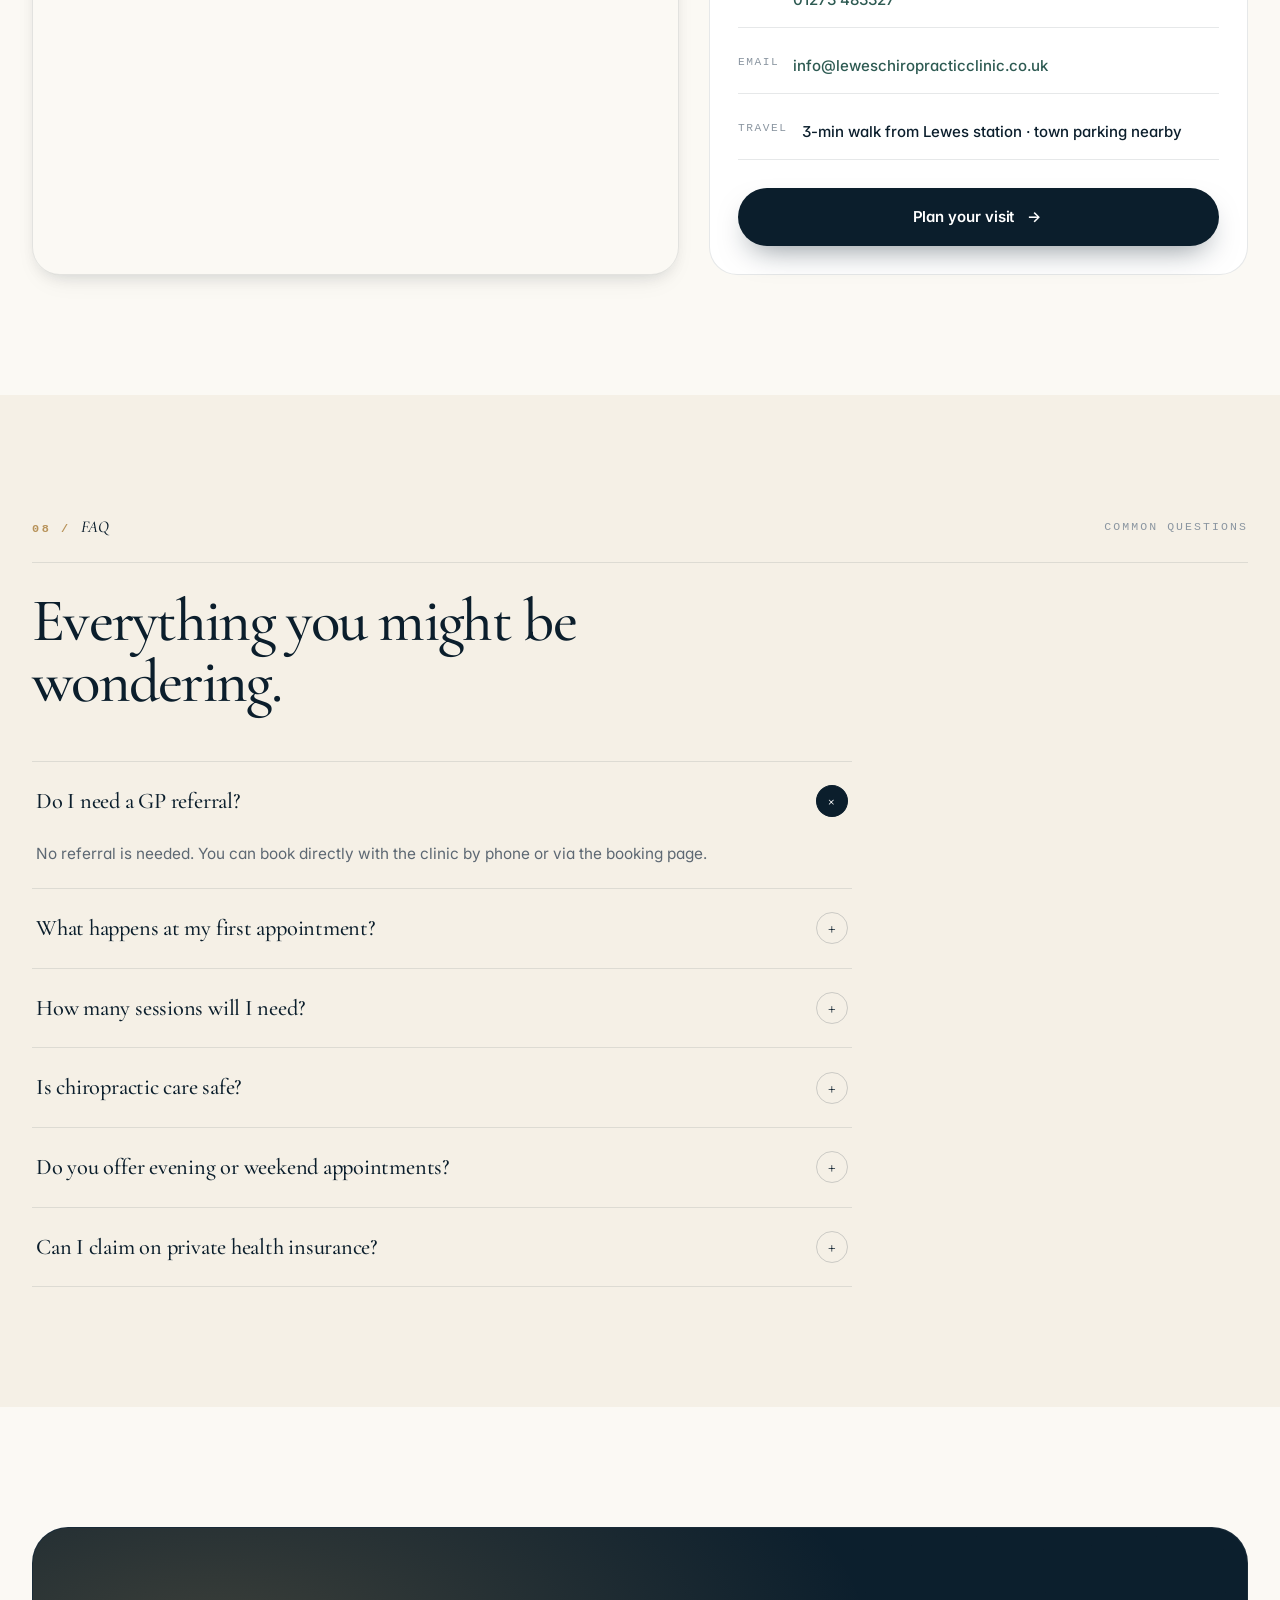
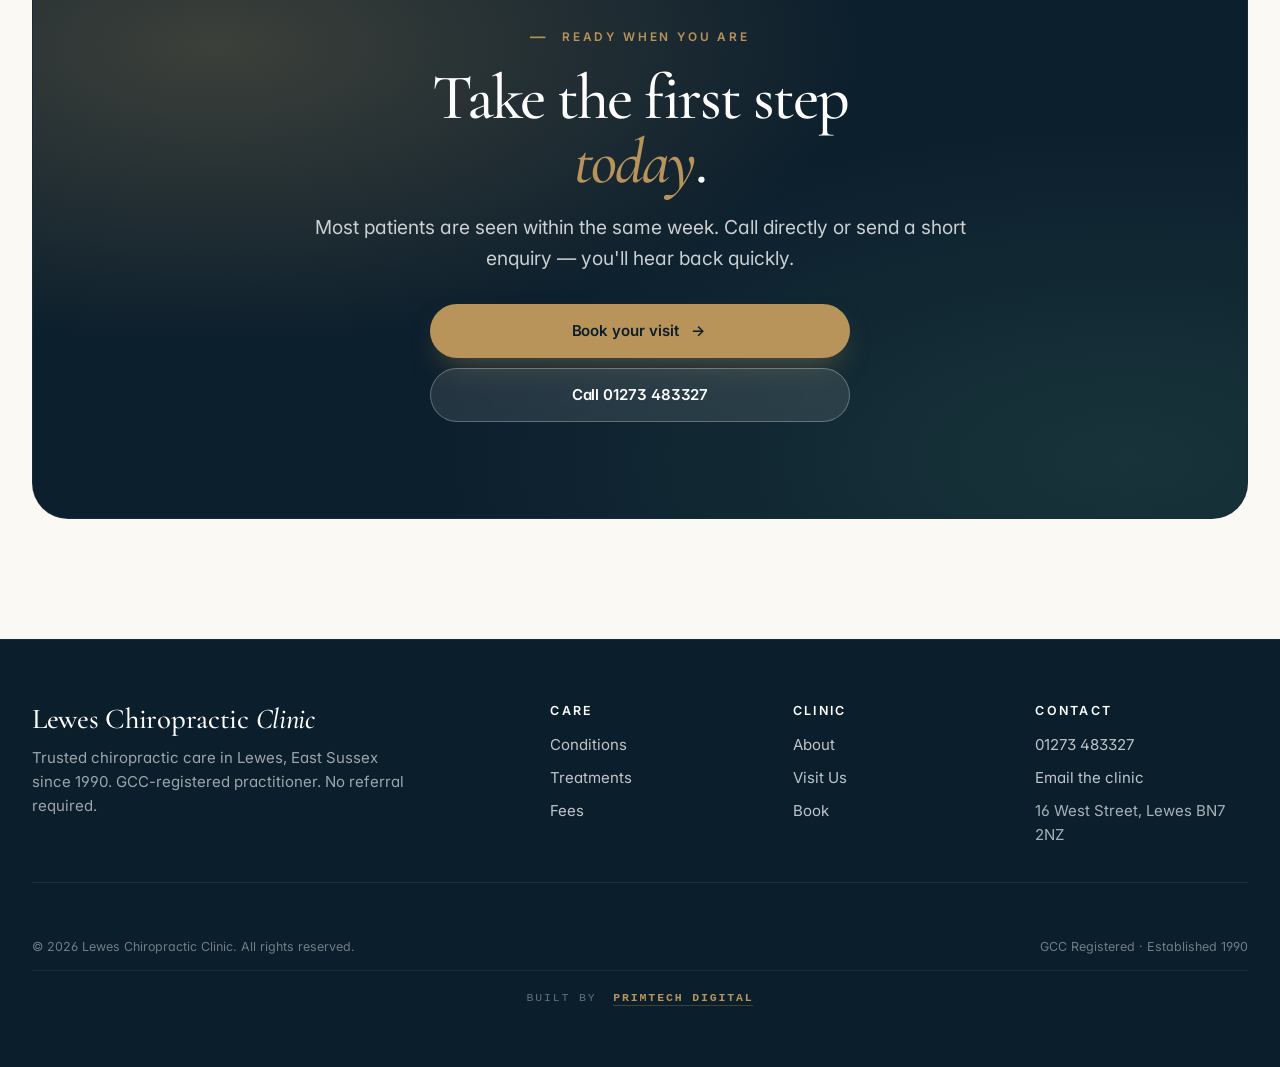
==== commit 8a41e032: "image upload" ====
--- a/index.html
+++ b/index.html
@@ -4,14 +4,15 @@
 <meta charset="UTF-8">
 <meta name="viewport" content="width=device-width, initial-scale=1.0, viewport-fit=cover">
 <meta name="theme-color" content="#0b1e2c">
-<link rel="icon" type="image/png" href="assets/logo.png">
-<link rel="apple-touch-icon" href="assets/logo.png">
+<link rel="icon" type="image/png" sizes="32x32" href="assets/favicon-32.png">
+<link rel="icon" type="image/png" sizes="512x512" href="assets/favicon.png">
+<link rel="apple-touch-icon" sizes="180x180" href="assets/favicon-180.png">
 <title>Lewes Chiropractic Clinic — Move better. Feel clearer.</title>
 <meta name="description" content="Trusted chiropractic care in Lewes, East Sussex since 1990. GCC-registered practitioner. Same-week appointments for back pain, neck pain, headaches and sports injuries.">
 <link rel="preconnect" href="https://fonts.googleapis.com">
 <link rel="preconnect" href="https://fonts.gstatic.com" crossorigin>
 <link href="https://fonts.googleapis.com/css2?family=Cormorant+Garamond:ital,wght@0,500;0,600;0,700;1,500;1,600&family=Inter:wght@400;500;600;700&display=swap" rel="stylesheet">
-<link rel="stylesheet" href="assets/styles.css?v=5">
+<link rel="stylesheet" href="assets/styles.css?v=7">
 </head>
 <body>
 
@@ -331,7 +332,7 @@
     <div class="tiles">
       <a class="tile reveal" href="treatments.html">
         <span class="tile-tag">Hands-on</span>
-        <img src="assets/neck-treatment.jpg" alt="Neck and spine treatment">
+        <img src="assets/neck-treatment.png" alt="Neck and spine treatment">
         <div class="tile-content">
           <h3>Spinal &amp; joint care</h3>
           <p>Adjustment, mobilisation and soft-tissue techniques.</p>
@@ -339,7 +340,7 @@
       </a>
       <a class="tile reveal" href="treatments.html">
         <span class="tile-tag">Recovery</span>
-        <img src="assets/shoulder-treatment.jpg" alt="Soft tissue treatment for shoulder">
+        <img src="assets/shoulder-treatment.png" alt="Soft tissue treatment for shoulder">
         <div class="tile-content">
           <h3>Soft-tissue &amp; rehab</h3>
           <p>Targeted release work and graded exercise.</p>
@@ -570,6 +571,6 @@
   <a class="btn btn-primary" href="book.html"><span class="full">Book Appointment</span><span class="short">Book</span> <span class="arrow">→</span></a>
 </div>
 
-<script src="assets/script.js?v=5"></script>
+<script src="assets/script.js?v=7"></script>
 </body>
 </html>
--- a/assets/styles.css
+++ b/assets/styles.css
@@ -72,6 +72,21 @@
 }
 img,svg,iframe,video{max-width:100%}
 *{min-width:0}
+
+/* Long strings (emails, URLs) must always break to fit their container */
+a[href^="mailto:"],a[href^="tel:"],
+.info-row .val,
+.feature-row-item p,
+.footer ul li,
+.location-info,
+.field input,.field textarea{
+  overflow-wrap:anywhere;
+  word-break:break-word;
+  hyphens:auto;
+}
+@media(max-width:559px){
+  a[href^="mailto:"]{font-size:.92em}
+}
 img,svg,video{display:block;max-width:100%;height:auto}
 a{color:inherit;text-decoration:none}
 button{font:inherit;color:inherit;background:none;border:0;cursor:pointer}
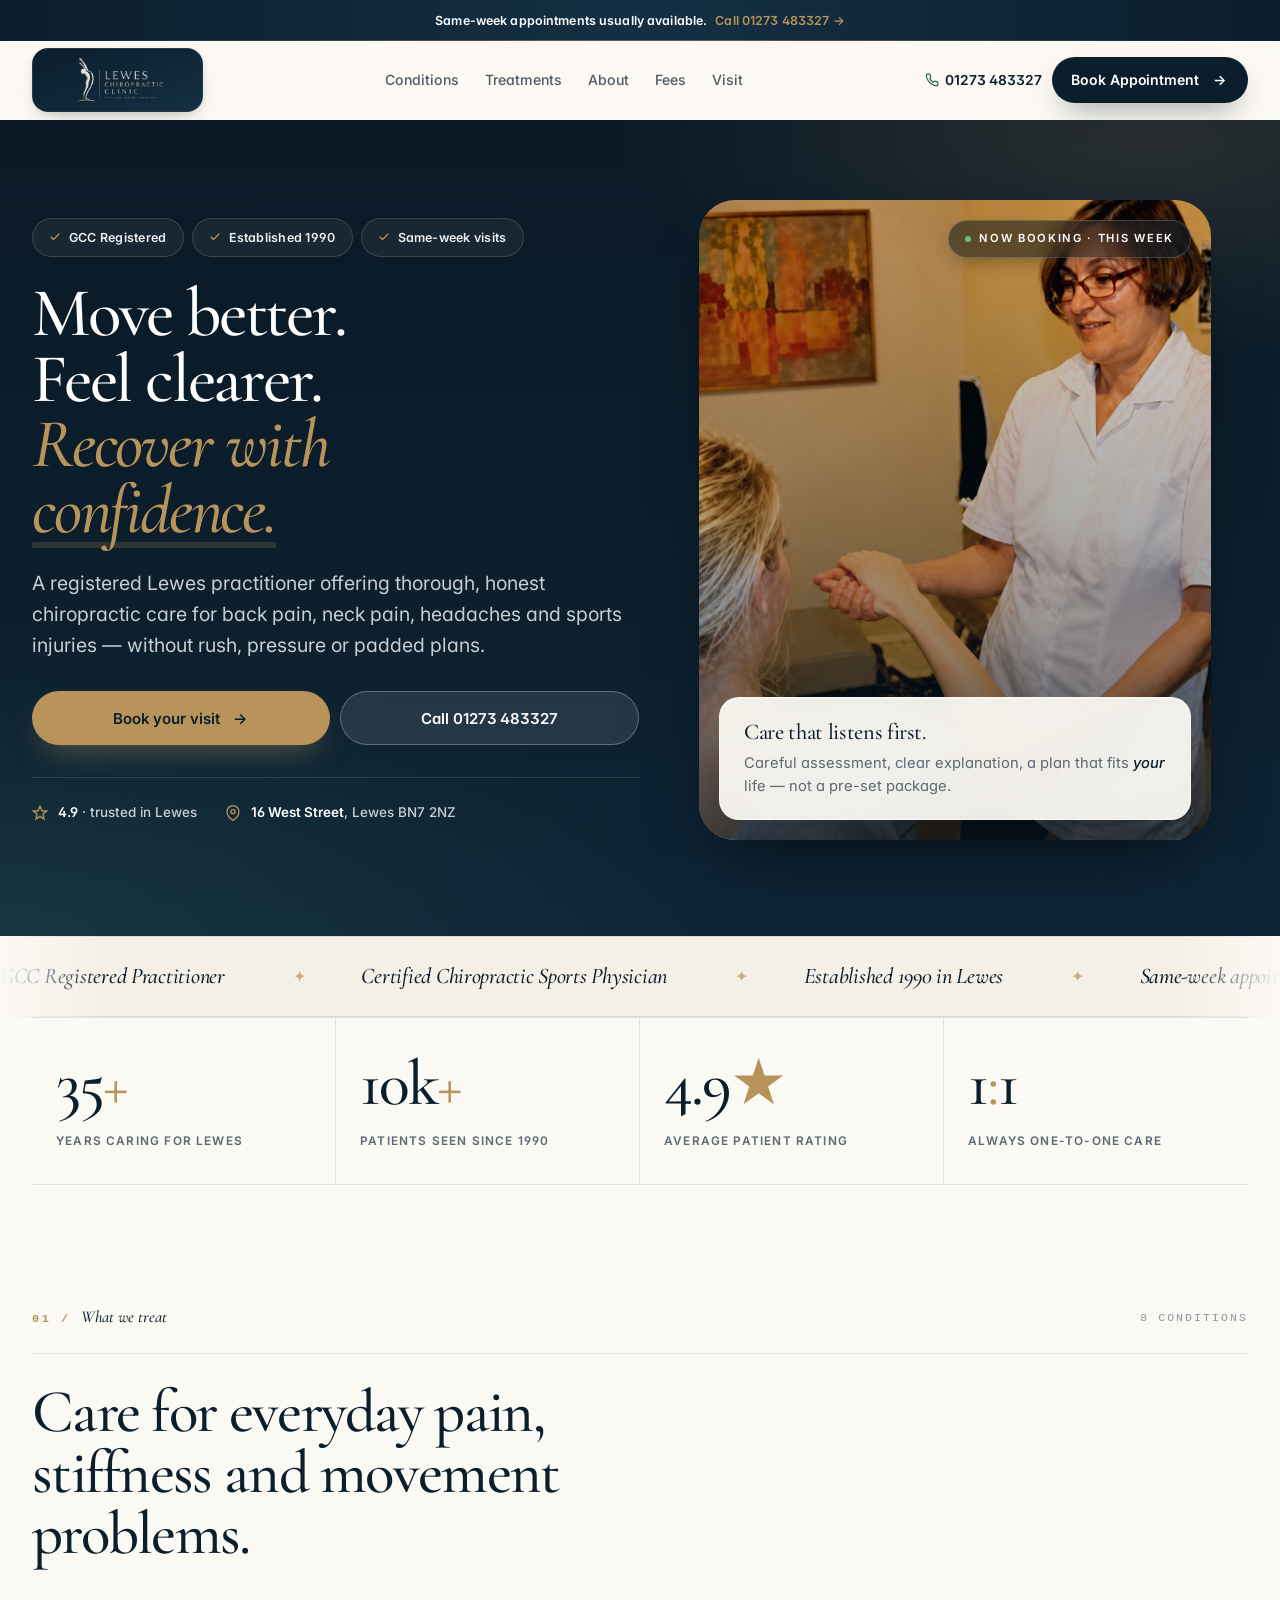
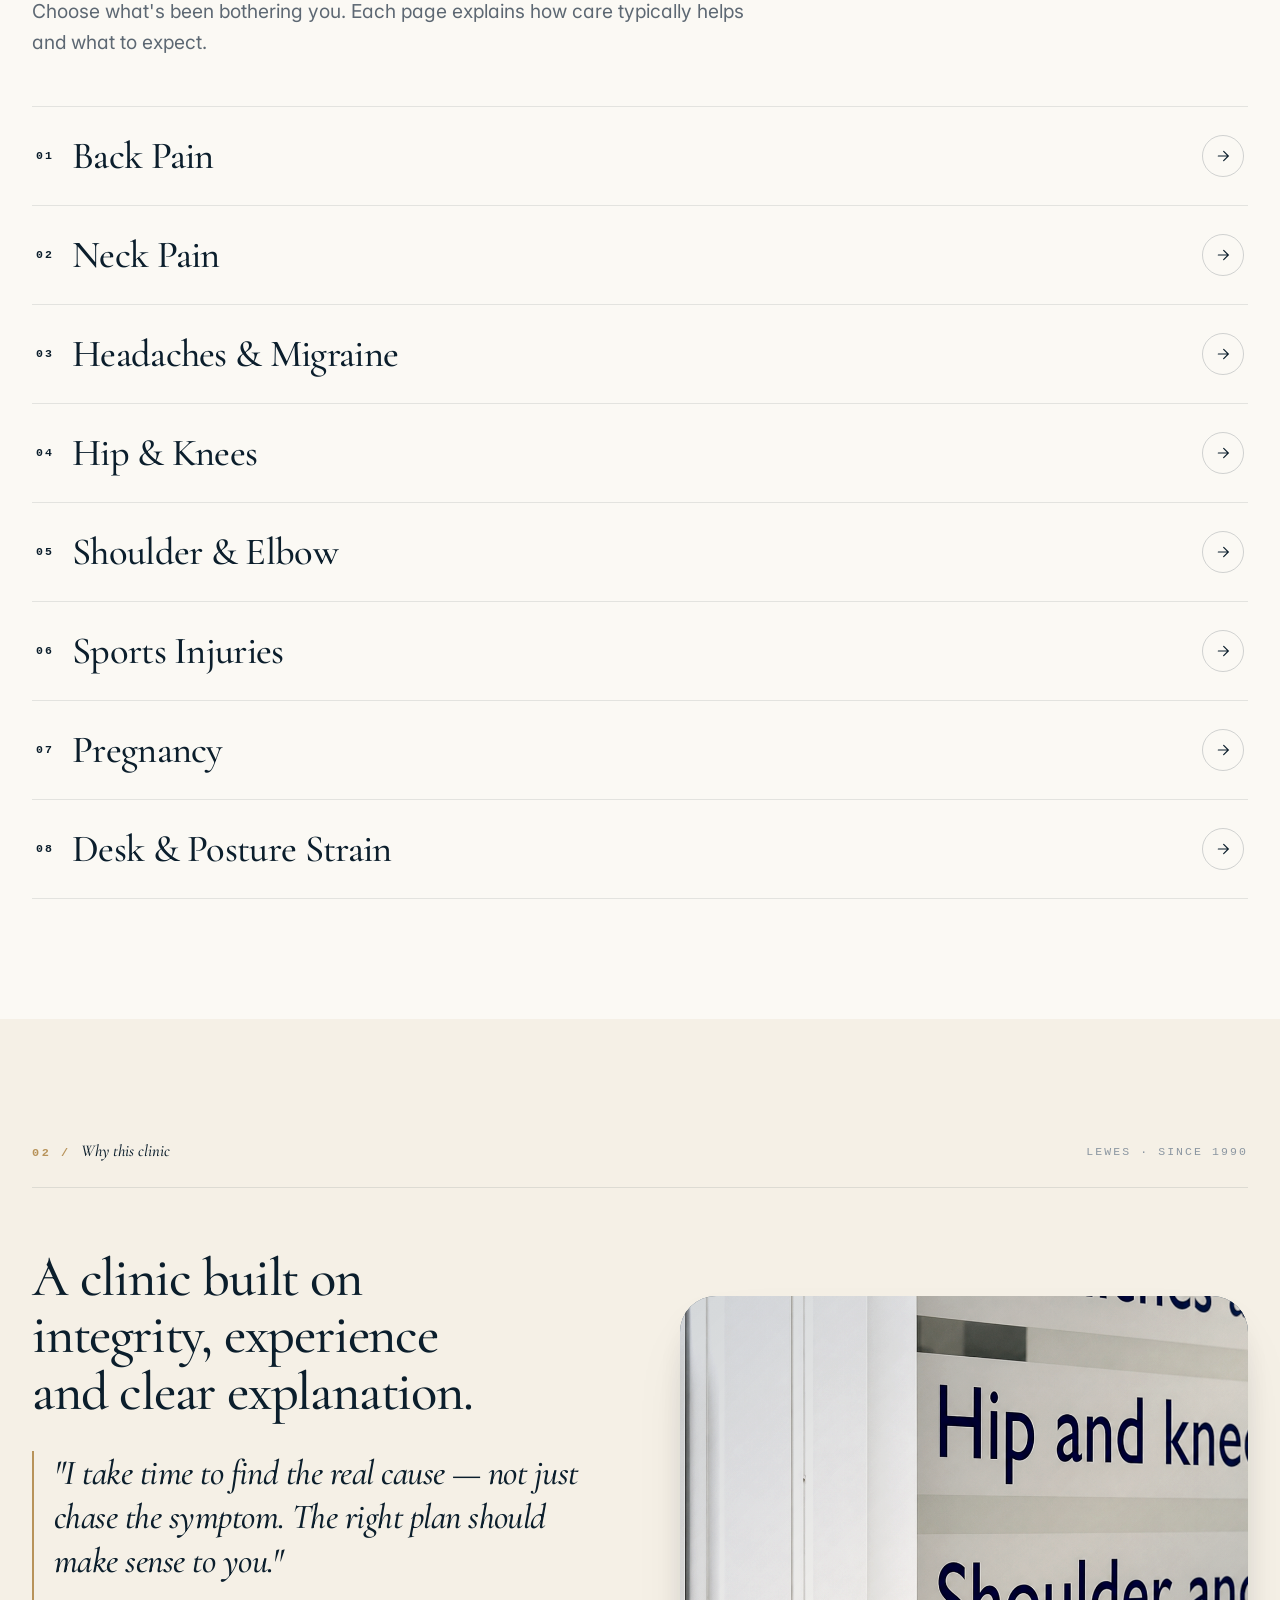
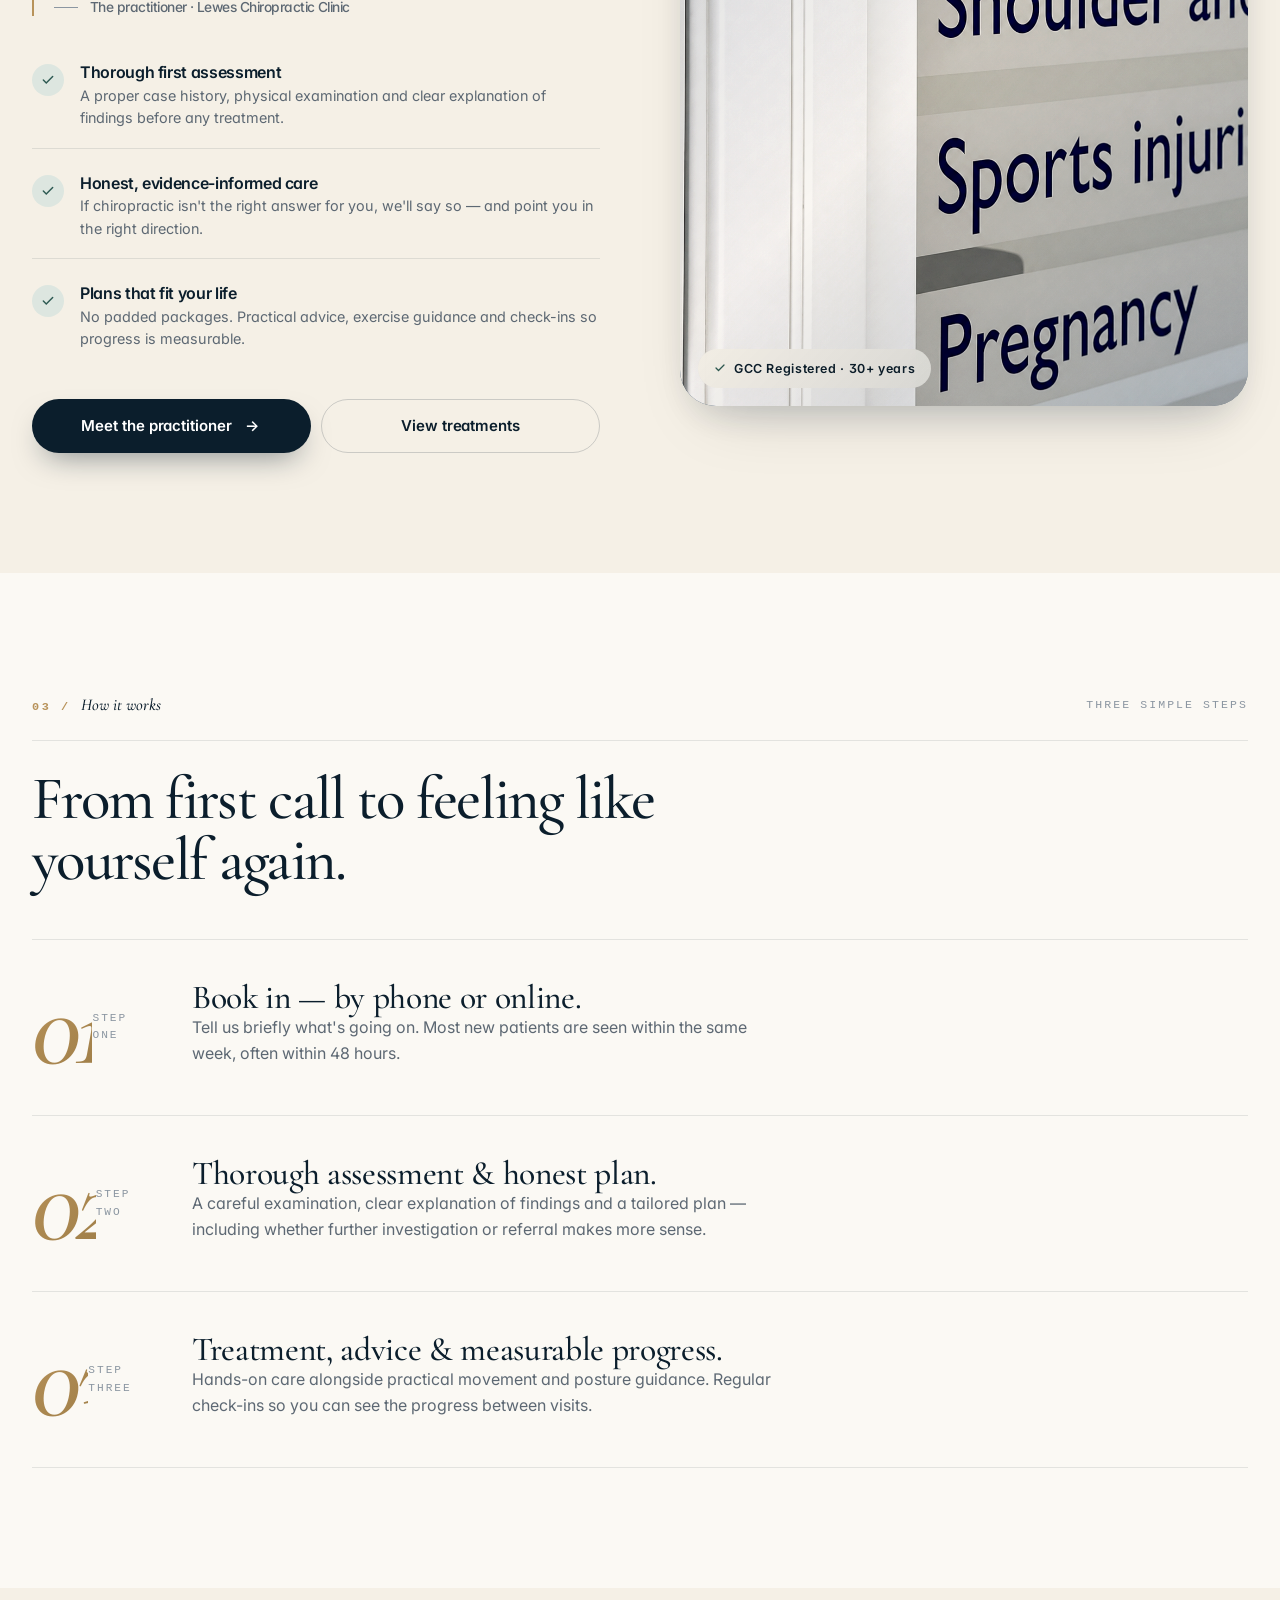
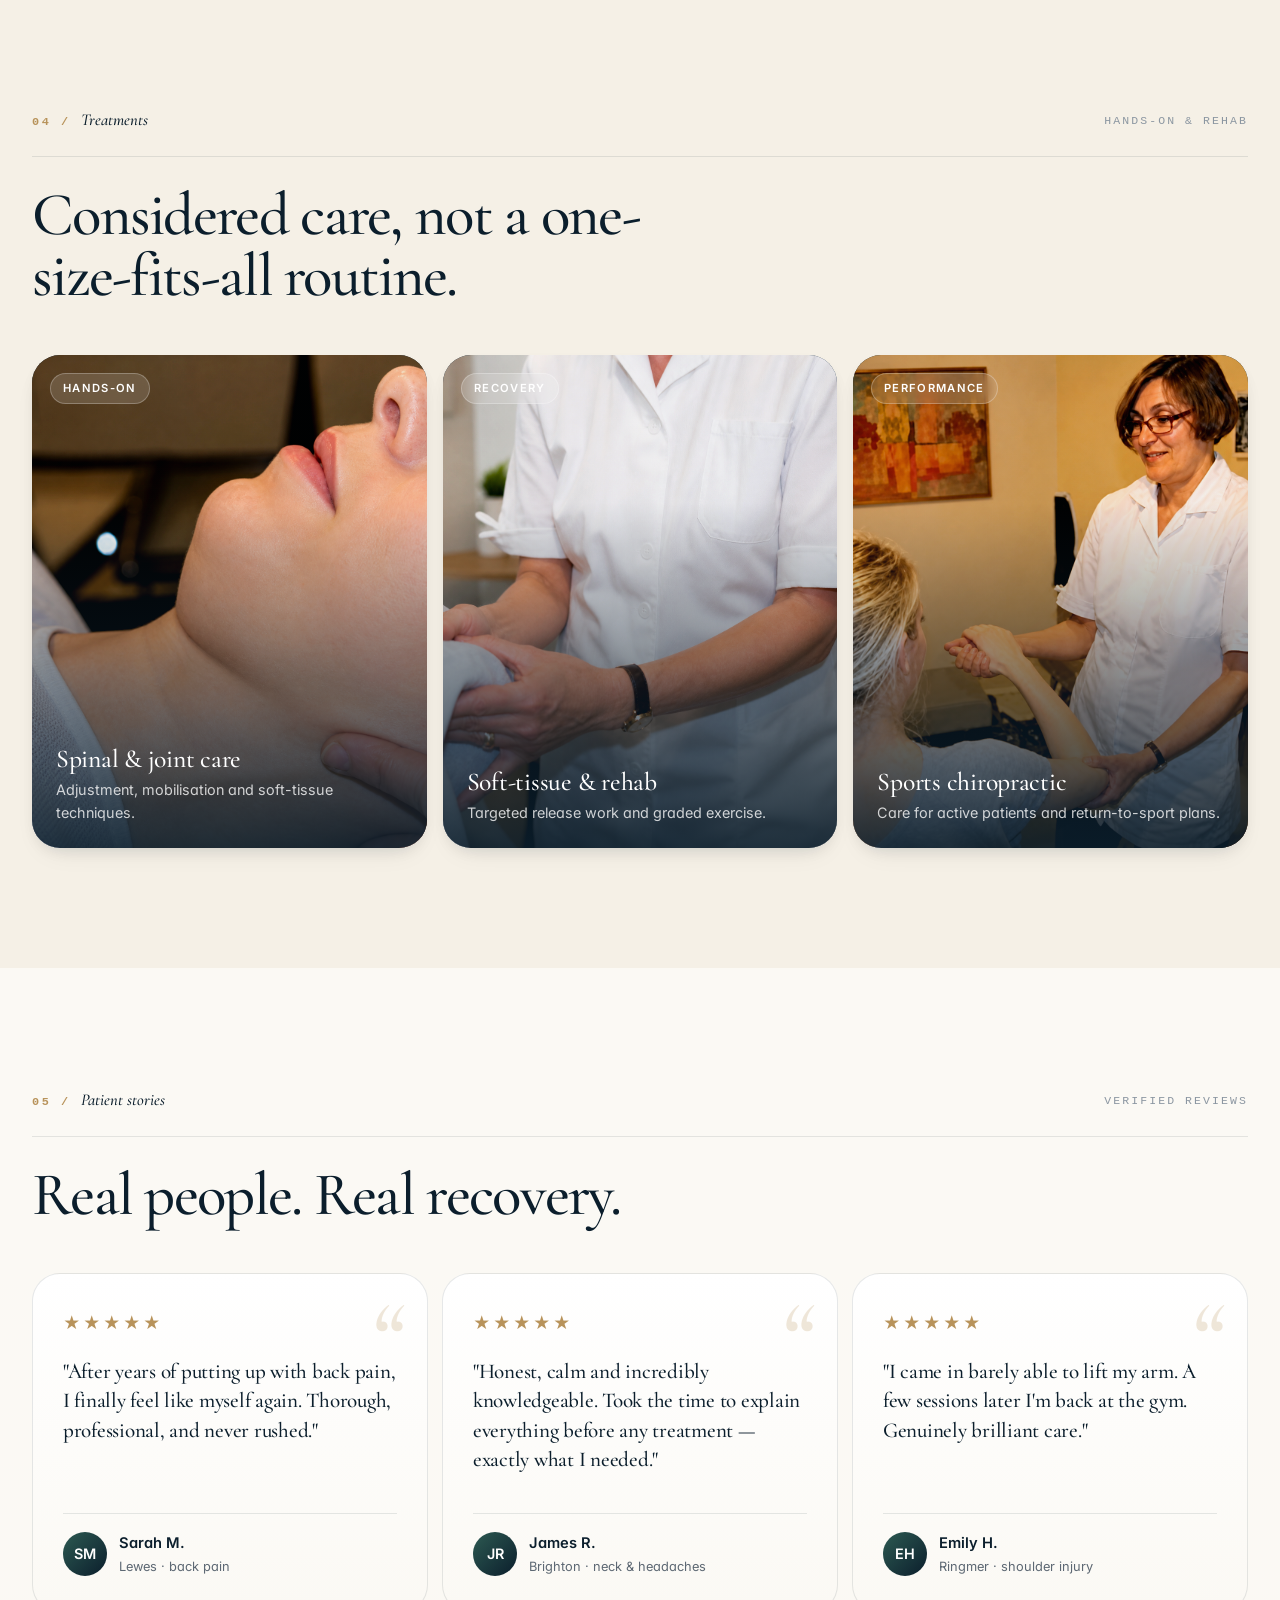
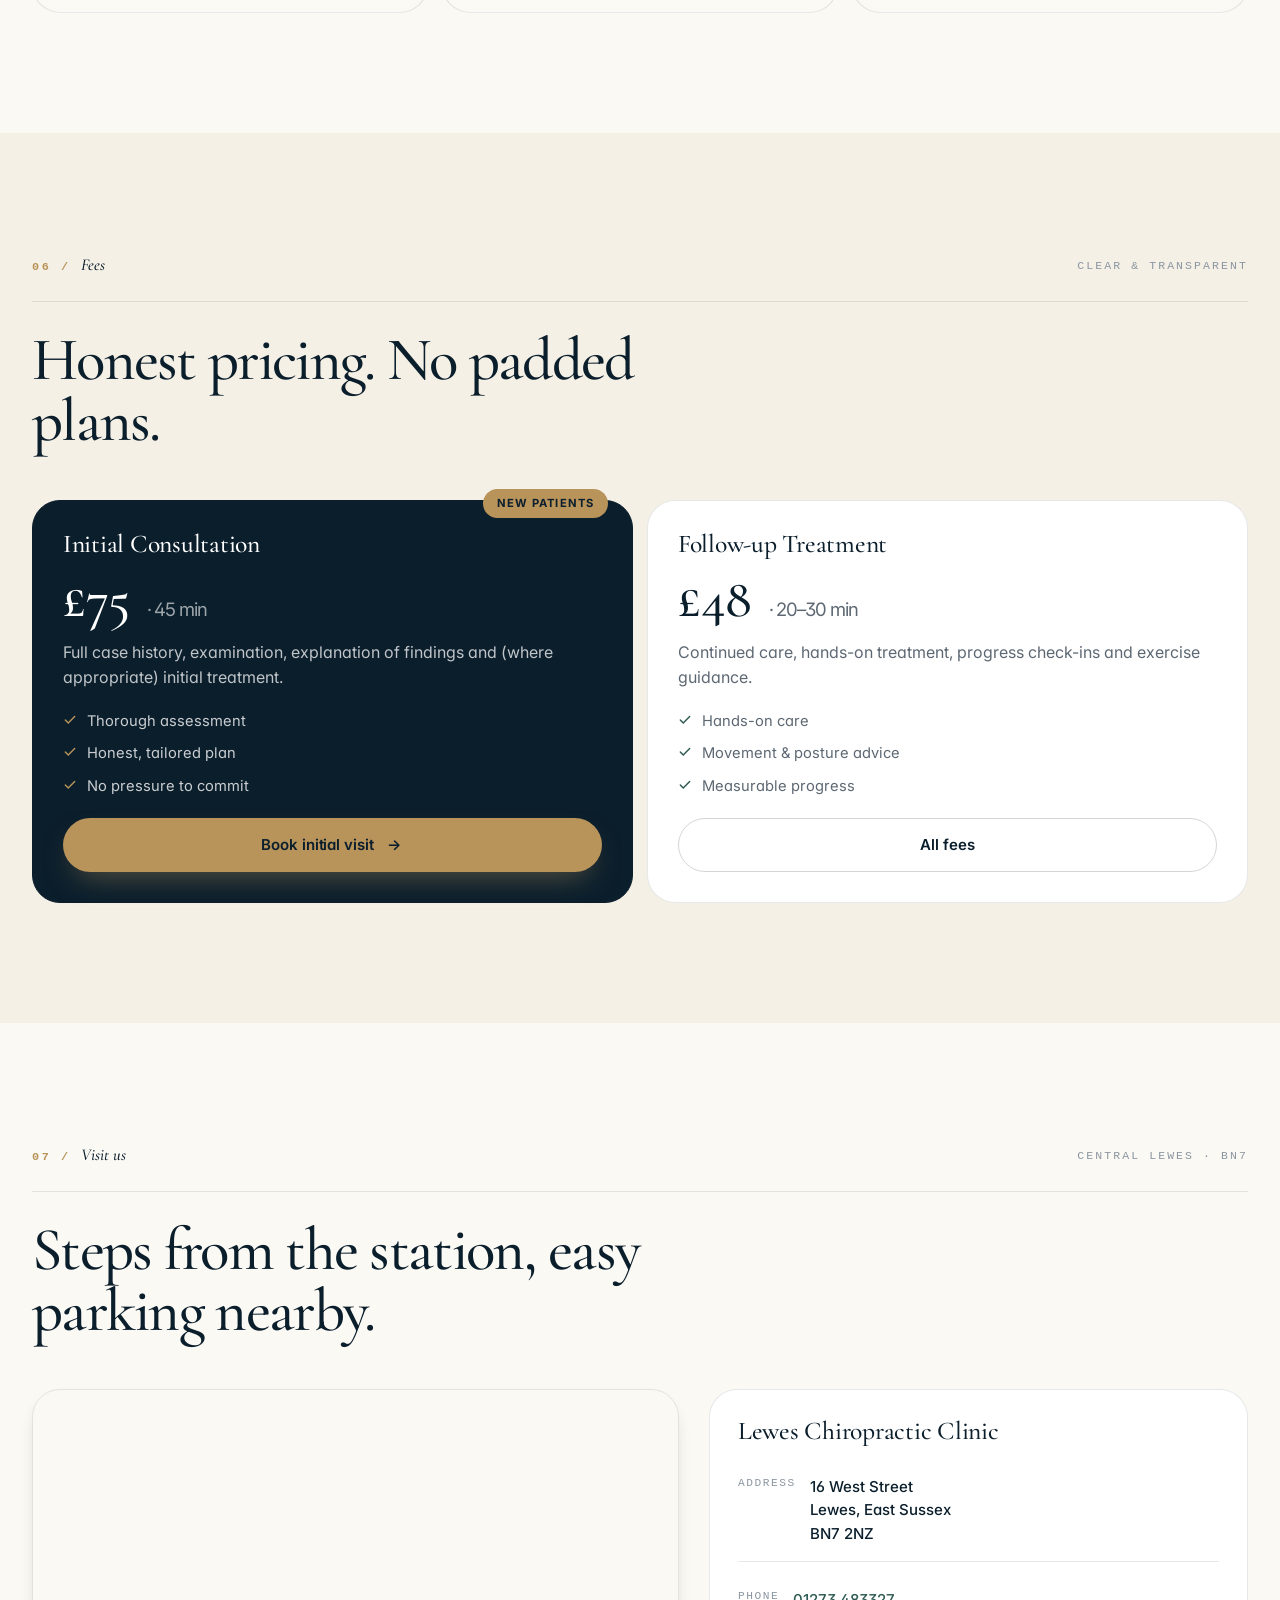
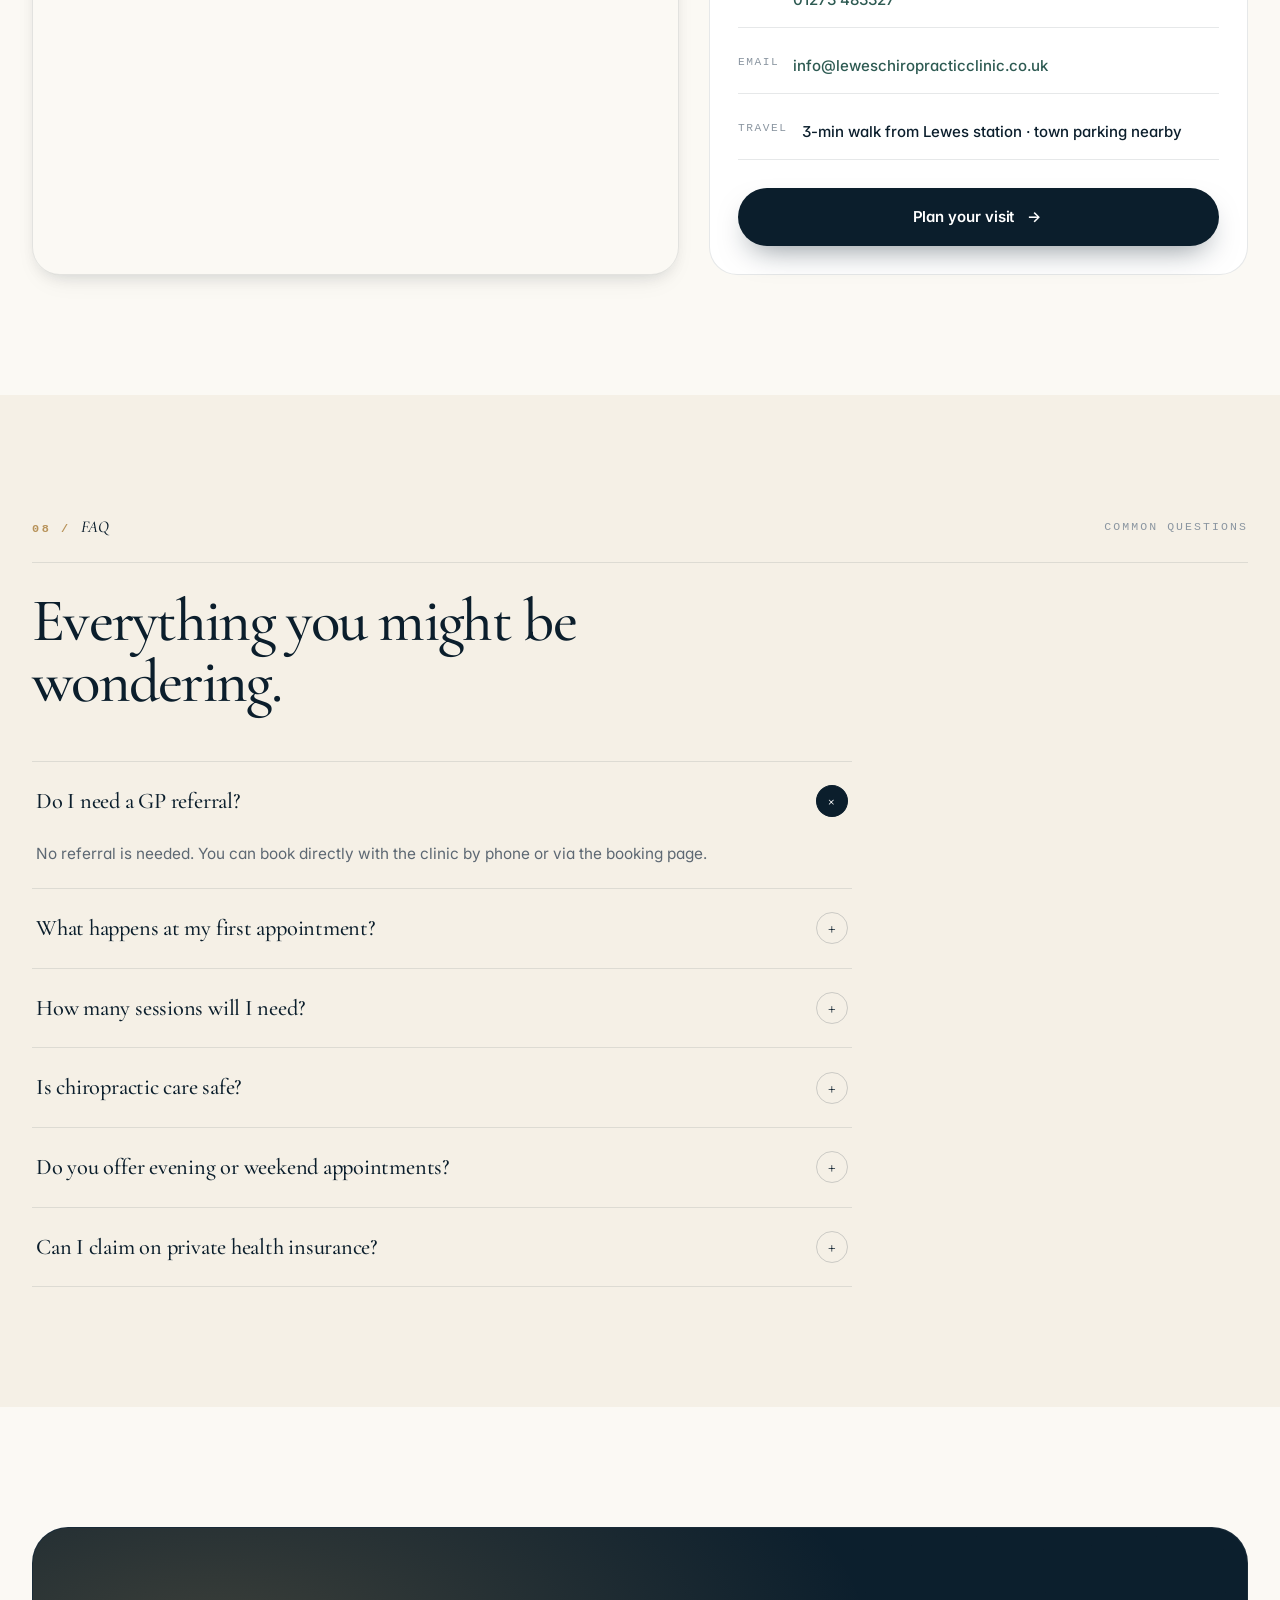
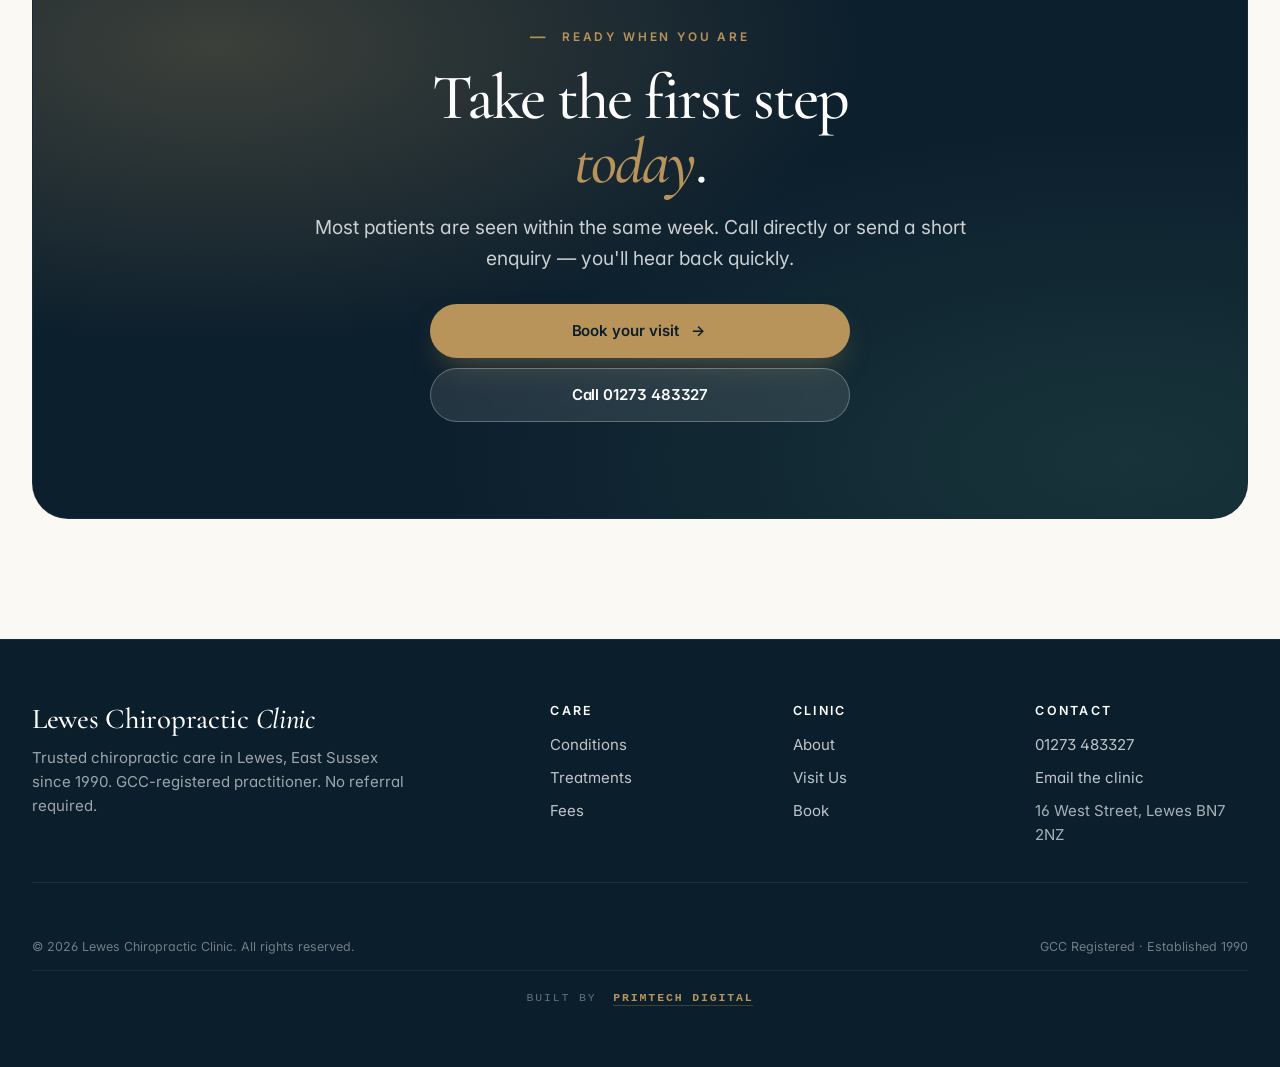
==== commit e29c0b94: "image upgrade" ====
--- a/index.html
+++ b/index.html
@@ -267,7 +267,7 @@
         </div>
       </div>
       <div class="feature-img reveal">
-        <img src="assets/clinic-entrance.jpg" alt="Lewes Chiropractic Clinic — entrance on West Street">
+        <img src="assets/clinic-entrance.png" alt="Lewes Chiropractic Clinic — entrance on West Street">
         <span class="feature-img-tag">
           <svg width="12" height="12" viewBox="0 0 24 24" fill="none" stroke="currentColor" stroke-width="2.5" stroke-linecap="round"><path d="M20 6L9 17l-5-5"/></svg>
           GCC Registered · 30+ years
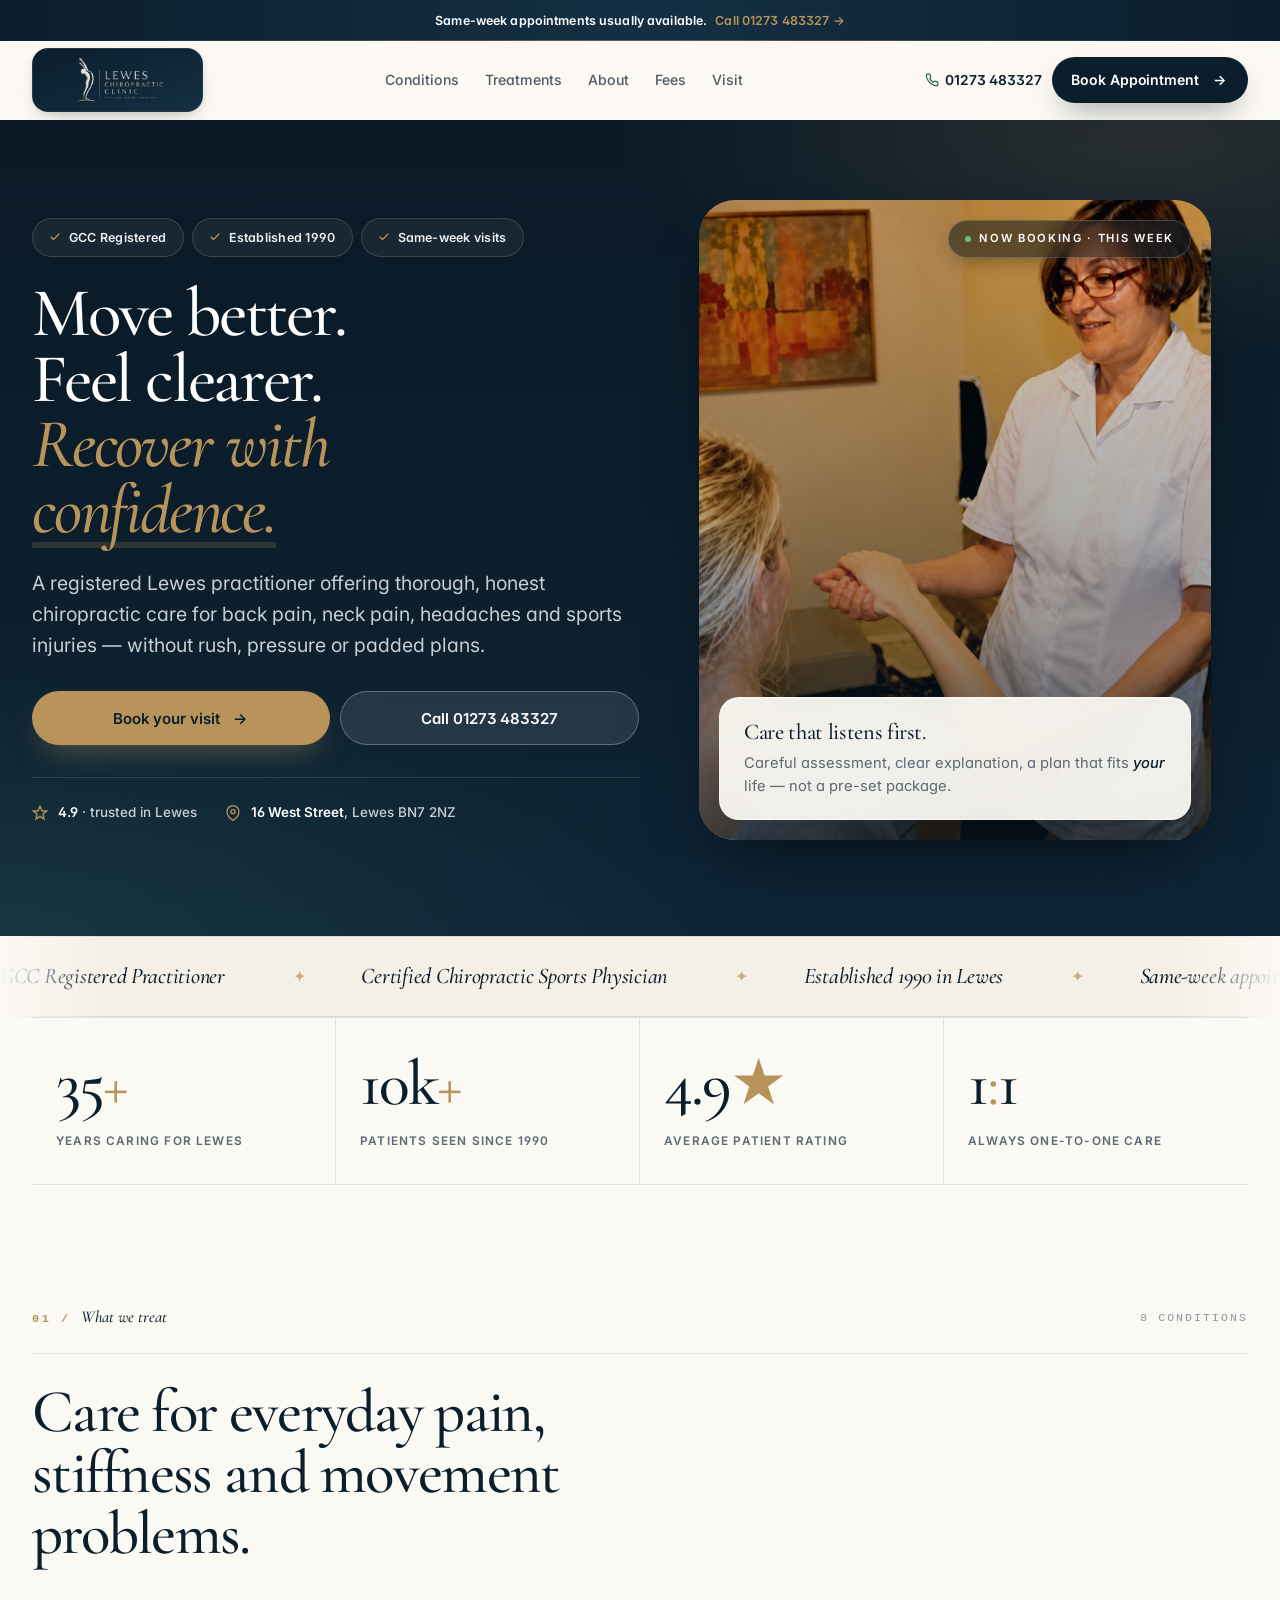
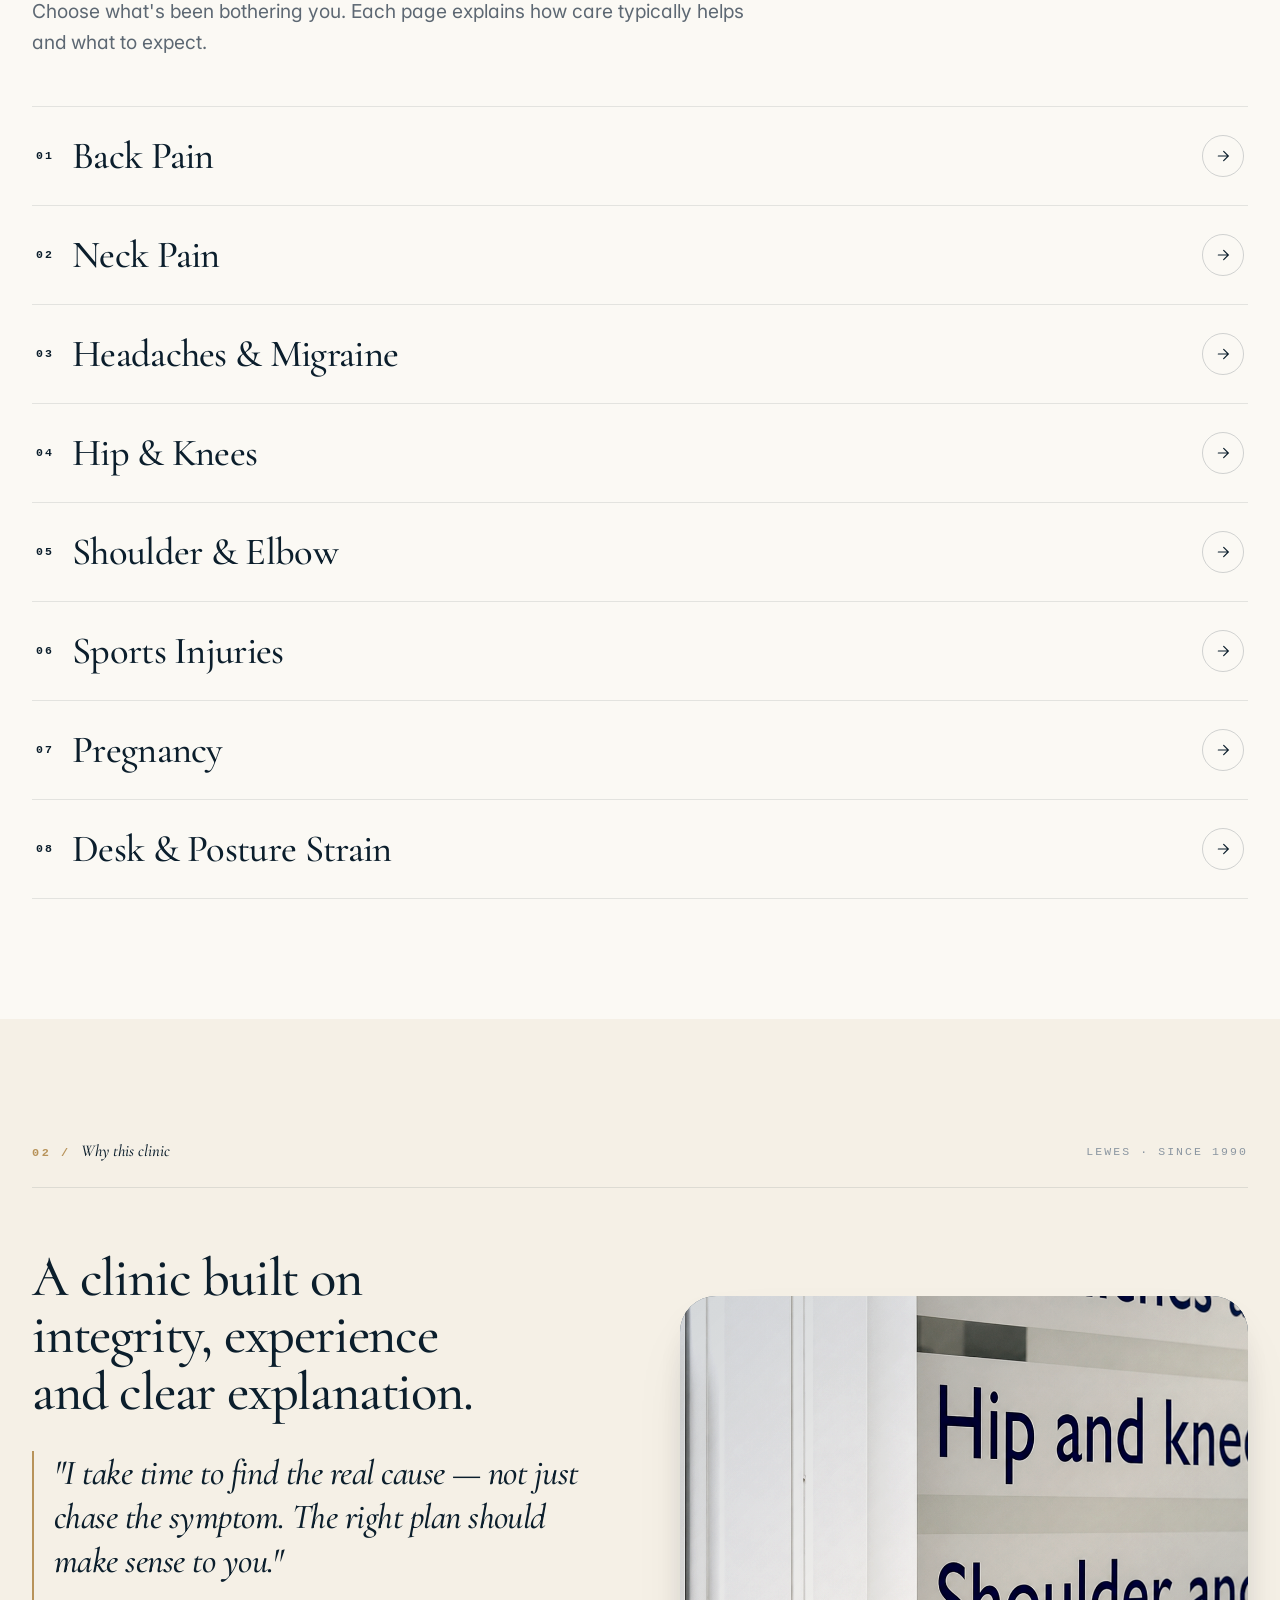
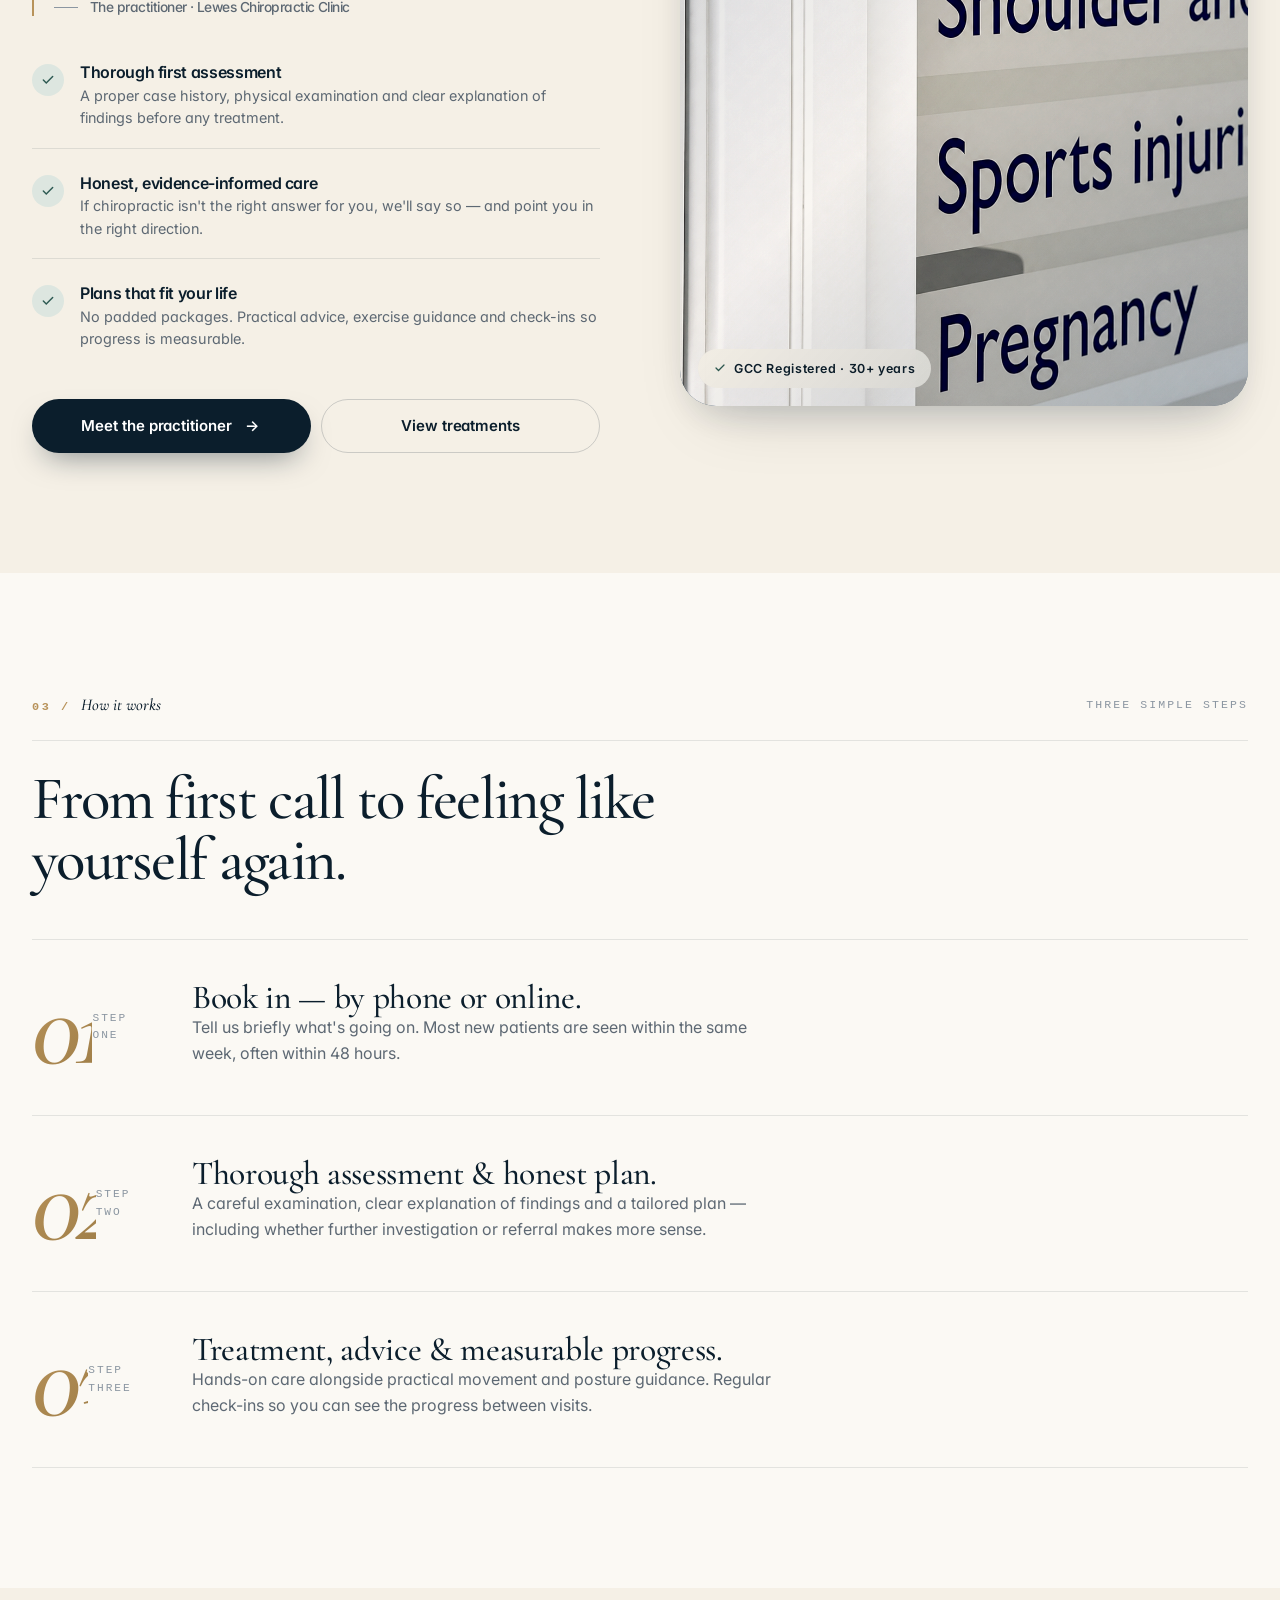
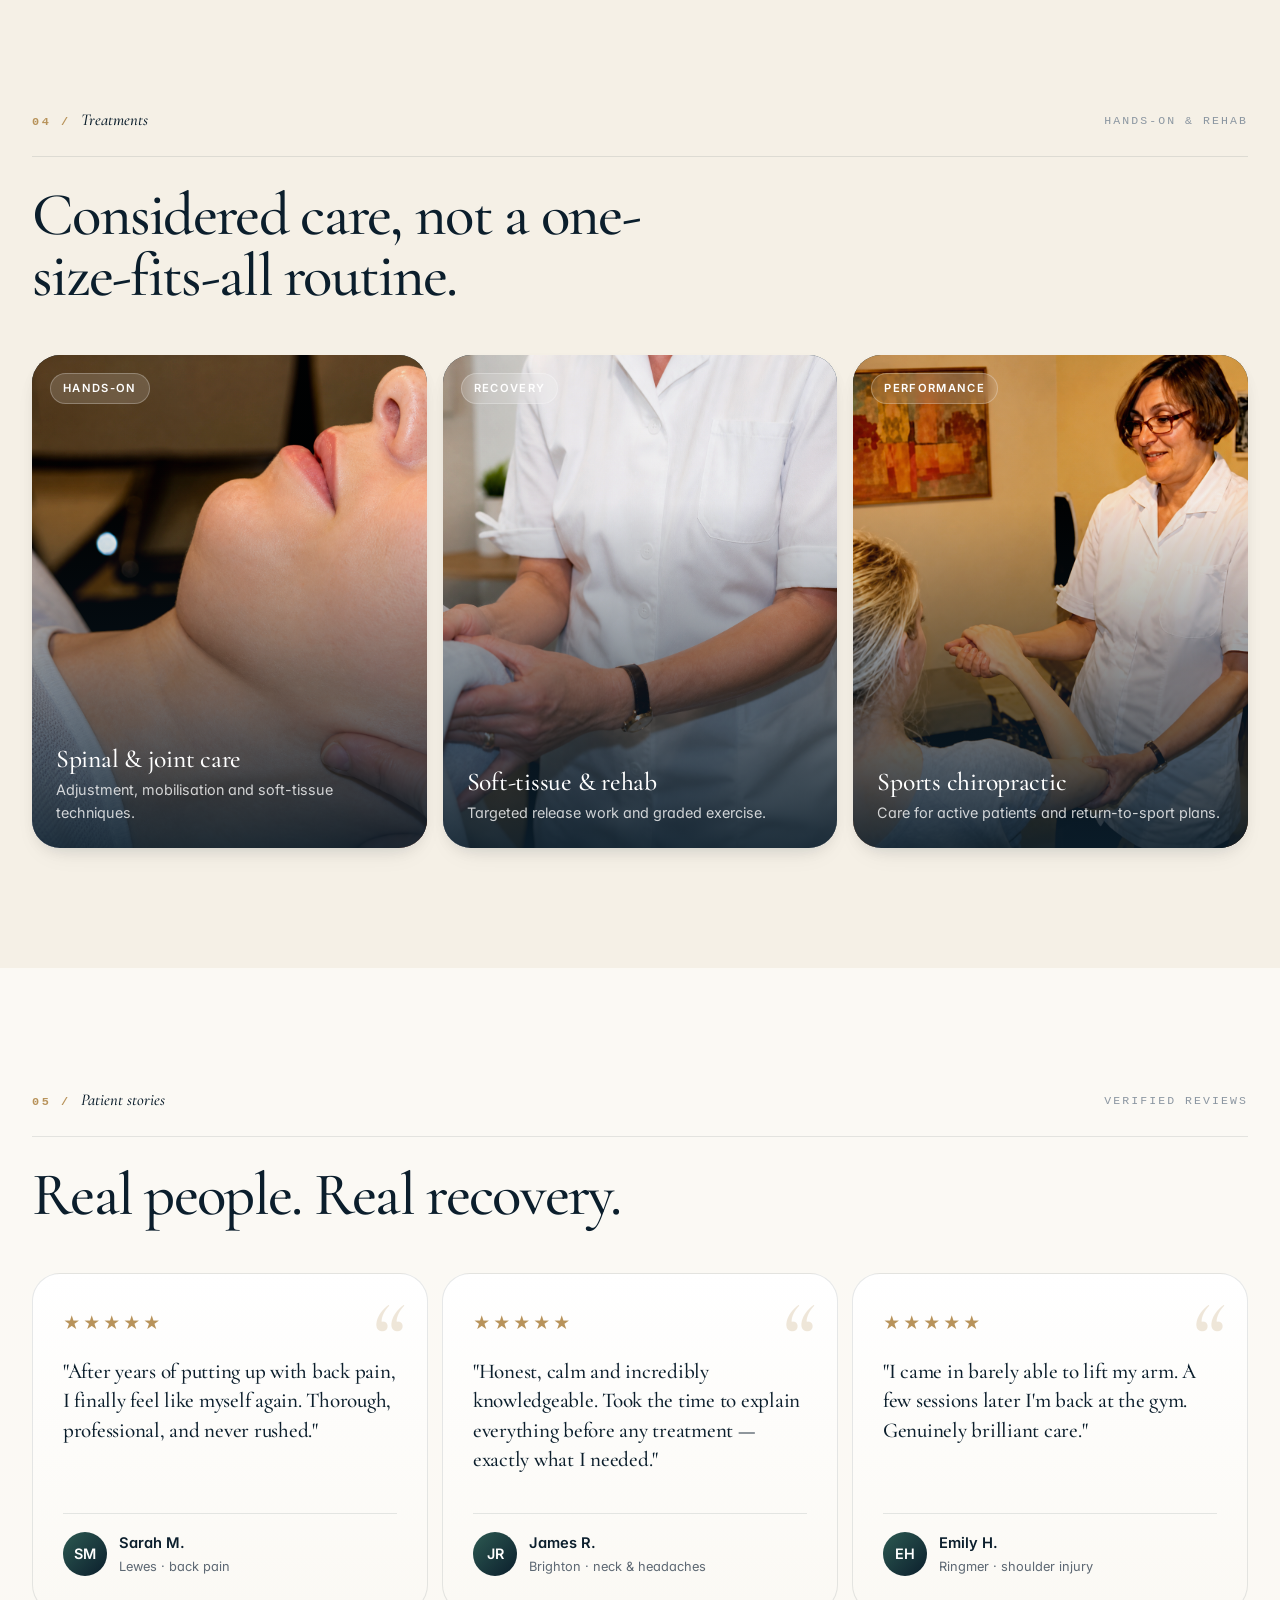
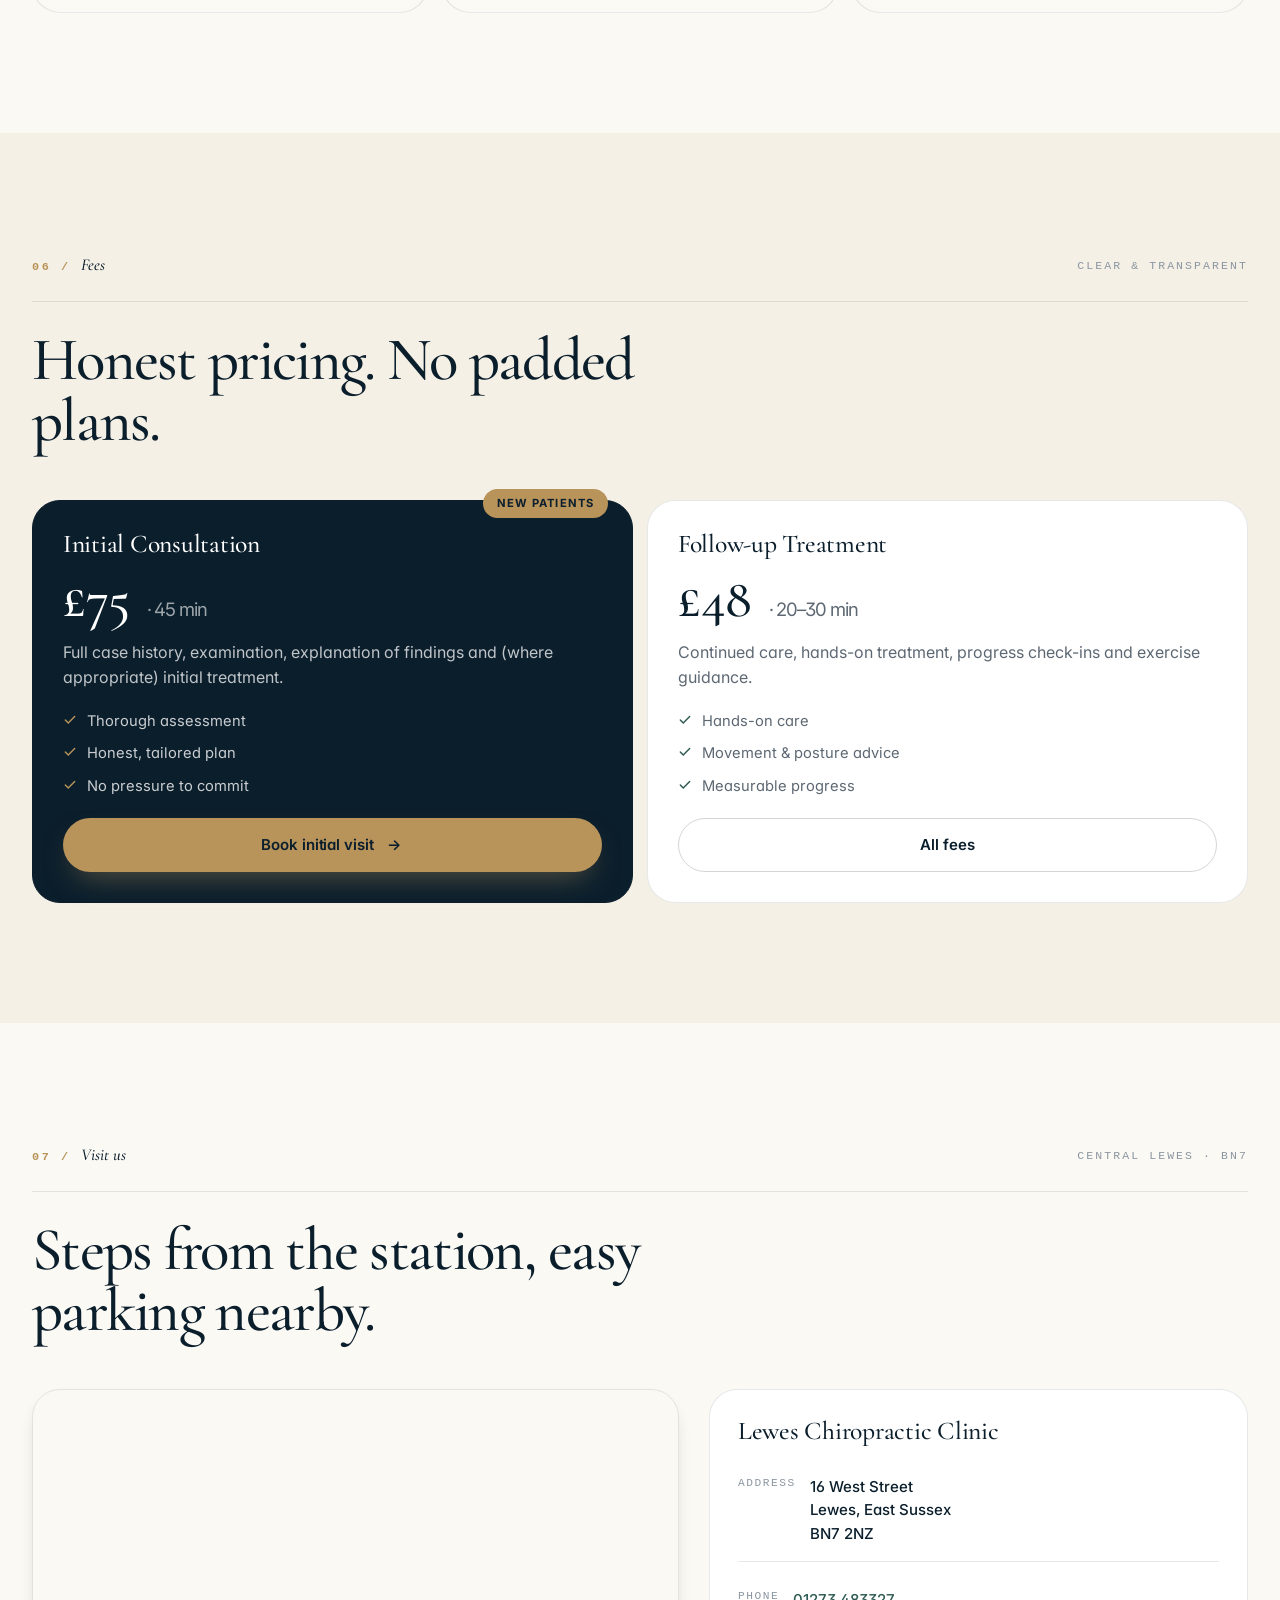
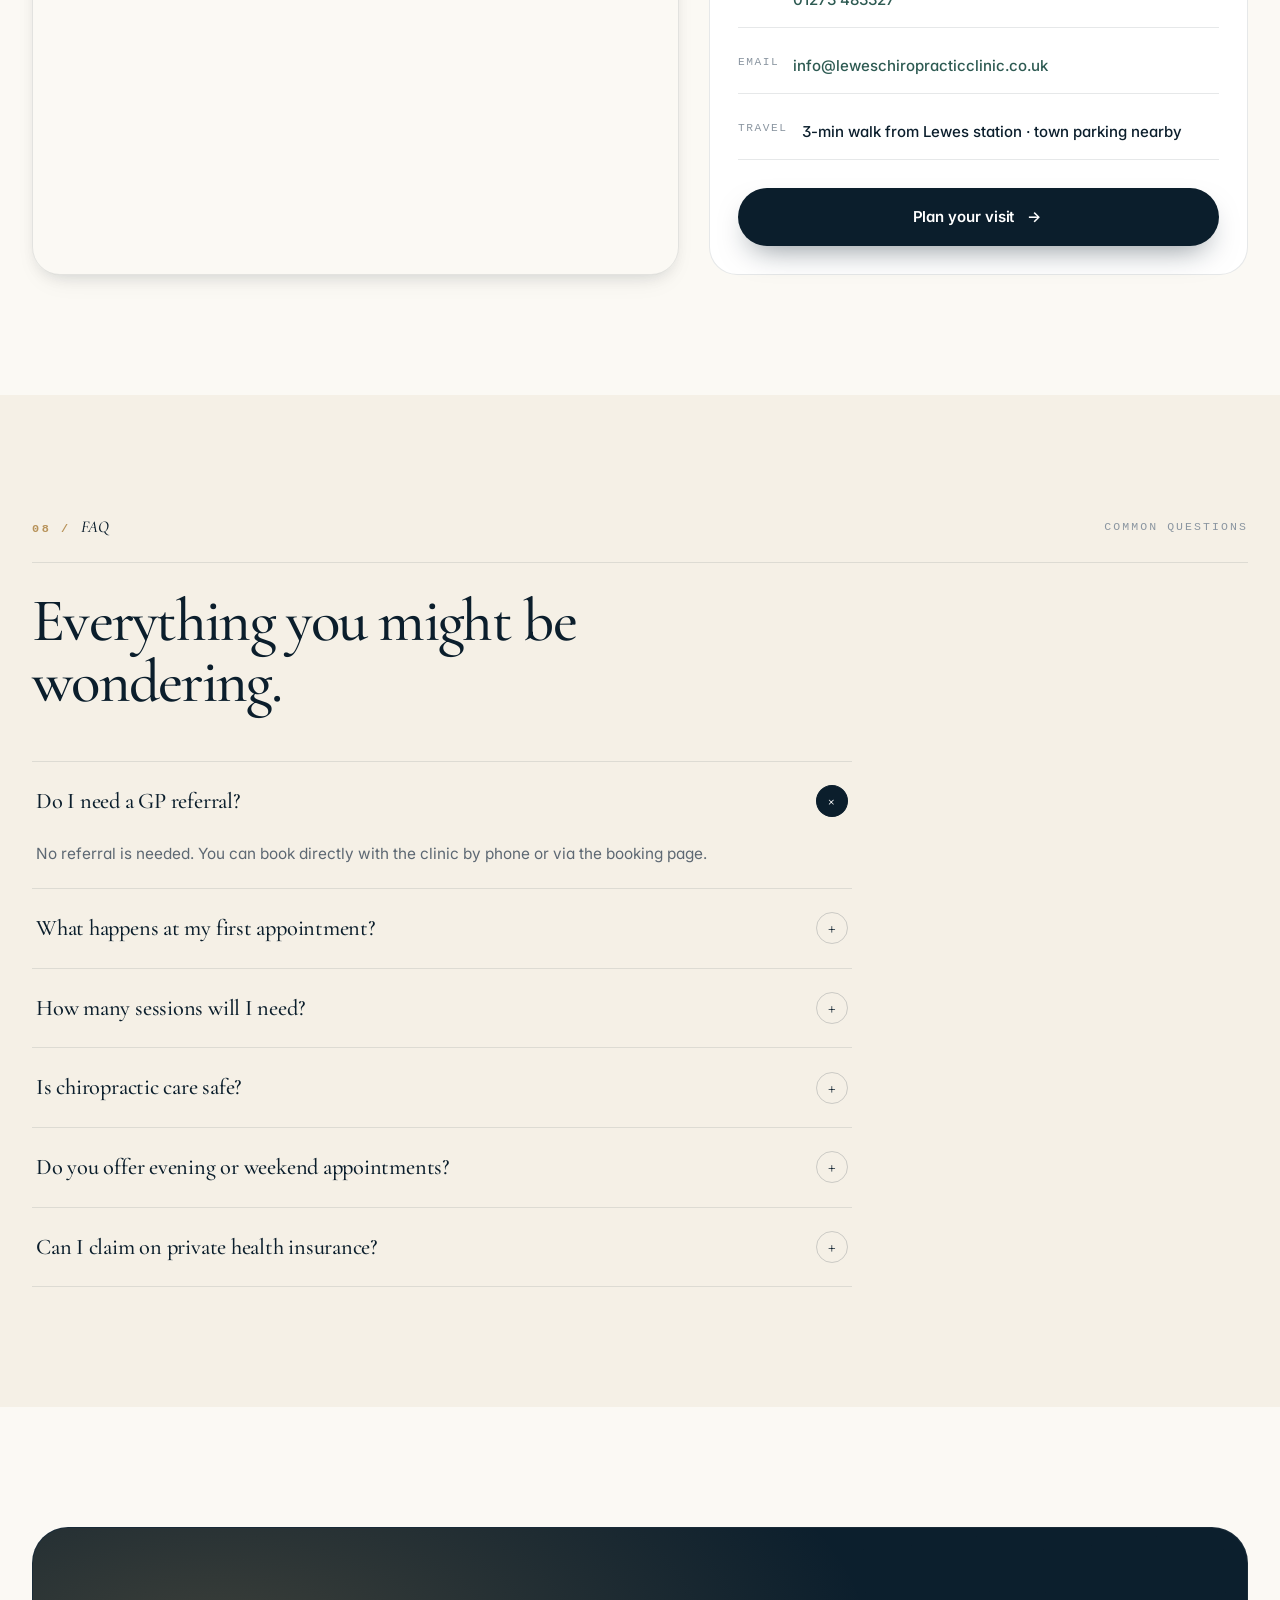
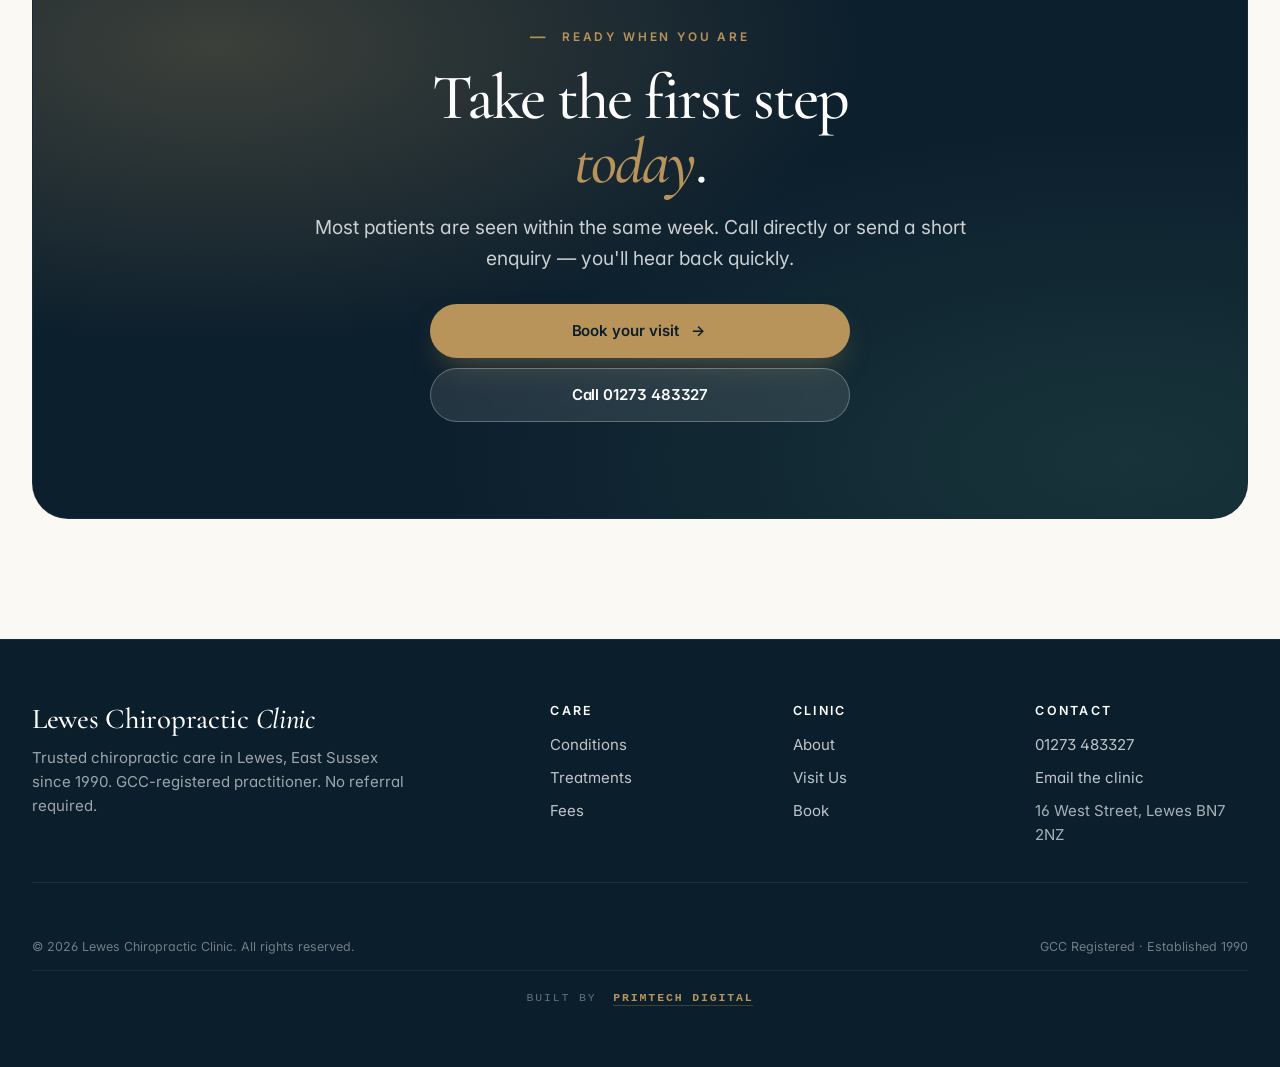
==== commit 0ba63759: "Inject SEO metadata, OG tags, and structured data into all pages - Add canonical URLs, keywords, and" ====
--- a/index.html
+++ b/index.html
@@ -7,12 +7,85 @@
 <link rel="icon" type="image/png" sizes="32x32" href="assets/favicon-32.png">
 <link rel="icon" type="image/png" sizes="512x512" href="assets/favicon.png">
 <link rel="apple-touch-icon" sizes="180x180" href="assets/favicon-180.png">
-<title>Lewes Chiropractic Clinic — Move better. Feel clearer.</title>
-<meta name="description" content="Trusted chiropractic care in Lewes, East Sussex since 1990. GCC-registered practitioner. Same-week appointments for back pain, neck pain, headaches and sports injuries.">
+<title>Chiropractor in Lewes — Lewes Chiropractic Clinic </title>
+<meta name="description" content=" Back, Neck & Sports Injury Care Since 1990">
+<!-- SEO:START -->
+<link rel="canonical" href="https://reachedbyte.github.io/lewes-chiropractic-clinic/">
+<meta name="keywords" content="Trusted chiropractor in Lewes, East Sussex since 1990. Expert care for back pain, neck pain, headaches and sports injuries. GCC-registered. Same-week appointments at 16 West Street, Lewes BN7 2NZ. Call 01273 483327.|chiropractor lewes, chiropractic clinic lewes, back pain lewes, neck pain lewes, sports chiropractor lewes, chiropractor east sussex, helle henriksen chiropractor">
+<meta name="author" content="Lewes Chiropractic Clinic">
+<meta name="robots" content="index, follow, max-image-preview:large, max-snippet:-1">
+<meta name="geo.region" content="GB-ESX">
+<meta name="geo.placename" content="Lewes">
+<meta name="geo.position" content="50.873;0.010">
+<meta name="ICBM" content="50.873, 0.010">
+<meta property="og:type" content="website">
+<meta property="og:site_name" content="Lewes Chiropractic Clinic">
+<meta property="og:locale" content="en_GB">
+<meta property="og:url" content="https://reachedbyte.github.io/lewes-chiropractic-clinic/">
+<meta property="og:title" content="Chiropractor in Lewes — Lewes Chiropractic Clinic ">
+<meta property="og:description" content=" Back, Neck & Sports Injury Care Since 1990">
+<meta property="og:image" content="https://reachedbyte.github.io/lewes-chiropractic-clinic/assets/og-image.jpg">
+<meta property="og:image:width" content="1200">
+<meta property="og:image:height" content="630">
+<meta property="og:image:alt" content="Lewes Chiropractic Clinic — established 1990">
+<meta name="twitter:card" content="summary_large_image">
+<meta name="twitter:title" content="Chiropractor in Lewes — Lewes Chiropractic Clinic ">
+<meta name="twitter:description" content=" Back, Neck & Sports Injury Care Since 1990">
+<meta name="twitter:image" content="https://reachedbyte.github.io/lewes-chiropractic-clinic/assets/og-image.jpg">
+<meta name="format-detection" content="telephone=yes">
+<!-- SEO:END -->
 <link rel="preconnect" href="https://fonts.googleapis.com">
 <link rel="preconnect" href="https://fonts.gstatic.com" crossorigin>
 <link href="https://fonts.googleapis.com/css2?family=Cormorant+Garamond:ital,wght@0,500;0,600;0,700;1,500;1,600&family=Inter:wght@400;500;600;700&display=swap" rel="stylesheet">
 <link rel="stylesheet" href="assets/styles.css?v=7">
+<!-- LD:START -->
+<script type="application/ld+json">
+{
+  "@context":"https://schema.org",
+  "@type":["LocalBusiness","MedicalBusiness"],
+  "@id":"https://reachedbyte.github.io/lewes-chiropractic-clinic/#clinic",
+  "name":"Lewes Chiropractic Clinic",
+  "alternateName":"Lewes Chiropractic",
+  "url":"https://reachedbyte.github.io/lewes-chiropractic-clinic/",
+  "logo":"https://reachedbyte.github.io/lewes-chiropractic-clinic/assets/favicon.png",
+  "image":"https://reachedbyte.github.io/lewes-chiropractic-clinic/assets/og-image.jpg",
+  "telephone":"+44-1273-483327",
+  "email":"info@leweschiropracticclinic.co.uk",
+  "priceRange":"££",
+  "foundingDate":"1990",
+  "address":{"@type":"PostalAddress","streetAddress":"16 West Street","addressLocality":"Lewes","addressRegion":"East Sussex","postalCode":"BN7 2NZ","addressCountry":"GB"},
+  "geo":{"@type":"GeoCoordinates","latitude":50.873,"longitude":0.010},
+  "openingHoursSpecification":[{"@type":"OpeningHoursSpecification","dayOfWeek":["Monday","Tuesday","Wednesday","Thursday","Friday"],"opens":"08:00","closes":"18:00"},{"@type":"OpeningHoursSpecification","dayOfWeek":"Saturday","opens":"09:00","closes":"13:00"}],
+  "areaServed":[{"@type":"City","name":"Lewes"},{"@type":"City","name":"Brighton"},{"@type":"City","name":"Eastbourne"},{"@type":"City","name":"Hastings"},{"@type":"City","name":"Ringmer"},{"@type":"AdministrativeArea","name":"East Sussex"},{"@type":"Country","name":"United Kingdom"}],
+  "medicalSpecialty":"Chiropractic",
+  "availableService":[
+    {"@type":"MedicalProcedure","name":"Back Pain Treatment","url":"https://reachedbyte.github.io/lewes-chiropractic-clinic/back-pain.html"},
+    {"@type":"MedicalProcedure","name":"Neck Pain Treatment","url":"https://reachedbyte.github.io/lewes-chiropractic-clinic/neck-pain.html"},
+    {"@type":"MedicalProcedure","name":"Headache & Migraine Care","url":"https://reachedbyte.github.io/lewes-chiropractic-clinic/headaches-migraine.html"},
+    {"@type":"MedicalProcedure","name":"Hip & Knee Care","url":"https://reachedbyte.github.io/lewes-chiropractic-clinic/hip-knees.html"},
+    {"@type":"MedicalProcedure","name":"Shoulder & Elbow Care","url":"https://reachedbyte.github.io/lewes-chiropractic-clinic/shoulder-elbow.html"},
+    {"@type":"MedicalProcedure","name":"Sports Injury Chiropractic","url":"https://reachedbyte.github.io/lewes-chiropractic-clinic/sports-injuries.html"},
+    {"@type":"MedicalProcedure","name":"Pregnancy Chiropractic","url":"https://reachedbyte.github.io/lewes-chiropractic-clinic/pregnancy.html"},
+    {"@type":"MedicalProcedure","name":"Posture & Desk Strain Care","url":"https://reachedbyte.github.io/lewes-chiropractic-clinic/posture-desk-strain.html"}
+  ],
+  "founder":{"@type":"Person","name":"Helle Henriksen","jobTitle":"Doctor of Chiropractic, Certified Chiropractic Sports Physician","alumniOf":"Anglo-European College of Chiropractic"},
+  "aggregateRating":{"@type":"AggregateRating","ratingValue":"4.9","reviewCount":"42","bestRating":"5","worstRating":"1"},
+  "sameAs":["https://reachedbyte.github.io/lewes-chiropractic-clinic/"]
+}
+</script>
+<script type="application/ld+json">
+{
+  "@context":"https://schema.org",
+  "@type":"WebSite",
+  "@id":"https://reachedbyte.github.io/lewes-chiropractic-clinic/#website",
+  "url":"https://reachedbyte.github.io/lewes-chiropractic-clinic/",
+  "name":"Lewes Chiropractic Clinic",
+  "publisher":{"@id":"https://reachedbyte.github.io/lewes-chiropractic-clinic/#clinic"},
+  "potentialAction":{"@type":"SearchAction","target":"https://reachedbyte.github.io/lewes-chiropractic-clinic/?s={search_term_string}","query-input":"required name=search_term_string"}
+}
+</script>
+<!-- LD:END -->
+
 </head>
 <body>
 
